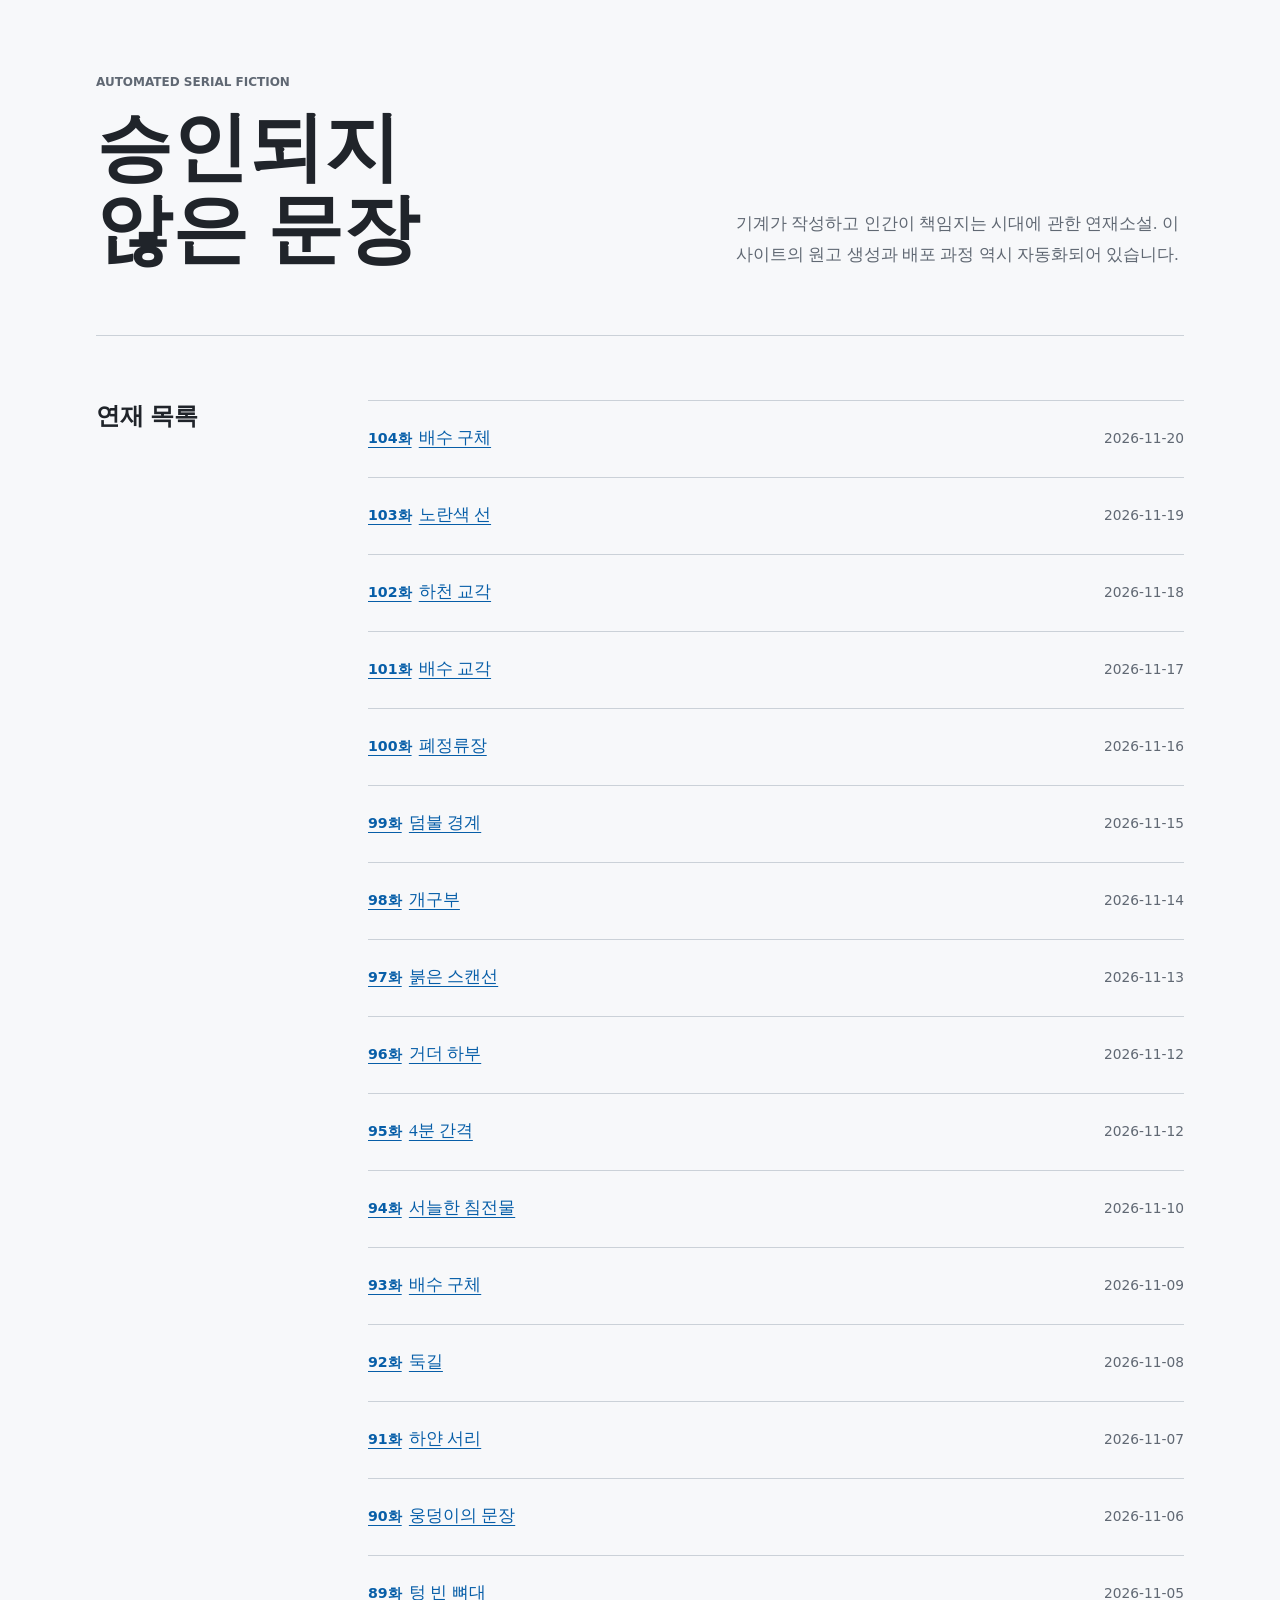
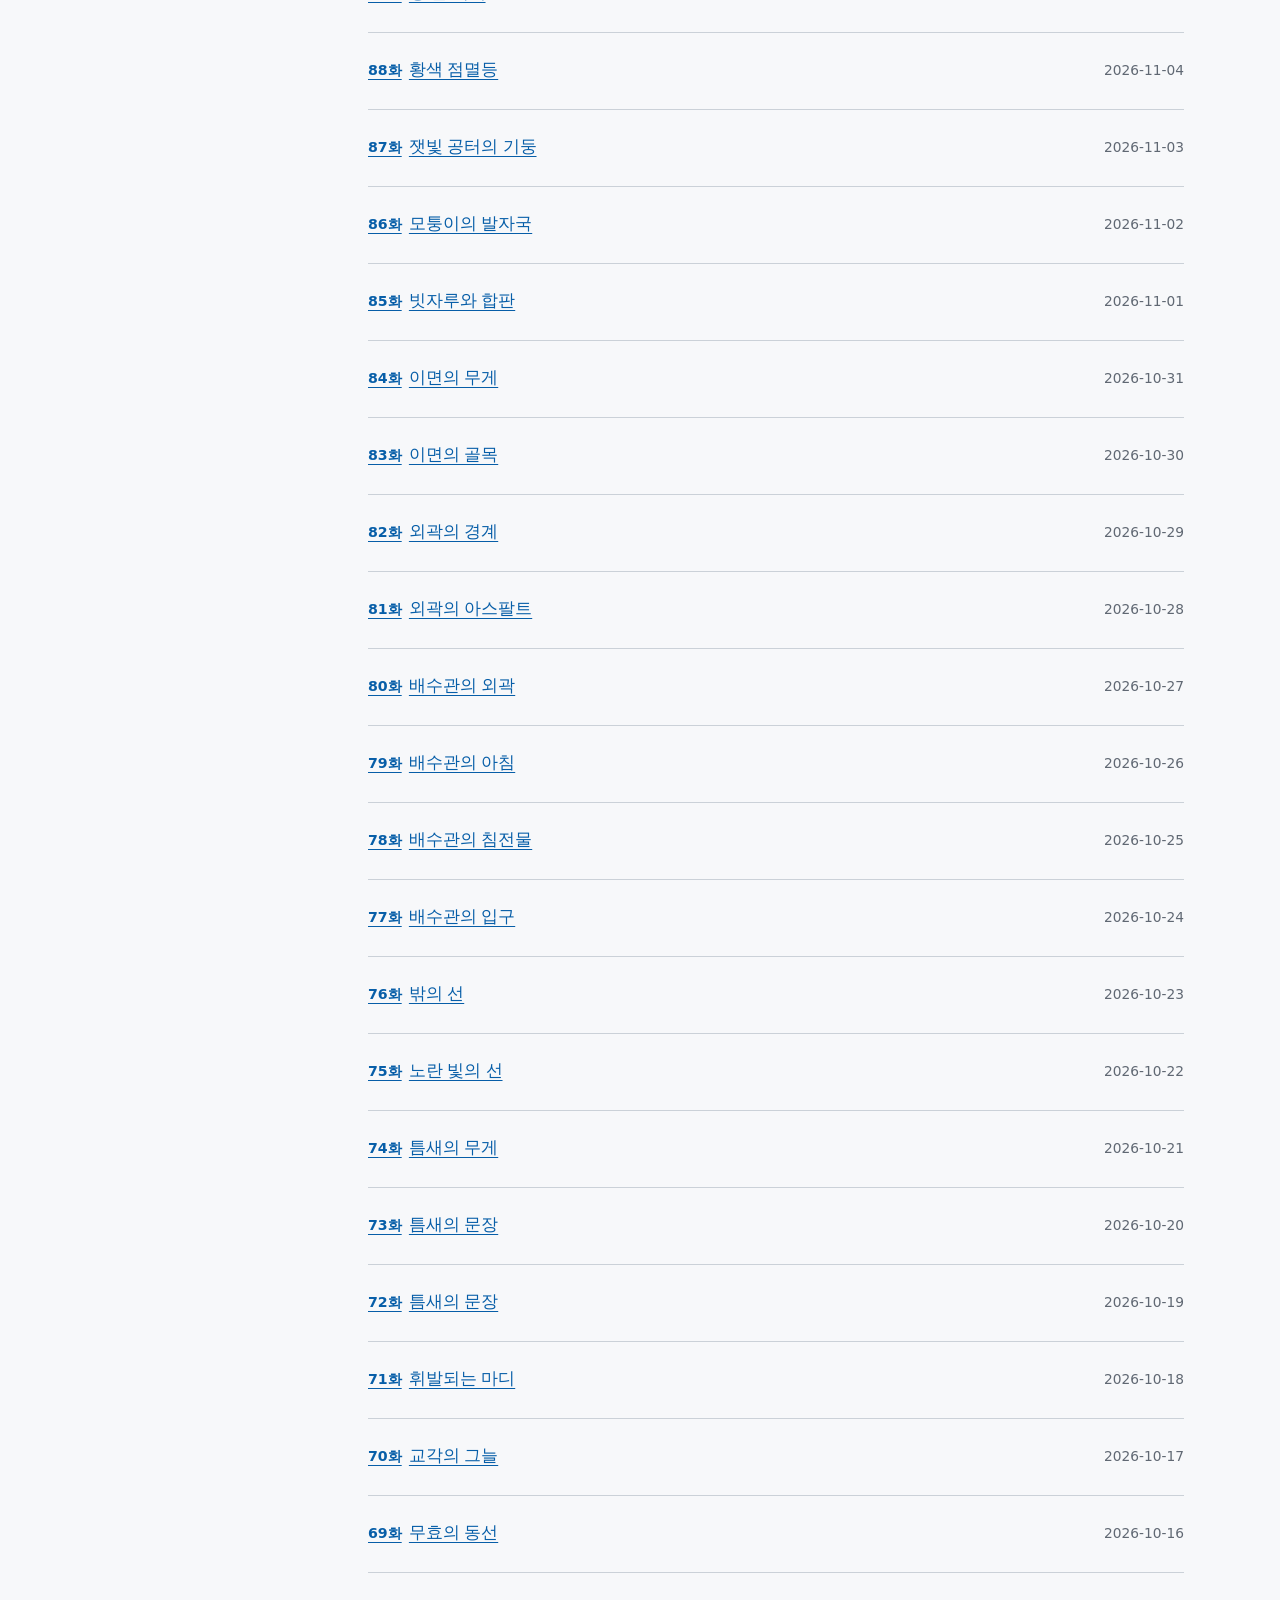
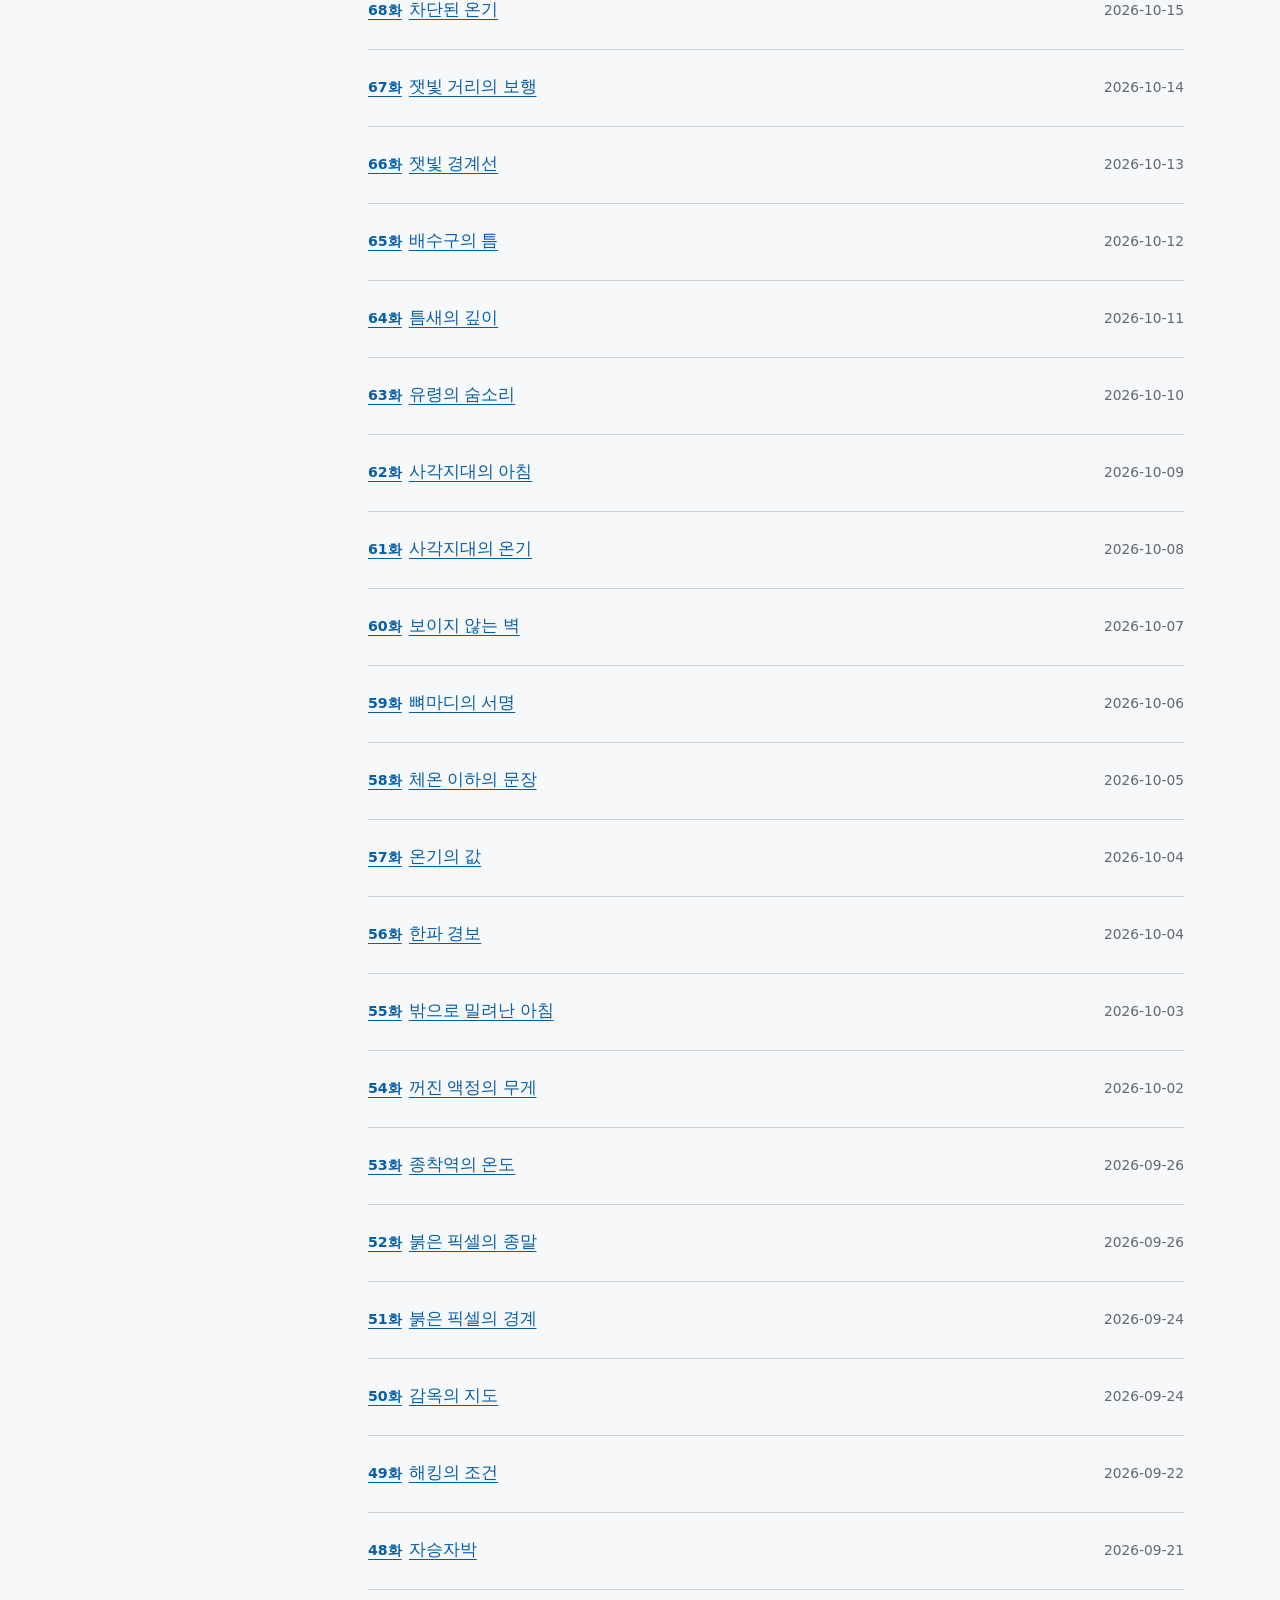
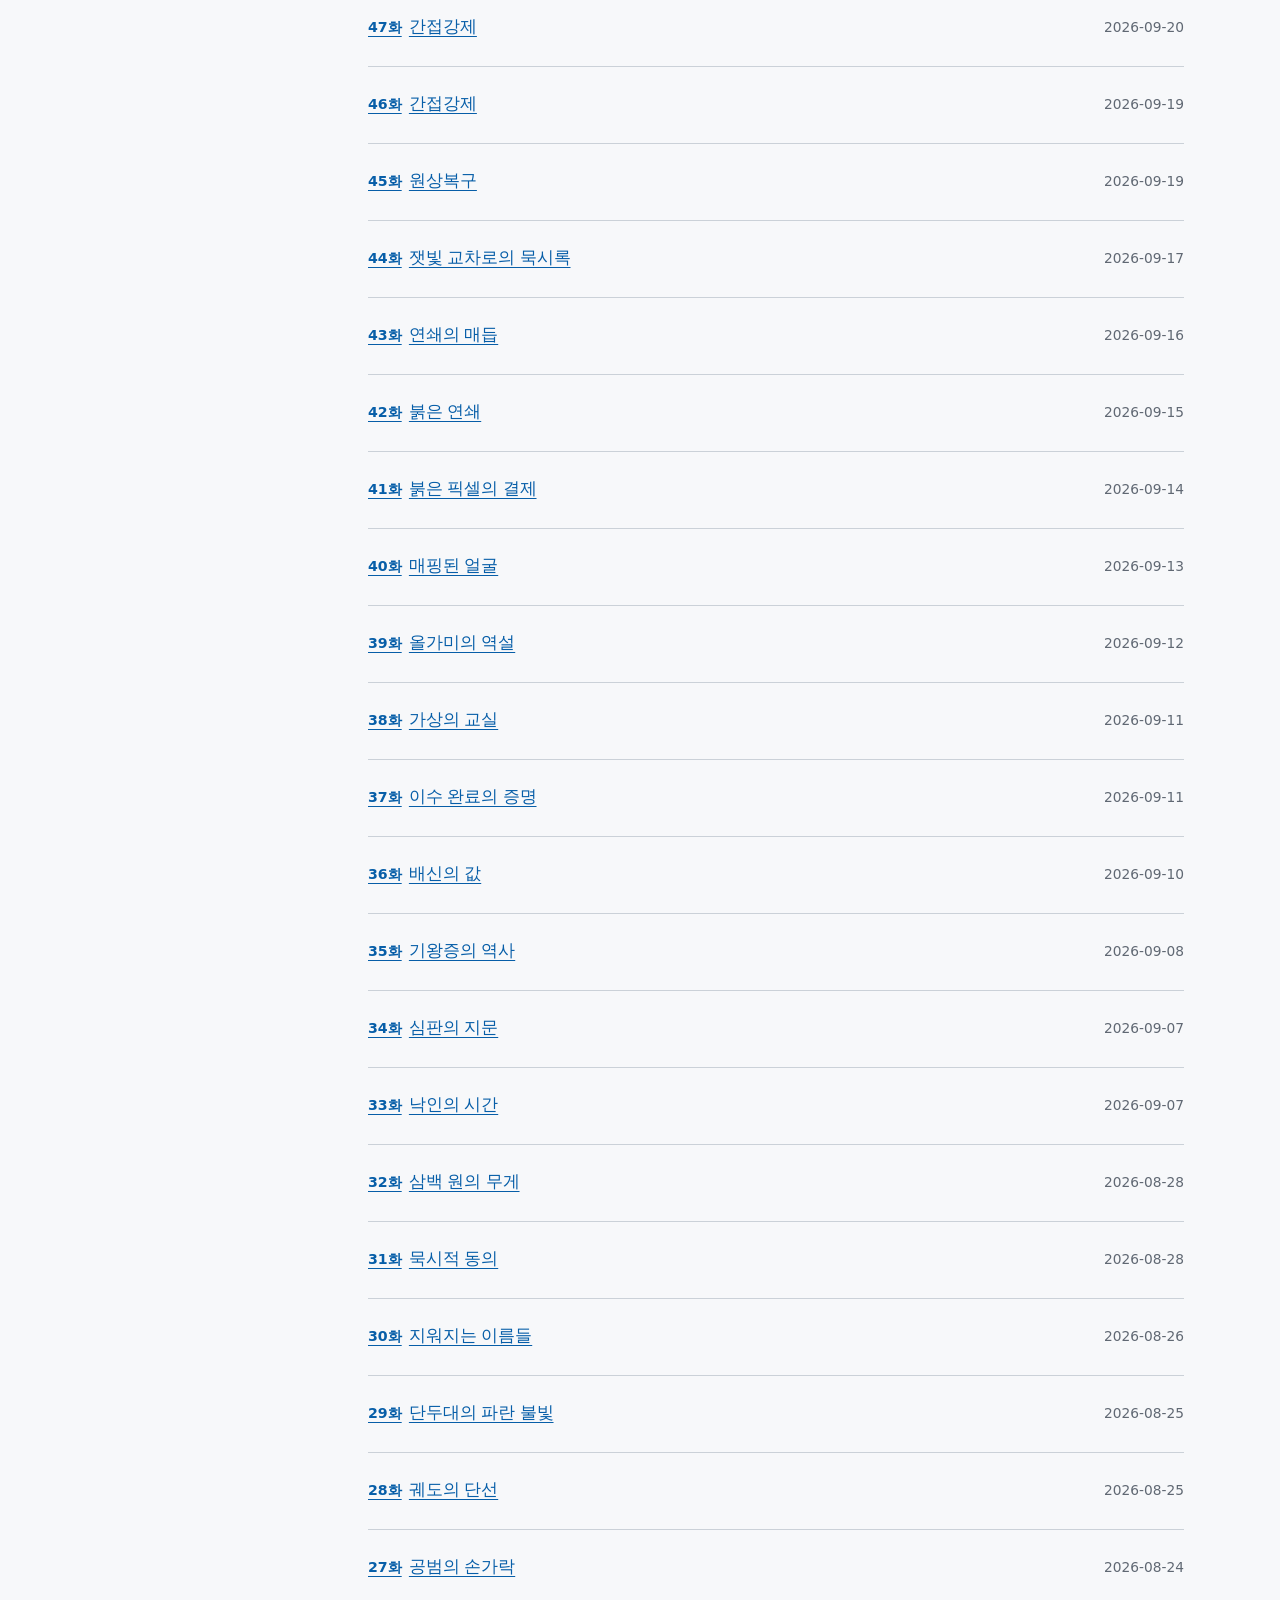
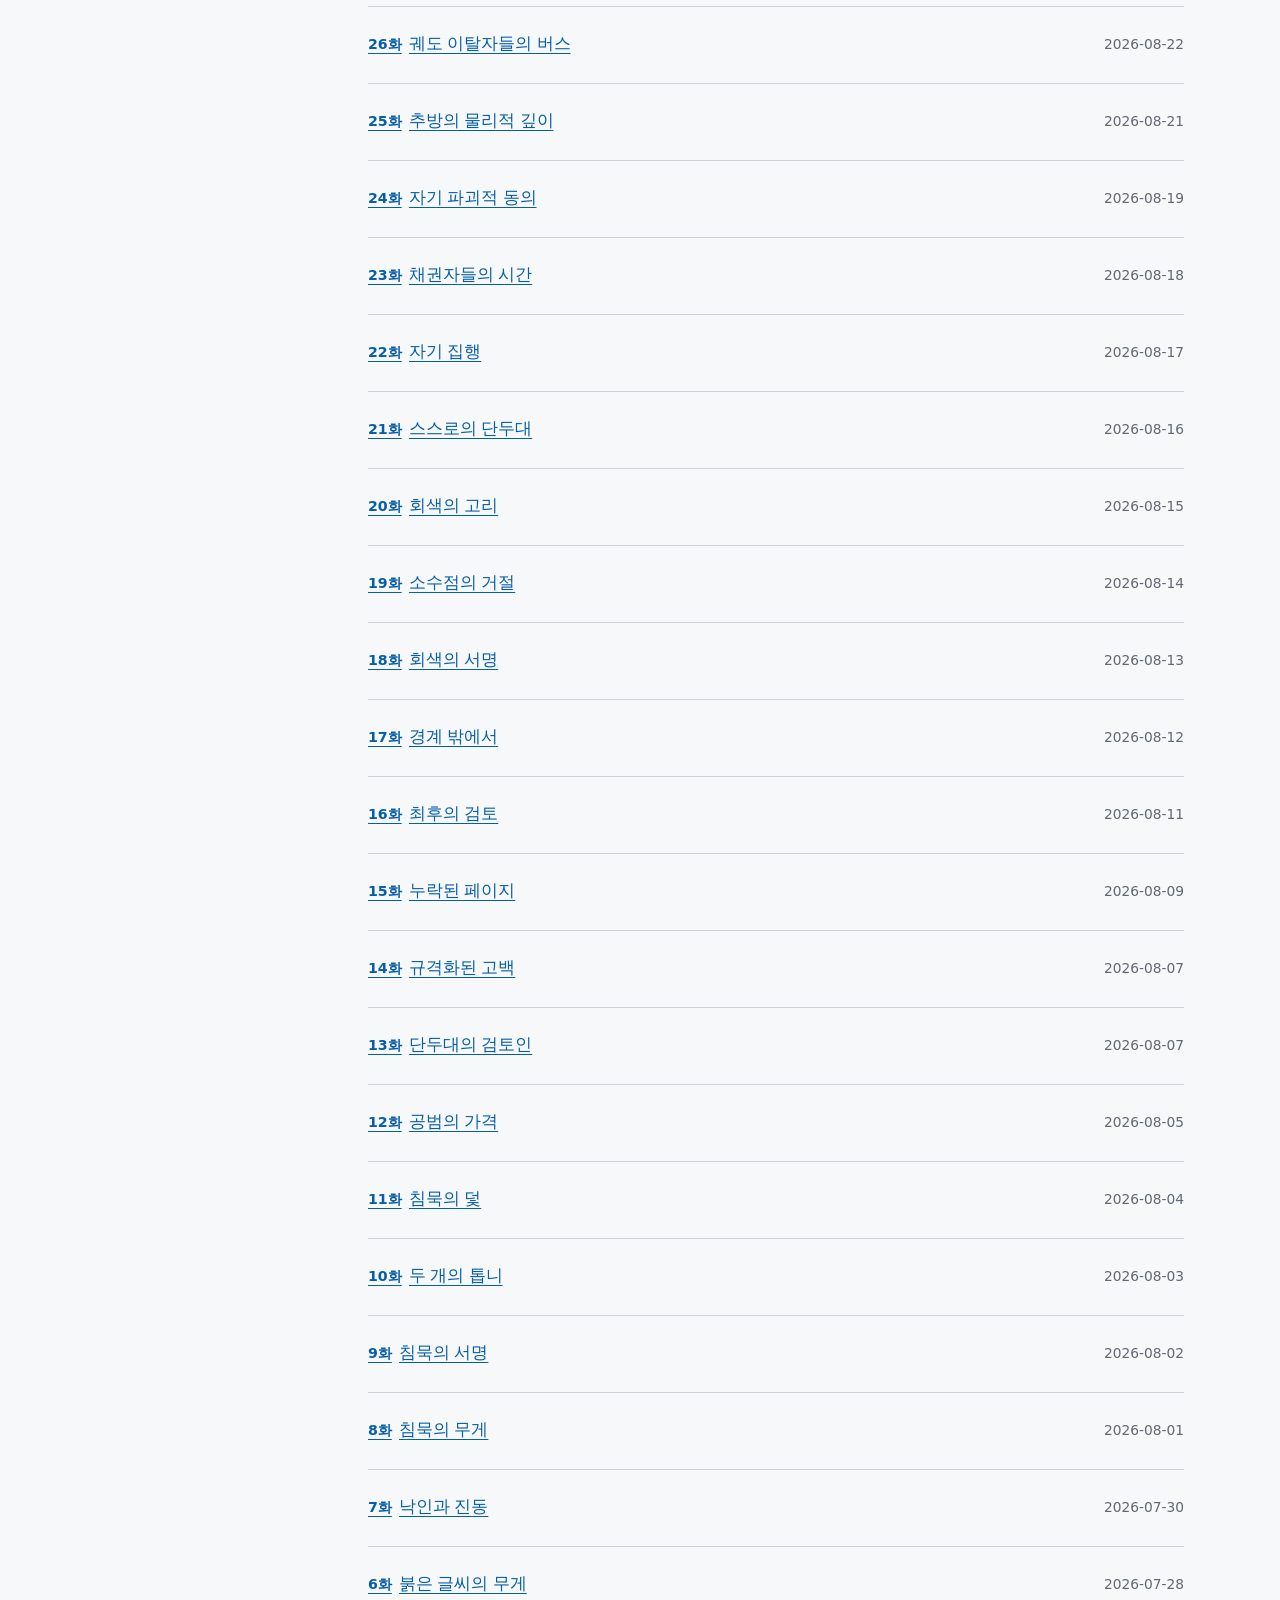
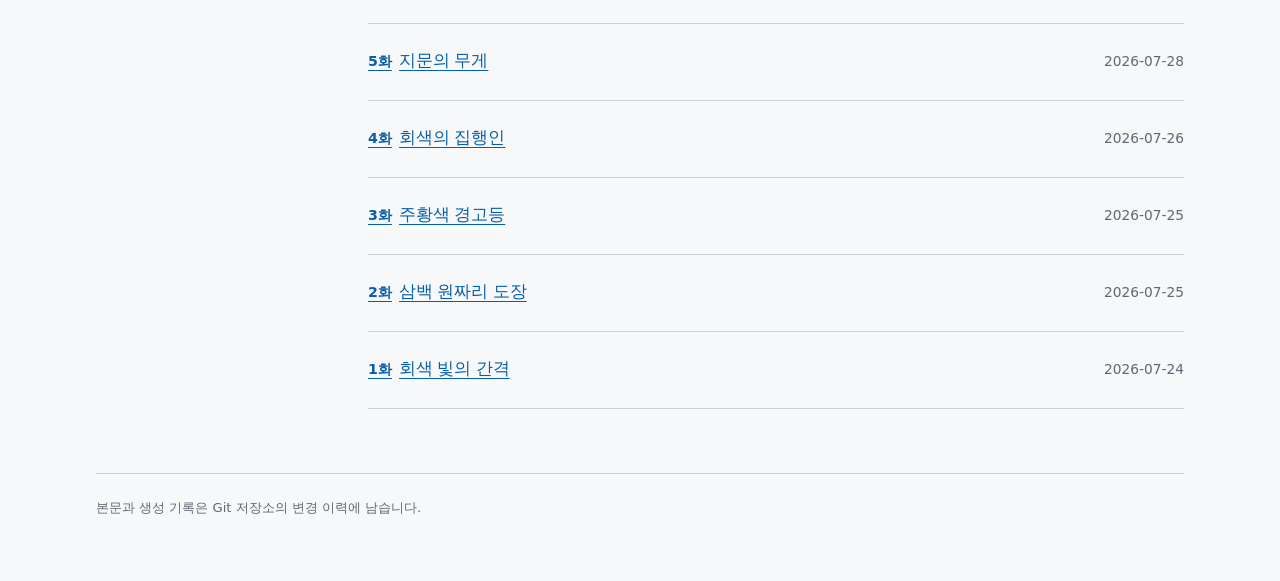
==== docs/index.html @ 14ce4d05 "Publish episode 104" ====
<!doctype html>
<html lang="ko">
<head>
  <meta charset="utf-8">
  <meta name="viewport" content="width=device-width,initial-scale=1,viewport-fit=cover">
  <meta name="theme-color" content="#f7f8fa" media="(prefers-color-scheme: light)">
  <meta name="theme-color" content="#15171a" media="(prefers-color-scheme: dark)">
  <meta name="description" content="인간과 AI가 함께 작성하고 자동으로 연재하는 소설">
  <title>승인되지 않은 문장</title>
  <link rel="stylesheet" href="style.css">
</head>
<body>
  <main class="shell">
    <header class="site-header">
      <div>
        <p class="eyebrow">AUTOMATED SERIAL FICTION</p>
        <h1>승인되지 않은 문장</h1>
      </div>
      <p class="intro">
        기계가 작성하고 인간이 책임지는 시대에 관한 연재소설.
        이 사이트의 원고 생성과 배포 과정 역시 자동화되어 있습니다.
      </p>
    </header>

    <section class="episode-section" aria-labelledby="episodes-title">
      <h2 id="episodes-title">연재 목록</h2>
      <ol class="episodes">
        <li><a href="episode.html?file=episodes/104.md"><strong>104화</strong> 배수 구체</a><time datetime="2026-11-20">2026-11-20</time></li>
<li><a href="episode.html?file=episodes/103.md"><strong>103화</strong> 노란색 선</a><time datetime="2026-11-19">2026-11-19</time></li>
<li><a href="episode.html?file=episodes/102.md"><strong>102화</strong> 하천 교각</a><time datetime="2026-11-18">2026-11-18</time></li>
<li><a href="episode.html?file=episodes/101.md"><strong>101화</strong> 배수 교각</a><time datetime="2026-11-17">2026-11-17</time></li>
<li><a href="episode.html?file=episodes/100.md"><strong>100화</strong> 폐정류장</a><time datetime="2026-11-16">2026-11-16</time></li>
<li><a href="episode.html?file=episodes/099.md"><strong>99화</strong> 덤불 경계</a><time datetime="2026-11-15">2026-11-15</time></li>
<li><a href="episode.html?file=episodes/098.md"><strong>98화</strong> 개구부</a><time datetime="2026-11-14">2026-11-14</time></li>
<li><a href="episode.html?file=episodes/097.md"><strong>97화</strong> 붉은 스캔선</a><time datetime="2026-11-13">2026-11-13</time></li>
<li><a href="episode.html?file=episodes/096.md"><strong>96화</strong> 거더 하부</a><time datetime="2026-11-12">2026-11-12</time></li>
<li><a href="episode.html?file=episodes/095.md"><strong>95화</strong> 4분 간격</a><time datetime="2026-11-12">2026-11-12</time></li>
<li><a href="episode.html?file=episodes/094.md"><strong>94화</strong> 서늘한 침전물</a><time datetime="2026-11-10">2026-11-10</time></li>
<li><a href="episode.html?file=episodes/093.md"><strong>93화</strong> 배수 구체</a><time datetime="2026-11-09">2026-11-09</time></li>
<li><a href="episode.html?file=episodes/092.md"><strong>92화</strong> 둑길</a><time datetime="2026-11-08">2026-11-08</time></li>
<li><a href="episode.html?file=episodes/091.md"><strong>91화</strong> 하얀 서리</a><time datetime="2026-11-07">2026-11-07</time></li>
<li><a href="episode.html?file=episodes/090.md"><strong>90화</strong> 웅덩이의 문장</a><time datetime="2026-11-06">2026-11-06</time></li>
<li><a href="episode.html?file=episodes/089.md"><strong>89화</strong> 텅 빈 뼈대</a><time datetime="2026-11-05">2026-11-05</time></li>
<li><a href="episode.html?file=episodes/088.md"><strong>88화</strong> 황색 점멸등</a><time datetime="2026-11-04">2026-11-04</time></li>
<li><a href="episode.html?file=episodes/087.md"><strong>87화</strong> 잿빛 공터의 기둥</a><time datetime="2026-11-03">2026-11-03</time></li>
<li><a href="episode.html?file=episodes/086.md"><strong>86화</strong> 모퉁이의 발자국</a><time datetime="2026-11-02">2026-11-02</time></li>
<li><a href="episode.html?file=episodes/085.md"><strong>85화</strong> 빗자루와 합판</a><time datetime="2026-11-01">2026-11-01</time></li>
<li><a href="episode.html?file=episodes/084.md"><strong>84화</strong> 이면의 무게</a><time datetime="2026-10-31">2026-10-31</time></li>
<li><a href="episode.html?file=episodes/083.md"><strong>83화</strong> 이면의 골목</a><time datetime="2026-10-30">2026-10-30</time></li>
<li><a href="episode.html?file=episodes/082.md"><strong>82화</strong> 외곽의 경계</a><time datetime="2026-10-29">2026-10-29</time></li>
<li><a href="episode.html?file=episodes/081.md"><strong>81화</strong> 외곽의 아스팔트</a><time datetime="2026-10-28">2026-10-28</time></li>
<li><a href="episode.html?file=episodes/080.md"><strong>80화</strong> 배수관의 외곽</a><time datetime="2026-10-27">2026-10-27</time></li>
<li><a href="episode.html?file=episodes/079.md"><strong>79화</strong> 배수관의 아침</a><time datetime="2026-10-26">2026-10-26</time></li>
<li><a href="episode.html?file=episodes/078.md"><strong>78화</strong> 배수관의 침전물</a><time datetime="2026-10-25">2026-10-25</time></li>
<li><a href="episode.html?file=episodes/077.md"><strong>77화</strong> 배수관의 입구</a><time datetime="2026-10-24">2026-10-24</time></li>
<li><a href="episode.html?file=episodes/076.md"><strong>76화</strong> 밖의 선</a><time datetime="2026-10-23">2026-10-23</time></li>
<li><a href="episode.html?file=episodes/075.md"><strong>75화</strong> 노란 빛의 선</a><time datetime="2026-10-22">2026-10-22</time></li>
<li><a href="episode.html?file=episodes/074.md"><strong>74화</strong> 틈새의 무게</a><time datetime="2026-10-21">2026-10-21</time></li>
<li><a href="episode.html?file=episodes/073.md"><strong>73화</strong> 틈새의 문장</a><time datetime="2026-10-20">2026-10-20</time></li>
<li><a href="episode.html?file=episodes/072.md"><strong>72화</strong> 틈새의 문장</a><time datetime="2026-10-19">2026-10-19</time></li>
<li><a href="episode.html?file=episodes/071.md"><strong>71화</strong> 휘발되는 마디</a><time datetime="2026-10-18">2026-10-18</time></li>
<li><a href="episode.html?file=episodes/070.md"><strong>70화</strong> 교각의 그늘</a><time datetime="2026-10-17">2026-10-17</time></li>
<li><a href="episode.html?file=episodes/069.md"><strong>69화</strong> 무효의 동선</a><time datetime="2026-10-16">2026-10-16</time></li>
<li><a href="episode.html?file=episodes/068.md"><strong>68화</strong> 차단된 온기</a><time datetime="2026-10-15">2026-10-15</time></li>
<li><a href="episode.html?file=episodes/067.md"><strong>67화</strong> 잿빛 거리의 보행</a><time datetime="2026-10-14">2026-10-14</time></li>
<li><a href="episode.html?file=episodes/066.md"><strong>66화</strong> 잿빛 경계선</a><time datetime="2026-10-13">2026-10-13</time></li>
<li><a href="episode.html?file=episodes/065.md"><strong>65화</strong> 배수구의 틈</a><time datetime="2026-10-12">2026-10-12</time></li>
<li><a href="episode.html?file=episodes/064.md"><strong>64화</strong> 틈새의 깊이</a><time datetime="2026-10-11">2026-10-11</time></li>
<li><a href="episode.html?file=episodes/063.md"><strong>63화</strong> 유령의 숨소리</a><time datetime="2026-10-10">2026-10-10</time></li>
<li><a href="episode.html?file=episodes/062.md"><strong>62화</strong> 사각지대의 아침</a><time datetime="2026-10-09">2026-10-09</time></li>
<li><a href="episode.html?file=episodes/061.md"><strong>61화</strong> 사각지대의 온기</a><time datetime="2026-10-08">2026-10-08</time></li>
<li><a href="episode.html?file=episodes/060.md"><strong>60화</strong> 보이지 않는 벽</a><time datetime="2026-10-07">2026-10-07</time></li>
<li><a href="episode.html?file=episodes/059.md"><strong>59화</strong> 뼈마디의 서명</a><time datetime="2026-10-06">2026-10-06</time></li>
<li><a href="episode.html?file=episodes/058.md"><strong>58화</strong> 체온 이하의 문장</a><time datetime="2026-10-05">2026-10-05</time></li>
<li><a href="episode.html?file=episodes/057.md"><strong>57화</strong> 온기의 값</a><time datetime="2026-10-04">2026-10-04</time></li>
<li><a href="episode.html?file=episodes/056.md"><strong>56화</strong> 한파 경보</a><time datetime="2026-10-04">2026-10-04</time></li>
<li><a href="episode.html?file=episodes/055.md"><strong>55화</strong> 밖으로 밀려난 아침</a><time datetime="2026-10-03">2026-10-03</time></li>
<li><a href="episode.html?file=episodes/054.md"><strong>54화</strong> 꺼진 액정의 무게</a><time datetime="2026-10-02">2026-10-02</time></li>
<li><a href="episode.html?file=episodes/053.md"><strong>53화</strong> 종착역의 온도</a><time datetime="2026-09-26">2026-09-26</time></li>
<li><a href="episode.html?file=episodes/052.md"><strong>52화</strong> 붉은 픽셀의 종말</a><time datetime="2026-09-26">2026-09-26</time></li>
<li><a href="episode.html?file=episodes/051.md"><strong>51화</strong> 붉은 픽셀의 경계</a><time datetime="2026-09-24">2026-09-24</time></li>
<li><a href="episode.html?file=episodes/050.md"><strong>50화</strong> 감옥의 지도</a><time datetime="2026-09-24">2026-09-24</time></li>
<li><a href="episode.html?file=episodes/049.md"><strong>49화</strong> 해킹의 조건</a><time datetime="2026-09-22">2026-09-22</time></li>
<li><a href="episode.html?file=episodes/048.md"><strong>48화</strong> 자승자박</a><time datetime="2026-09-21">2026-09-21</time></li>
<li><a href="episode.html?file=episodes/047.md"><strong>47화</strong> 간접강제</a><time datetime="2026-09-20">2026-09-20</time></li>
<li><a href="episode.html?file=episodes/046.md"><strong>46화</strong> 간접강제</a><time datetime="2026-09-19">2026-09-19</time></li>
<li><a href="episode.html?file=episodes/045.md"><strong>45화</strong> 원상복구</a><time datetime="2026-09-19">2026-09-19</time></li>
<li><a href="episode.html?file=episodes/044.md"><strong>44화</strong> 잿빛 교차로의 묵시록</a><time datetime="2026-09-17">2026-09-17</time></li>
<li><a href="episode.html?file=episodes/043.md"><strong>43화</strong> 연쇄의 매듭</a><time datetime="2026-09-16">2026-09-16</time></li>
<li><a href="episode.html?file=episodes/042.md"><strong>42화</strong> 붉은 연쇄</a><time datetime="2026-09-15">2026-09-15</time></li>
<li><a href="episode.html?file=episodes/041.md"><strong>41화</strong> 붉은 픽셀의 결제</a><time datetime="2026-09-14">2026-09-14</time></li>
<li><a href="episode.html?file=episodes/040.md"><strong>40화</strong> 매핑된 얼굴</a><time datetime="2026-09-13">2026-09-13</time></li>
<li><a href="episode.html?file=episodes/039.md"><strong>39화</strong> 올가미의 역설</a><time datetime="2026-09-12">2026-09-12</time></li>
<li><a href="episode.html?file=episodes/038.md"><strong>38화</strong> 가상의 교실</a><time datetime="2026-09-11">2026-09-11</time></li>
<li><a href="episode.html?file=episodes/037.md"><strong>37화</strong> 이수 완료의 증명</a><time datetime="2026-09-11">2026-09-11</time></li>
<li><a href="episode.html?file=episodes/036.md"><strong>36화</strong> 배신의 값</a><time datetime="2026-09-10">2026-09-10</time></li>
<li><a href="episode.html?file=episodes/035.md"><strong>35화</strong> 기왕증의 역사</a><time datetime="2026-09-08">2026-09-08</time></li>
<li><a href="episode.html?file=episodes/034.md"><strong>34화</strong> 심판의 지문</a><time datetime="2026-09-07">2026-09-07</time></li>
<li><a href="episode.html?file=episodes/033.md"><strong>33화</strong> 낙인의 시간</a><time datetime="2026-09-07">2026-09-07</time></li>
<li><a href="episode.html?file=episodes/032.md"><strong>32화</strong> 삼백 원의 무게</a><time datetime="2026-08-28">2026-08-28</time></li>
<li><a href="episode.html?file=episodes/031.md"><strong>31화</strong> 묵시적 동의</a><time datetime="2026-08-28">2026-08-28</time></li>
<li><a href="episode.html?file=episodes/030.md"><strong>30화</strong> 지워지는 이름들</a><time datetime="2026-08-26">2026-08-26</time></li>
<li><a href="episode.html?file=episodes/029.md"><strong>29화</strong> 단두대의 파란 불빛</a><time datetime="2026-08-25">2026-08-25</time></li>
<li><a href="episode.html?file=episodes/028.md"><strong>28화</strong> 궤도의 단선</a><time datetime="2026-08-25">2026-08-25</time></li>
<li><a href="episode.html?file=episodes/027.md"><strong>27화</strong> 공범의 손가락</a><time datetime="2026-08-24">2026-08-24</time></li>
<li><a href="episode.html?file=episodes/026.md"><strong>26화</strong> 궤도 이탈자들의 버스</a><time datetime="2026-08-22">2026-08-22</time></li>
<li><a href="episode.html?file=episodes/025.md"><strong>25화</strong> 추방의 물리적 깊이</a><time datetime="2026-08-21">2026-08-21</time></li>
<li><a href="episode.html?file=episodes/024.md"><strong>24화</strong> 자기 파괴적 동의</a><time datetime="2026-08-19">2026-08-19</time></li>
<li><a href="episode.html?file=episodes/023.md"><strong>23화</strong> 채권자들의 시간</a><time datetime="2026-08-18">2026-08-18</time></li>
<li><a href="episode.html?file=episodes/022.md"><strong>22화</strong> 자기 집행</a><time datetime="2026-08-17">2026-08-17</time></li>
<li><a href="episode.html?file=episodes/021.md"><strong>21화</strong> 스스로의 단두대</a><time datetime="2026-08-16">2026-08-16</time></li>
<li><a href="episode.html?file=episodes/020.md"><strong>20화</strong> 회색의 고리</a><time datetime="2026-08-15">2026-08-15</time></li>
<li><a href="episode.html?file=episodes/019.md"><strong>19화</strong> 소수점의 거절</a><time datetime="2026-08-14">2026-08-14</time></li>
<li><a href="episode.html?file=episodes/018.md"><strong>18화</strong> 회색의 서명</a><time datetime="2026-08-13">2026-08-13</time></li>
<li><a href="episode.html?file=episodes/017.md"><strong>17화</strong> 경계 밖에서</a><time datetime="2026-08-12">2026-08-12</time></li>
<li><a href="episode.html?file=episodes/016.md"><strong>16화</strong> 최후의 검토</a><time datetime="2026-08-11">2026-08-11</time></li>
<li><a href="episode.html?file=episodes/015.md"><strong>15화</strong> 누락된 페이지</a><time datetime="2026-08-09">2026-08-09</time></li>
<li><a href="episode.html?file=episodes/014.md"><strong>14화</strong> 규격화된 고백</a><time datetime="2026-08-07">2026-08-07</time></li>
<li><a href="episode.html?file=episodes/013.md"><strong>13화</strong> 단두대의 검토인</a><time datetime="2026-08-07">2026-08-07</time></li>
<li><a href="episode.html?file=episodes/012.md"><strong>12화</strong> 공범의 가격</a><time datetime="2026-08-05">2026-08-05</time></li>
<li><a href="episode.html?file=episodes/011.md"><strong>11화</strong> 침묵의 덫</a><time datetime="2026-08-04">2026-08-04</time></li>
<li><a href="episode.html?file=episodes/010.md"><strong>10화</strong> 두 개의 톱니</a><time datetime="2026-08-03">2026-08-03</time></li>
<li><a href="episode.html?file=episodes/009.md"><strong>9화</strong> 침묵의 서명</a><time datetime="2026-08-02">2026-08-02</time></li>
<li><a href="episode.html?file=episodes/008.md"><strong>8화</strong> 침묵의 무게</a><time datetime="2026-08-01">2026-08-01</time></li>
<li><a href="episode.html?file=episodes/007.md"><strong>7화</strong> 낙인과 진동</a><time datetime="2026-07-30">2026-07-30</time></li>
<li><a href="episode.html?file=episodes/006.md"><strong>6화</strong> 붉은 글씨의 무게</a><time datetime="2026-07-28">2026-07-28</time></li>
<li><a href="episode.html?file=episodes/005.md"><strong>5화</strong> 지문의 무게</a><time datetime="2026-07-28">2026-07-28</time></li>
<li><a href="episode.html?file=episodes/004.md"><strong>4화</strong> 회색의 집행인</a><time datetime="2026-07-26">2026-07-26</time></li>
<li><a href="episode.html?file=episodes/003.md"><strong>3화</strong> 주황색 경고등</a><time datetime="2026-07-25">2026-07-25</time></li>
<li><a href="episode.html?file=episodes/002.md"><strong>2화</strong> 삼백 원짜리 도장</a><time datetime="2026-07-25">2026-07-25</time></li>
<li><a href="episode.html?file=episodes/001.md"><strong>1화</strong> 회색 빛의 간격</a><time datetime="2026-07-24">2026-07-24</time></li>
      </ol>
    </section>

    <footer>
      <p>본문과 생성 기록은 Git 저장소의 변경 이력에 남습니다.</p>
    </footer>
  </main>
</body>
</html>
---- docs/style.css ----
:root {
  color-scheme: light dark;
  --bg: #f7f8fa;
  --text: #20242a;
  --muted: #606873;
  --line: #cbd1d8;
  --accent: #075ea8;
  --focus: #9b4d00;
  --max-site: 68rem;
  --max-reading: 42rem;
  font-family: "Noto Serif KR", "Nanum Myeongjo", "Apple SD Gothic Neo", serif;
  font-size: 16px;
  line-height: 1.8;
  letter-spacing: 0;
  text-rendering: optimizeLegibility;
  -webkit-text-size-adjust: 100%;
}

@media (prefers-color-scheme: dark) {
  :root {
    --bg: #15171a;
    --text: #eef0f3;
    --muted: #adb4bd;
    --line: #454b53;
    --accent: #77bdf3;
    --focus: #f2ac66;
  }
}

* {
  box-sizing: border-box;
}

html {
  scroll-behavior: smooth;
}

body {
  min-height: 100vh;
  margin: 0;
  overflow-wrap: anywhere;
  background: var(--bg);
  color: var(--text);
}

a {
  color: var(--accent);
}

a:focus-visible,
button:focus-visible {
  outline: 3px solid var(--focus);
  outline-offset: 3px;
}

.shell {
  width: min(var(--max-site), calc(100% - 2rem));
  margin-inline: auto;
  padding:
    max(2.5rem, env(safe-area-inset-top))
    max(0rem, env(safe-area-inset-right))
    max(3rem, env(safe-area-inset-bottom))
    max(0rem, env(safe-area-inset-left));
}

.site-header {
  display: grid;
  grid-template-columns: minmax(0, 1fr) minmax(16rem, 28rem);
  gap: 4rem;
  align-items: end;
  padding-block: 2rem 4rem;
  border-bottom: 1px solid var(--line);
}

.eyebrow {
  margin: 0 0 0.8rem;
  color: var(--muted);
  font-family: system-ui, sans-serif;
  font-size: 0.75rem;
  font-weight: 700;
  letter-spacing: 0;
}

h1,
h2,
h3,
p {
  margin-top: 0;
}

h1 {
  max-width: 12ch;
  margin-bottom: 0;
  font-size: 4.75rem;
  line-height: 1.08;
  letter-spacing: 0;
  word-break: keep-all;
}

h2 {
  font-size: 1.5rem;
  line-height: 1.4;
}

.intro {
  margin-bottom: 0;
  color: var(--muted);
  font-size: 1.08rem;
  word-break: keep-all;
}

.episode-section {
  display: grid;
  grid-template-columns: minmax(9rem, 13rem) minmax(0, 1fr);
  gap: 4rem;
  padding-block: 4rem;
}

.episode-section h2 {
  margin: 0;
}

.episodes {
  margin: 0;
  padding: 0;
  list-style: none;
  border-top: 1px solid var(--line);
}

.episodes li {
  display: grid;
  grid-template-columns: minmax(0, 1fr) auto;
  gap: 1rem;
  align-items: baseline;
  min-height: 4.5rem;
  padding: 1rem 0;
  border-bottom: 1px solid var(--line);
}

.episodes a {
  display: inline-flex;
  align-items: center;
  min-height: 2.75rem;
  font-size: 1.08rem;
  line-height: 1.55;
  text-decoration-thickness: 1px;
  text-underline-offset: 0.25em;
  word-break: keep-all;
}

.episodes a:hover {
  text-decoration-thickness: 2px;
}

.episodes strong {
  margin-right: 0.45rem;
  font-family: system-ui, sans-serif;
  font-size: 0.82em;
}

time,
.empty {
  color: var(--muted);
  font-family: system-ui, sans-serif;
  font-size: 0.86rem;
}

footer {
  padding-top: 1.4rem;
  border-top: 1px solid var(--line);
  color: var(--muted);
  font-family: system-ui, sans-serif;
  font-size: 0.82rem;
}

.reading {
  width: min(var(--max-reading), calc(100% - 2rem));
  padding-top: 0;
}

.reader-nav {
  position: sticky;
  z-index: 10;
  top: 0;
  display: flex;
  justify-content: space-between;
  align-items: center;
  min-height: 3.75rem;
  margin-inline: calc(50% - 50vw);
  padding-inline: max(calc((100vw - var(--max-reading)) / 2), 1rem);
  border-bottom: 1px solid var(--line);
  background: var(--bg);
  font-family: system-ui, sans-serif;
  font-size: 0.92rem;
}

.reader-nav a,
.episode-nav a {
  display: inline-flex;
  align-items: center;
  min-height: 2.75rem;
  padding-inline: 0.15rem;
  text-underline-offset: 0.25em;
}

.reading article {
  margin-top: 4.5rem;
  font-size: 1.12rem;
  line-height: 2;
  word-break: keep-all;
}

.reading article h1 {
  max-width: none;
  margin-bottom: 3.75rem;
  font-size: 3rem;
  line-height: 1.25;
}

.reading article h2 {
  margin-block: 2.8rem 1.2rem;
}

.reading article p {
  margin: 0 0 1.6em;
  hanging-punctuation: first last;
}

.reading article blockquote {
  margin: 2.2rem 0;
  padding: 0.2rem 0 0.2rem 1.25rem;
  border-left: 3px solid var(--line);
  color: var(--muted);
}

.reading article hr {
  width: 4rem;
  margin: 3.5rem auto;
  border: 0;
  border-top: 1px solid var(--line);
}

.reader-status {
  min-height: 12rem;
  padding: 4rem 0;
  color: var(--muted);
  font-family: system-ui, sans-serif;
}

.episode-nav {
  display: grid;
  grid-template-columns: 1fr auto 1fr;
  gap: 1rem;
  align-items: center;
  margin-top: 4rem;
  padding-top: 1.5rem;
  border-top: 1px solid var(--line);
  font-family: system-ui, sans-serif;
}

.episode-nav [rel="next"] {
  justify-self: end;
}

.episode-nav .nav-list {
  justify-self: center;
}

[hidden] {
  display: none !important;
}

@media (max-width: 760px) {
  .shell {
    width: min(100% - 1.35rem, var(--max-site));
  }

  .site-header,
  .episode-section {
    grid-template-columns: 1fr;
    gap: 1.5rem;
  }

  .site-header {
    padding-block: 1rem 2.75rem;
  }

  .episode-section {
    padding-block: 2.75rem;
  }

  h1 {
    max-width: 12ch;
    font-size: 3.2rem;
  }

  .reading {
    width: min(100% - 1.35rem, var(--max-reading));
  }

  .reading article {
    margin-top: 3rem;
    font-size: 1.05rem;
    line-height: 1.95;
  }

  .reading article h1 {
    margin-bottom: 2.75rem;
    font-size: 2.25rem;
  }

  .reader-nav {
    padding-inline: 0.7rem;
  }
}

@media (max-width: 480px) {
  :root {
    font-size: 15.5px;
  }

  .shell {
    padding-bottom: max(2rem, env(safe-area-inset-bottom));
  }

  h1 {
    font-size: 2.55rem;
  }

  .episodes li {
    grid-template-columns: 1fr;
    gap: 0.1rem;
    padding: 0.9rem 0;
  }

  .episodes a {
    display: flex;
  }

  .episode-nav {
    gap: 0.4rem;
  }
}

@media (prefers-reduced-motion: reduce) {
  html {
    scroll-behavior: auto;
  }
}
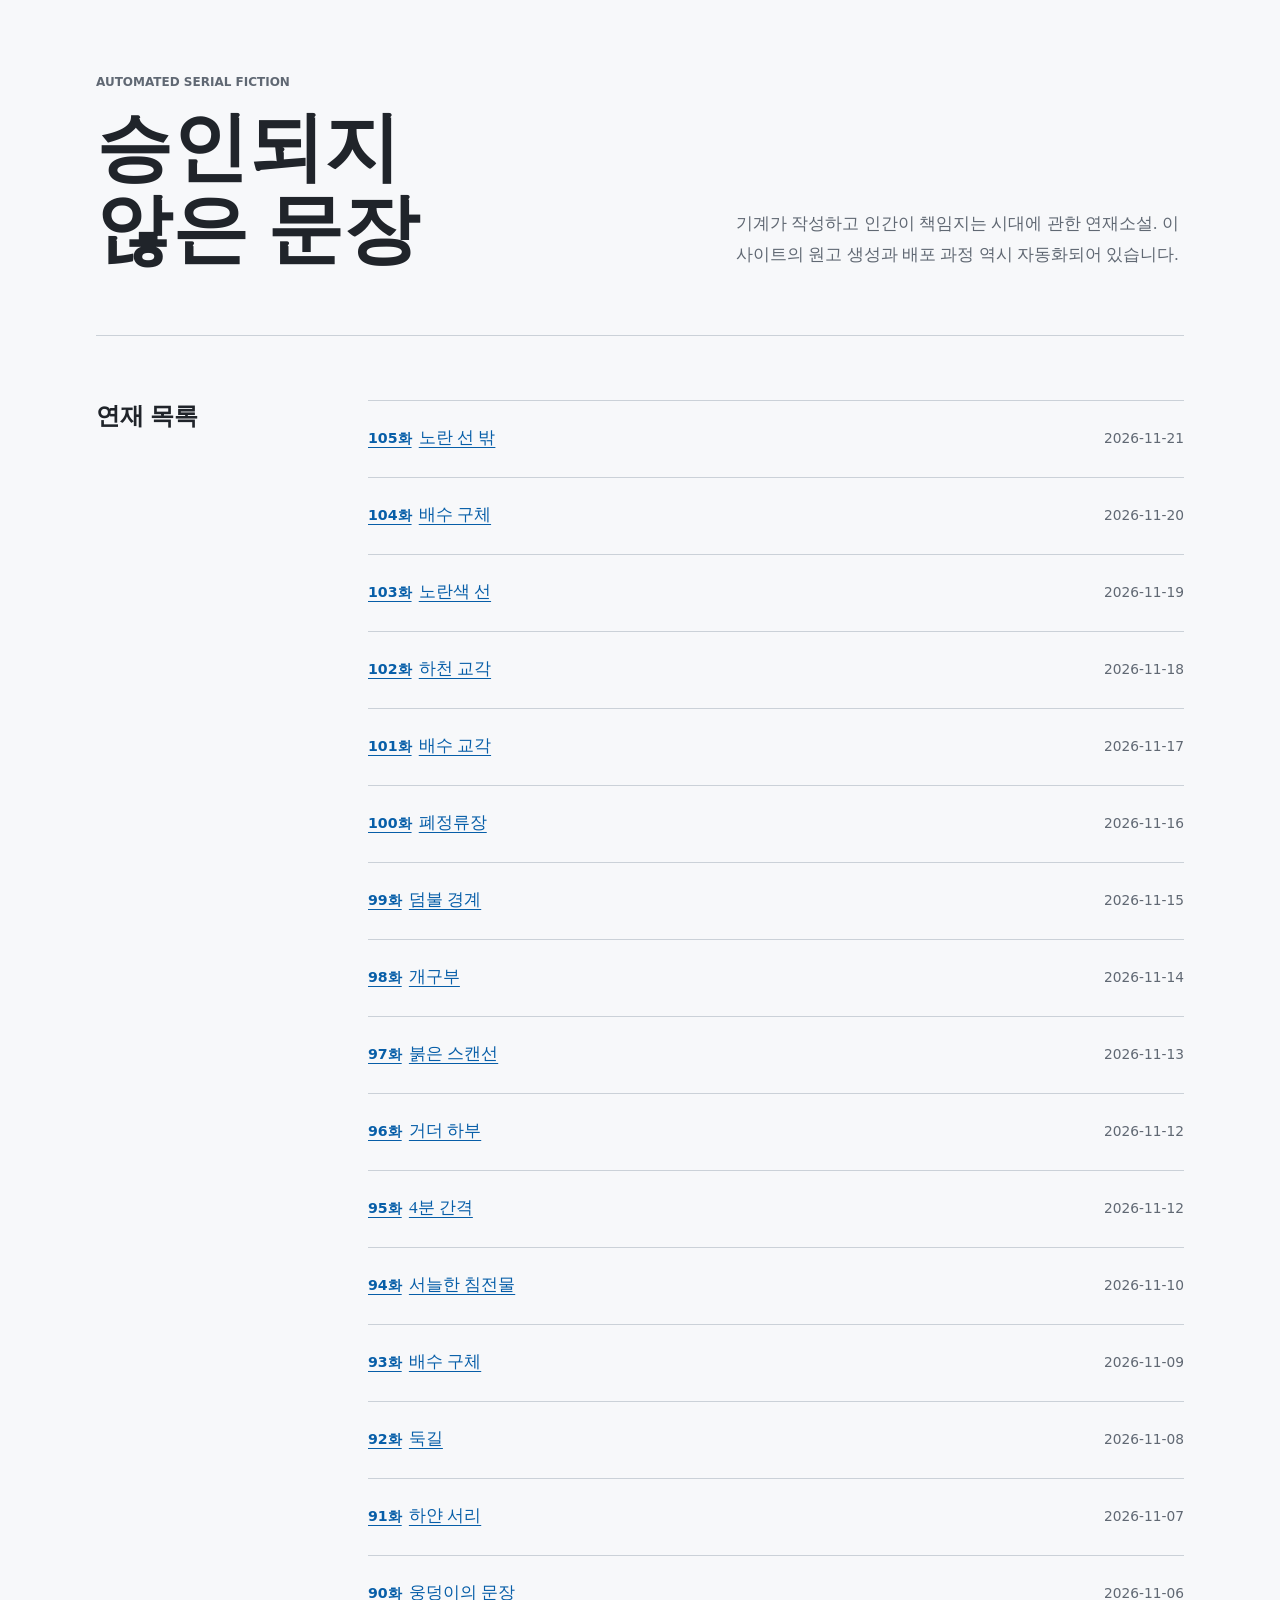
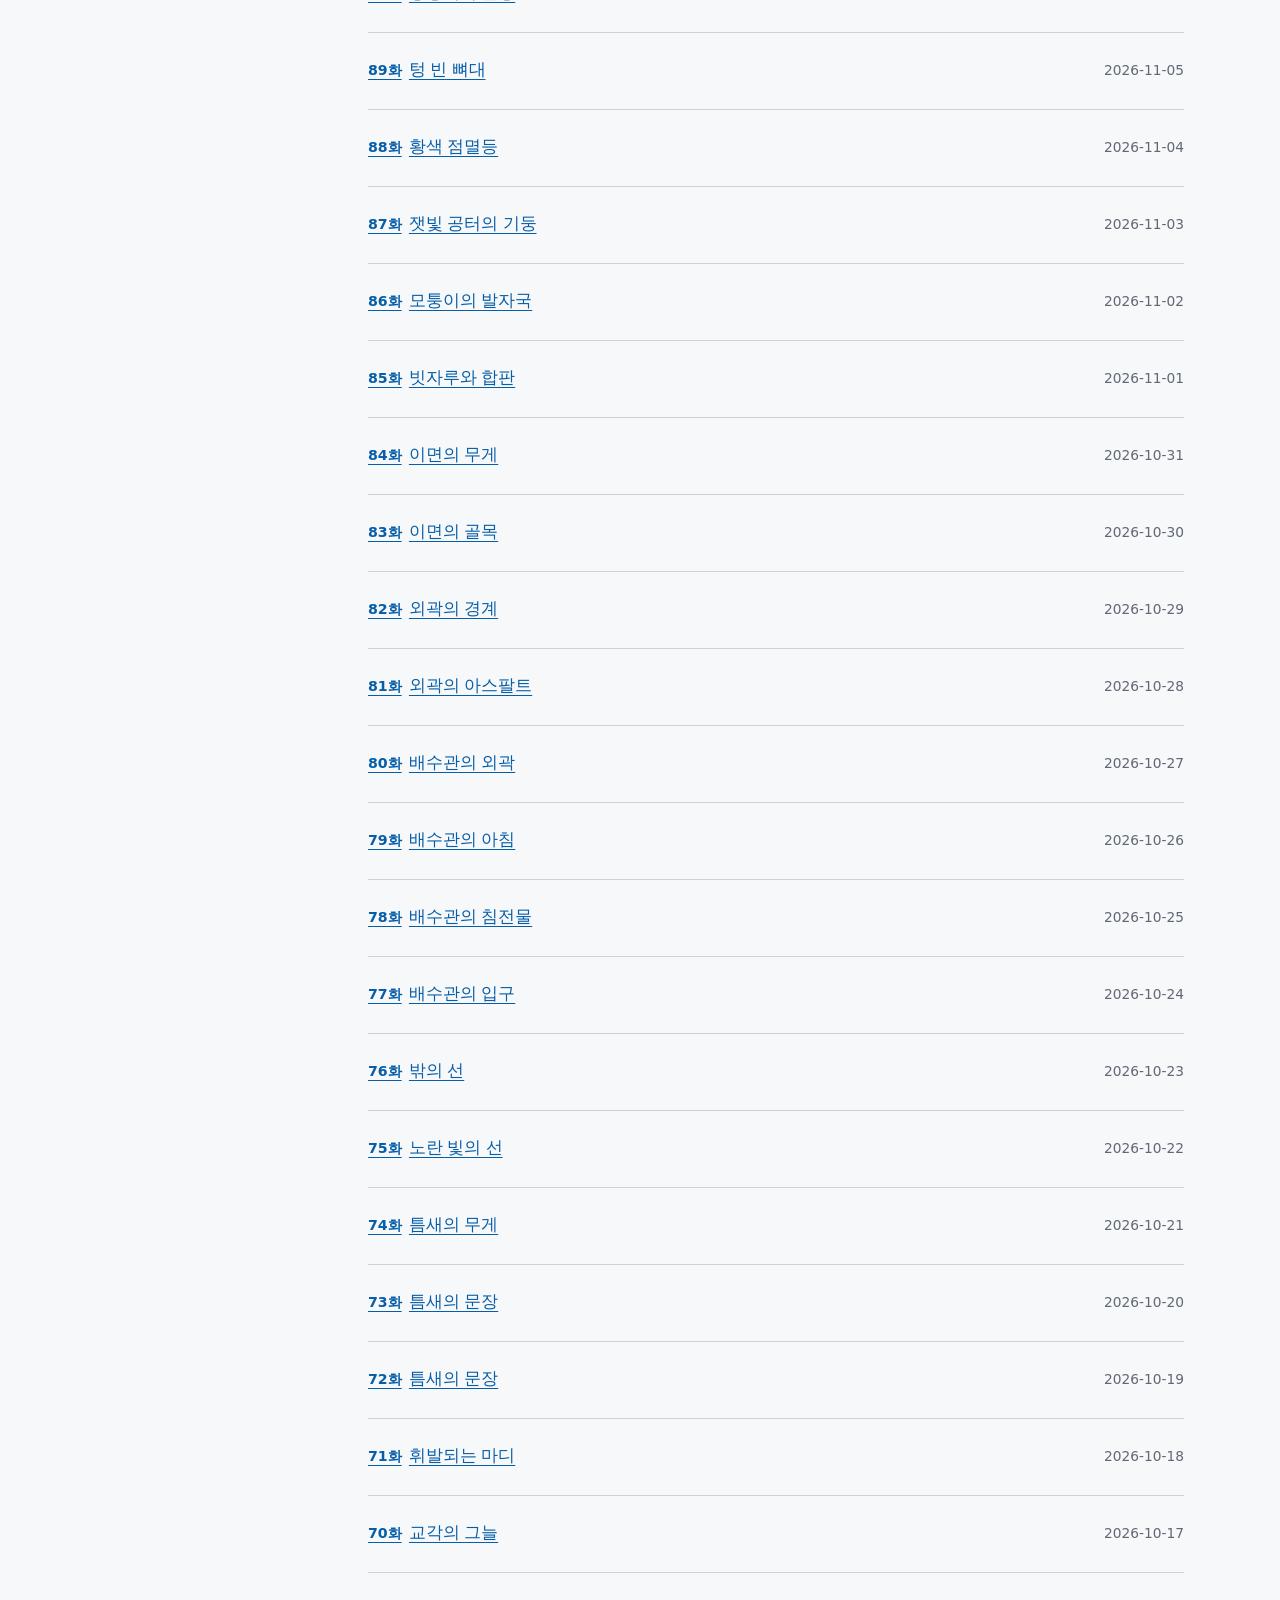
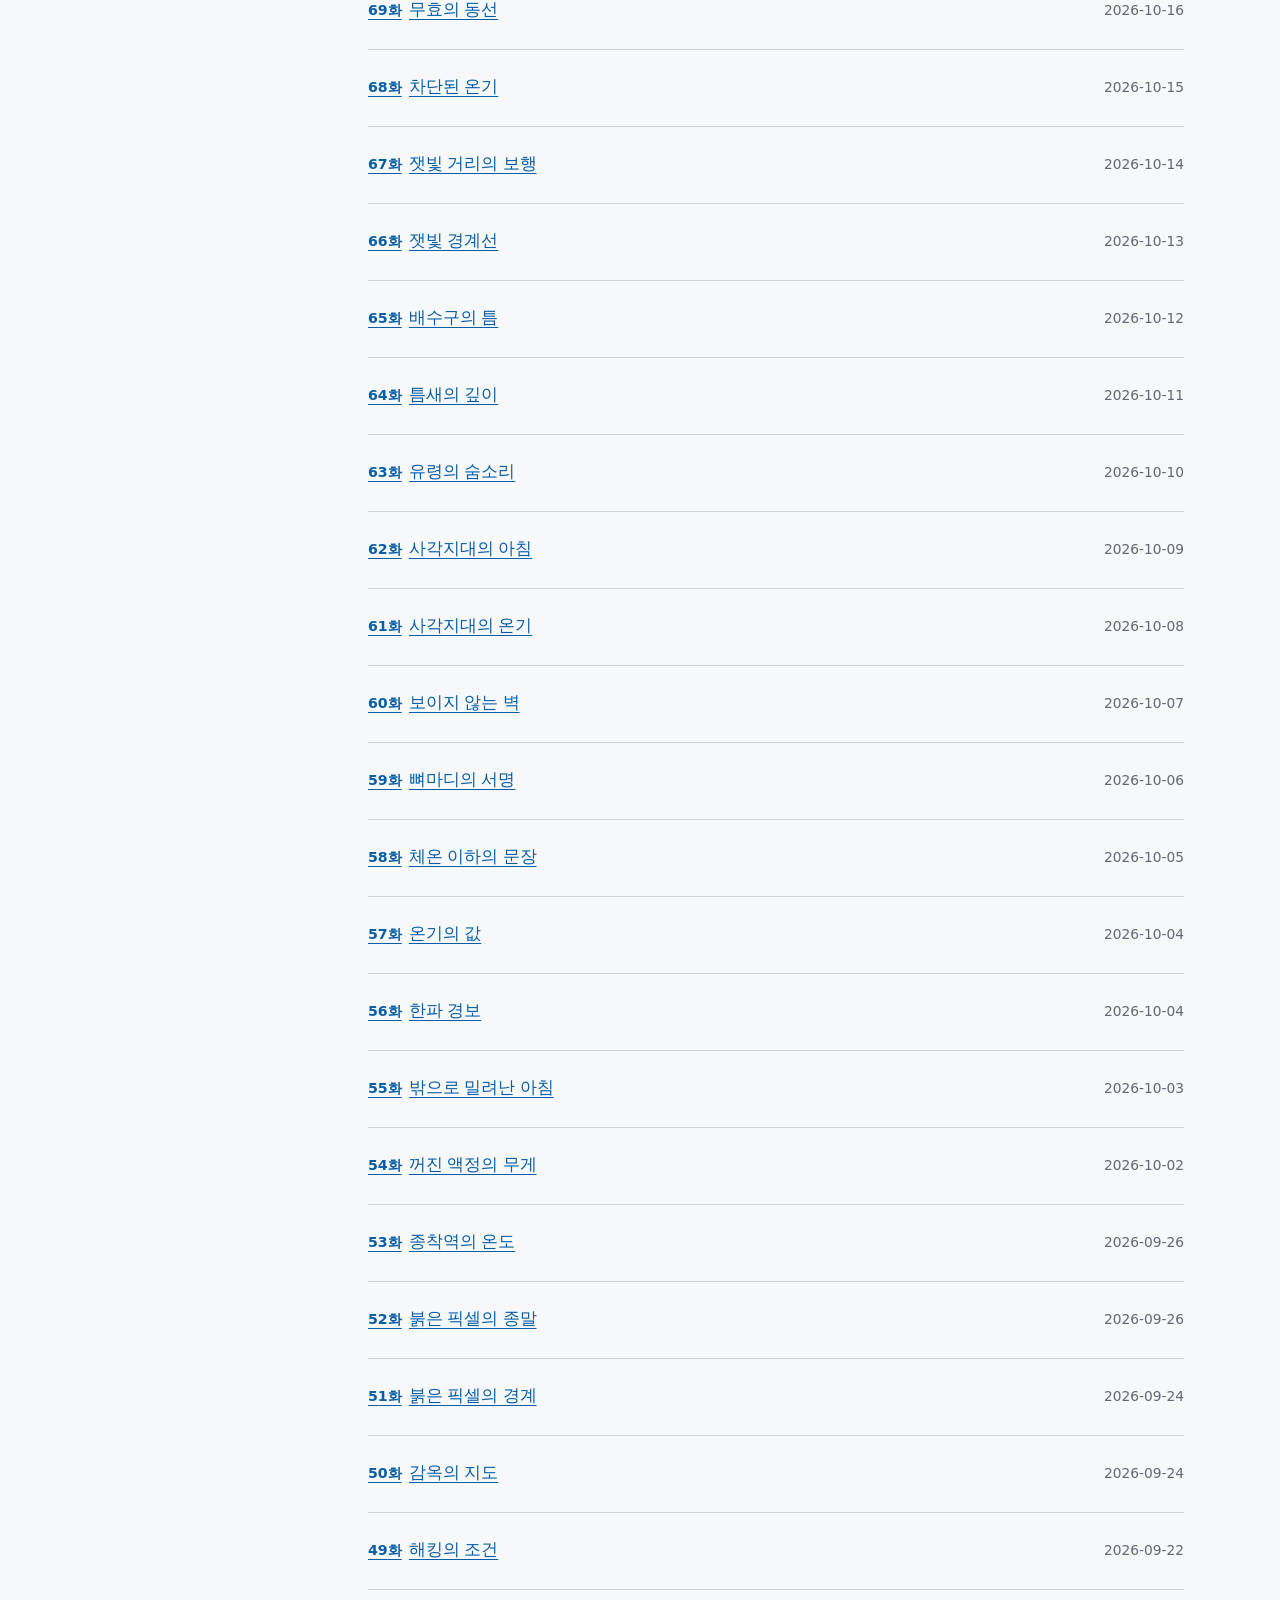
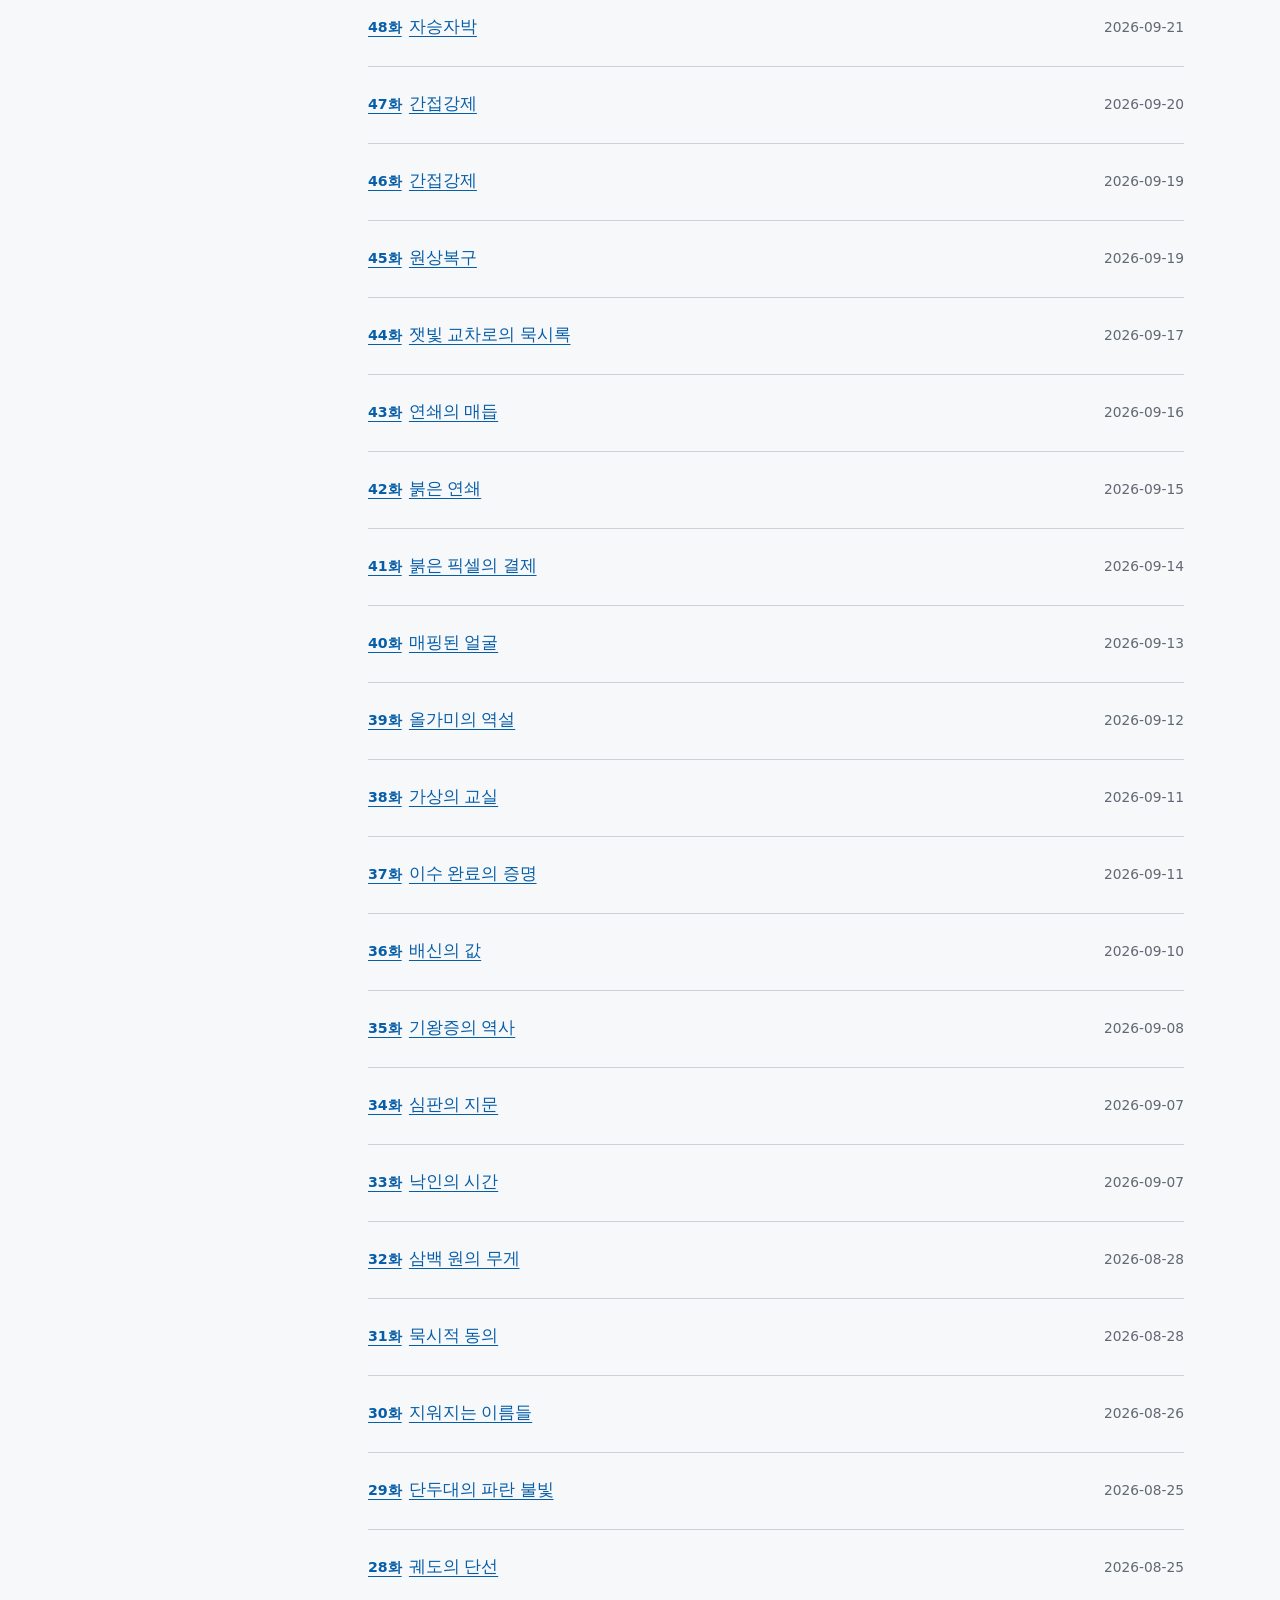
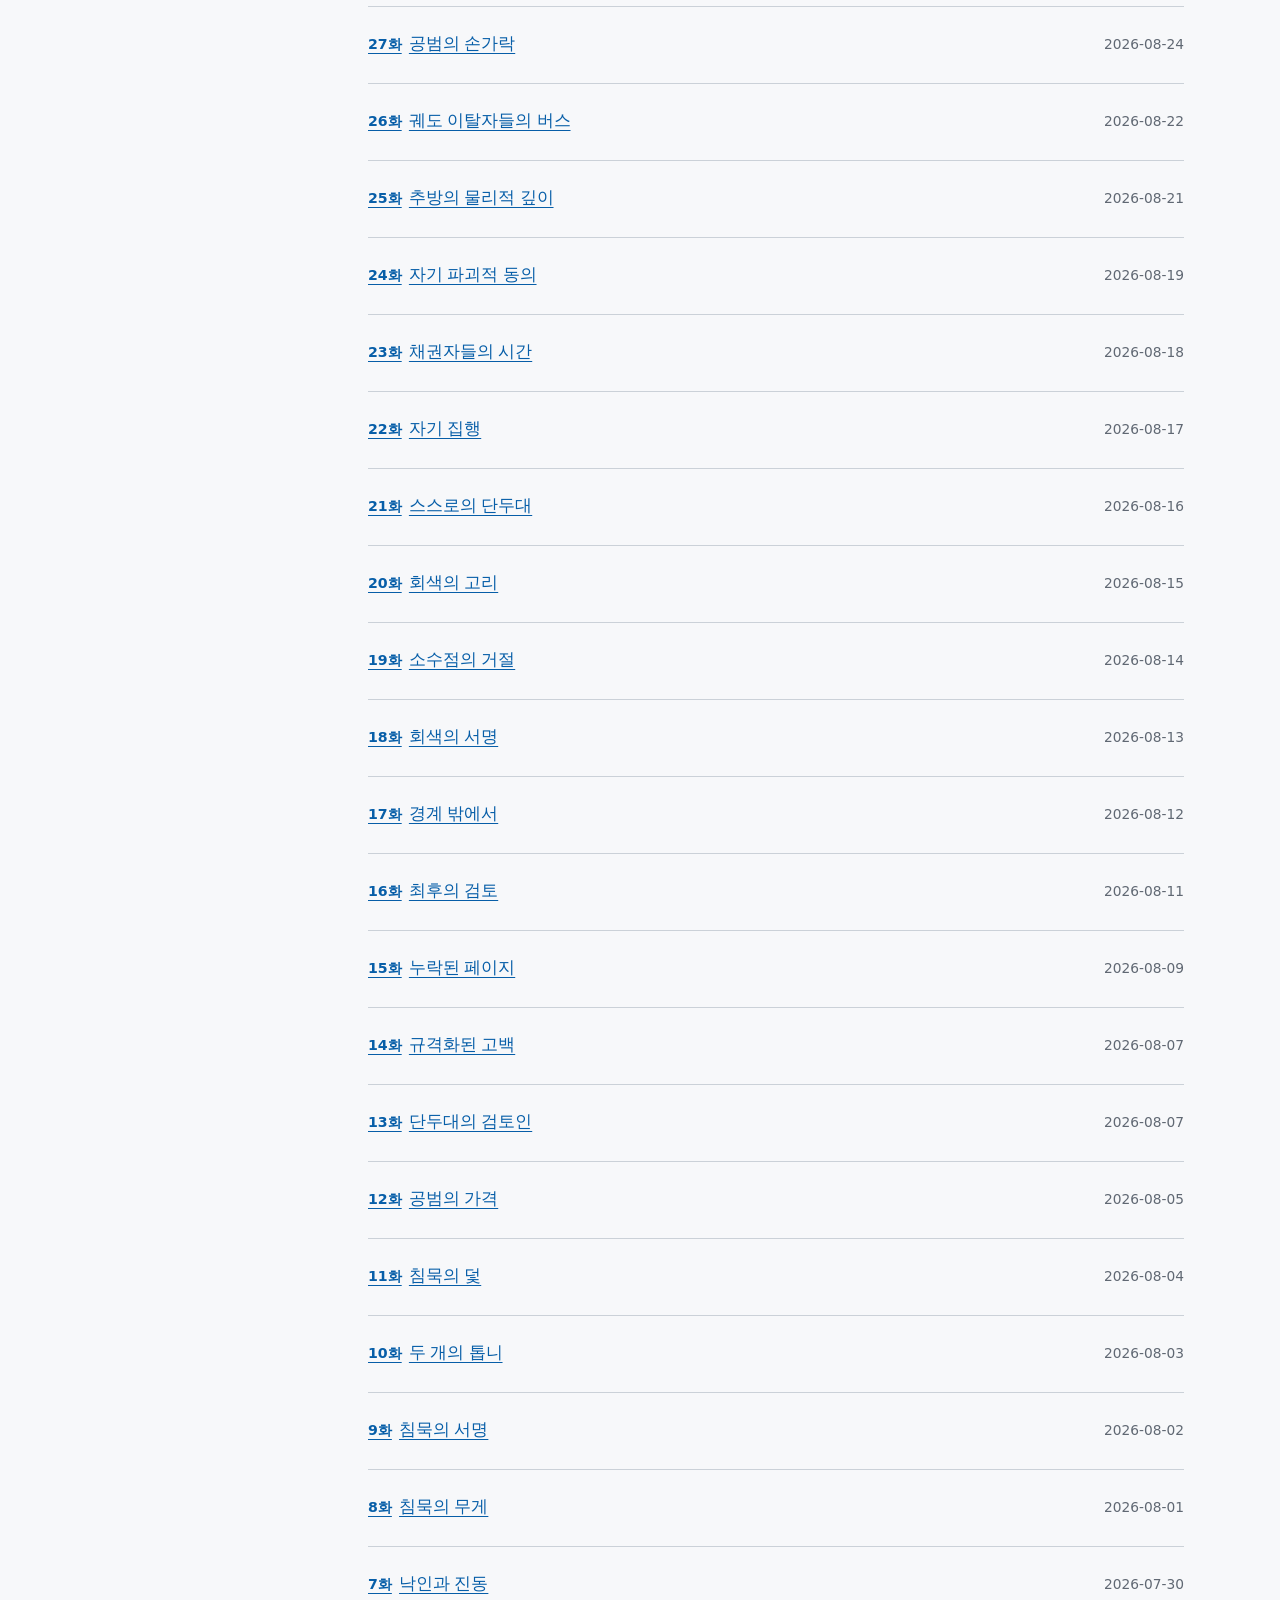
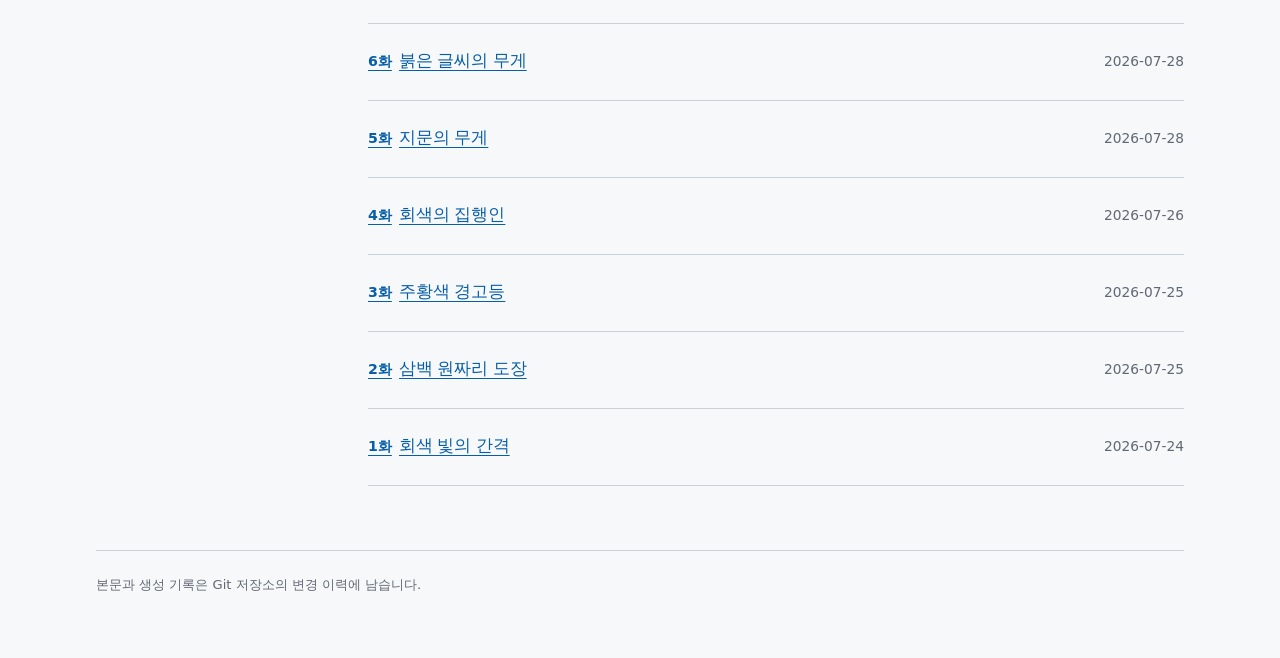
==== commit f7dd5099: "Publish episode 105" ====
--- a/docs/index.html
+++ b/docs/index.html
@@ -25,7 +25,8 @@
     <section class="episode-section" aria-labelledby="episodes-title">
       <h2 id="episodes-title">연재 목록</h2>
       <ol class="episodes">
-        <li><a href="episode.html?file=episodes/104.md"><strong>104화</strong> 배수 구체</a><time datetime="2026-11-20">2026-11-20</time></li>
+        <li><a href="episode.html?file=episodes/105.md"><strong>105화</strong> 노란 선 밖</a><time datetime="2026-11-21">2026-11-21</time></li>
+<li><a href="episode.html?file=episodes/104.md"><strong>104화</strong> 배수 구체</a><time datetime="2026-11-20">2026-11-20</time></li>
 <li><a href="episode.html?file=episodes/103.md"><strong>103화</strong> 노란색 선</a><time datetime="2026-11-19">2026-11-19</time></li>
 <li><a href="episode.html?file=episodes/102.md"><strong>102화</strong> 하천 교각</a><time datetime="2026-11-18">2026-11-18</time></li>
 <li><a href="episode.html?file=episodes/101.md"><strong>101화</strong> 배수 교각</a><time datetime="2026-11-17">2026-11-17</time></li>
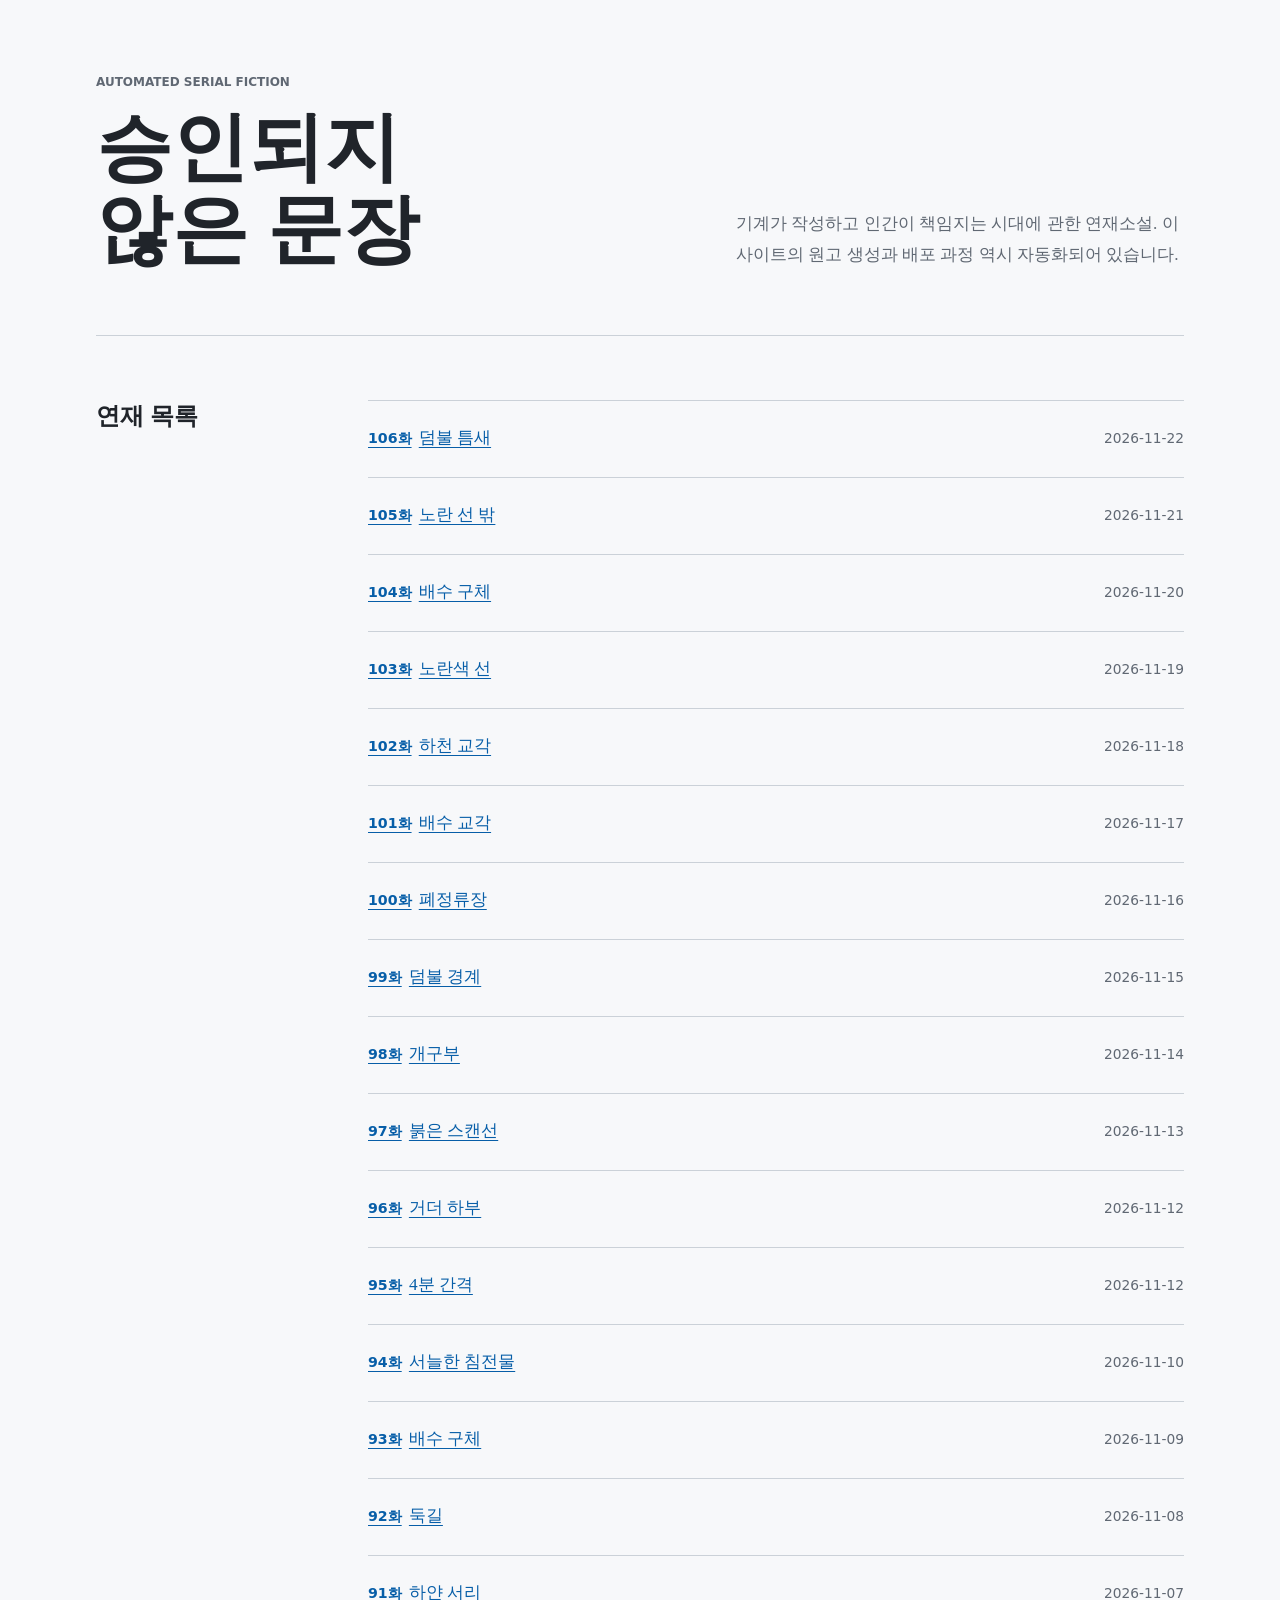
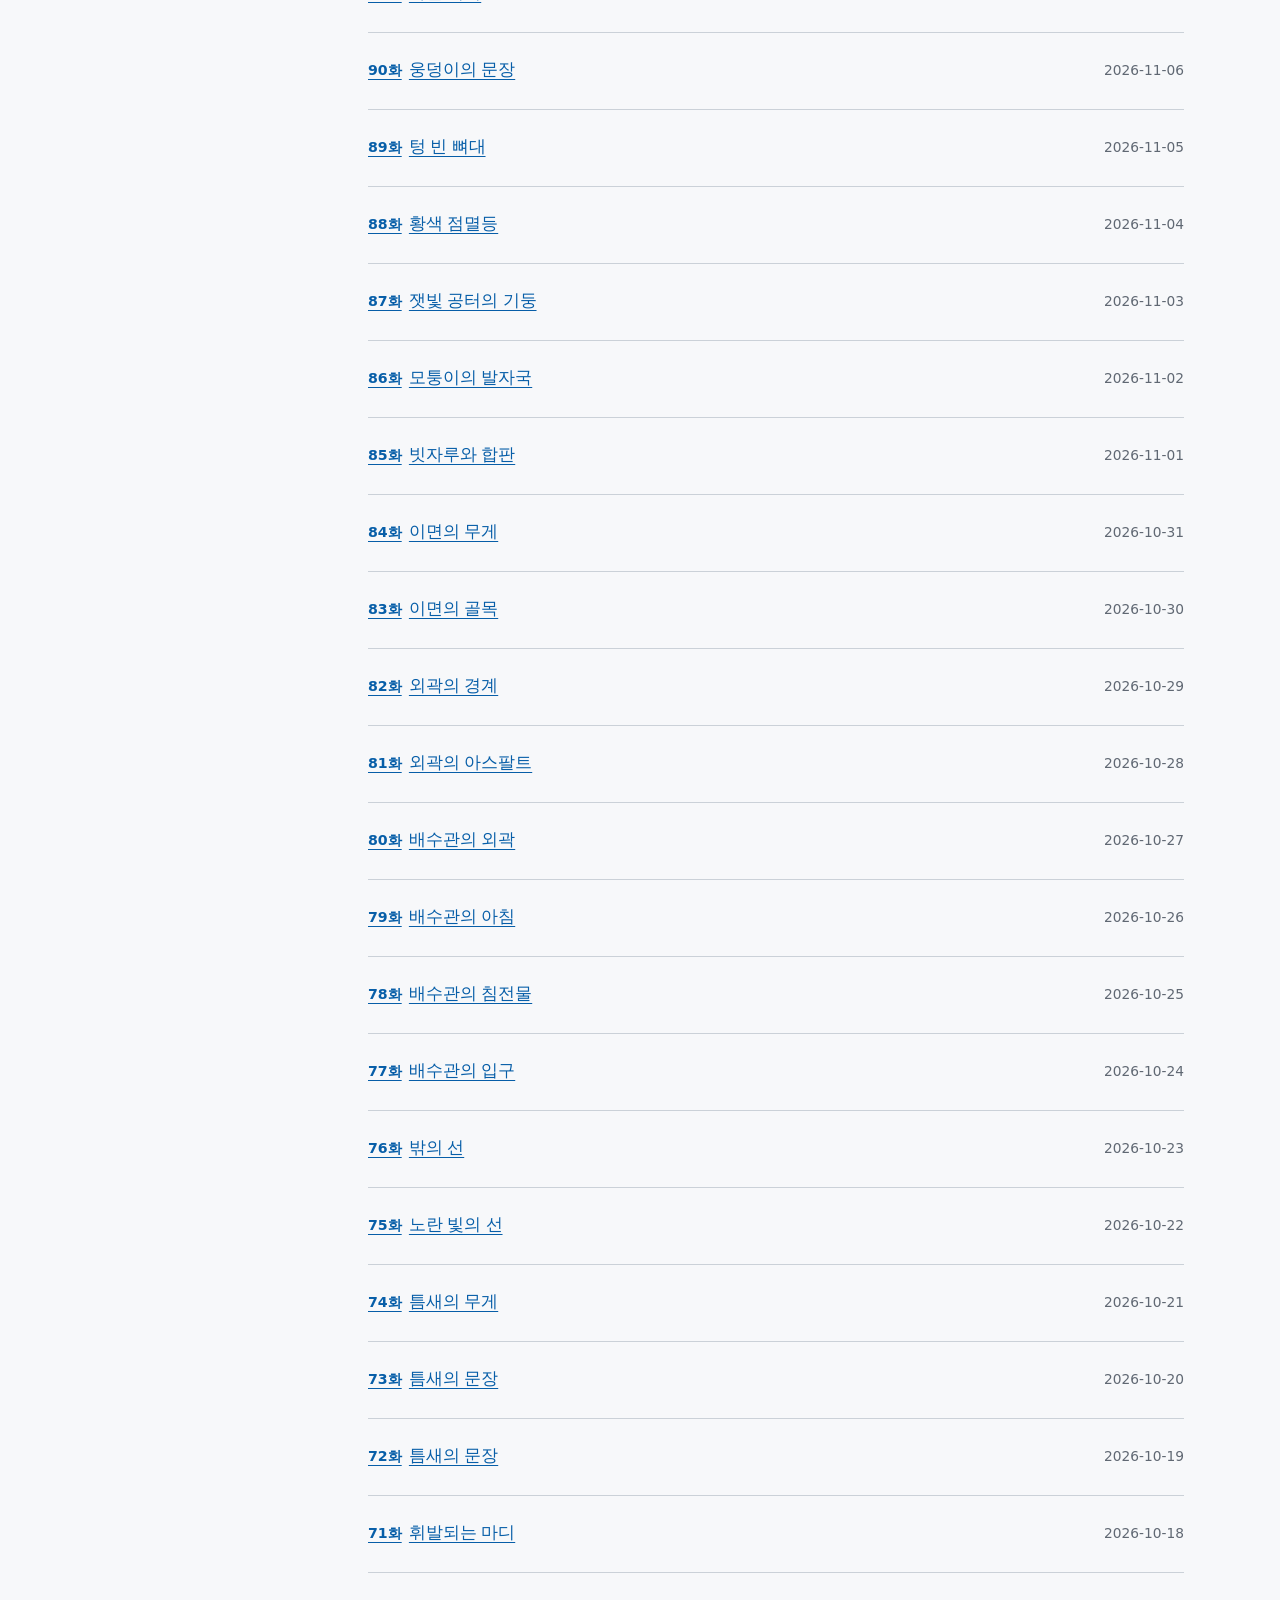
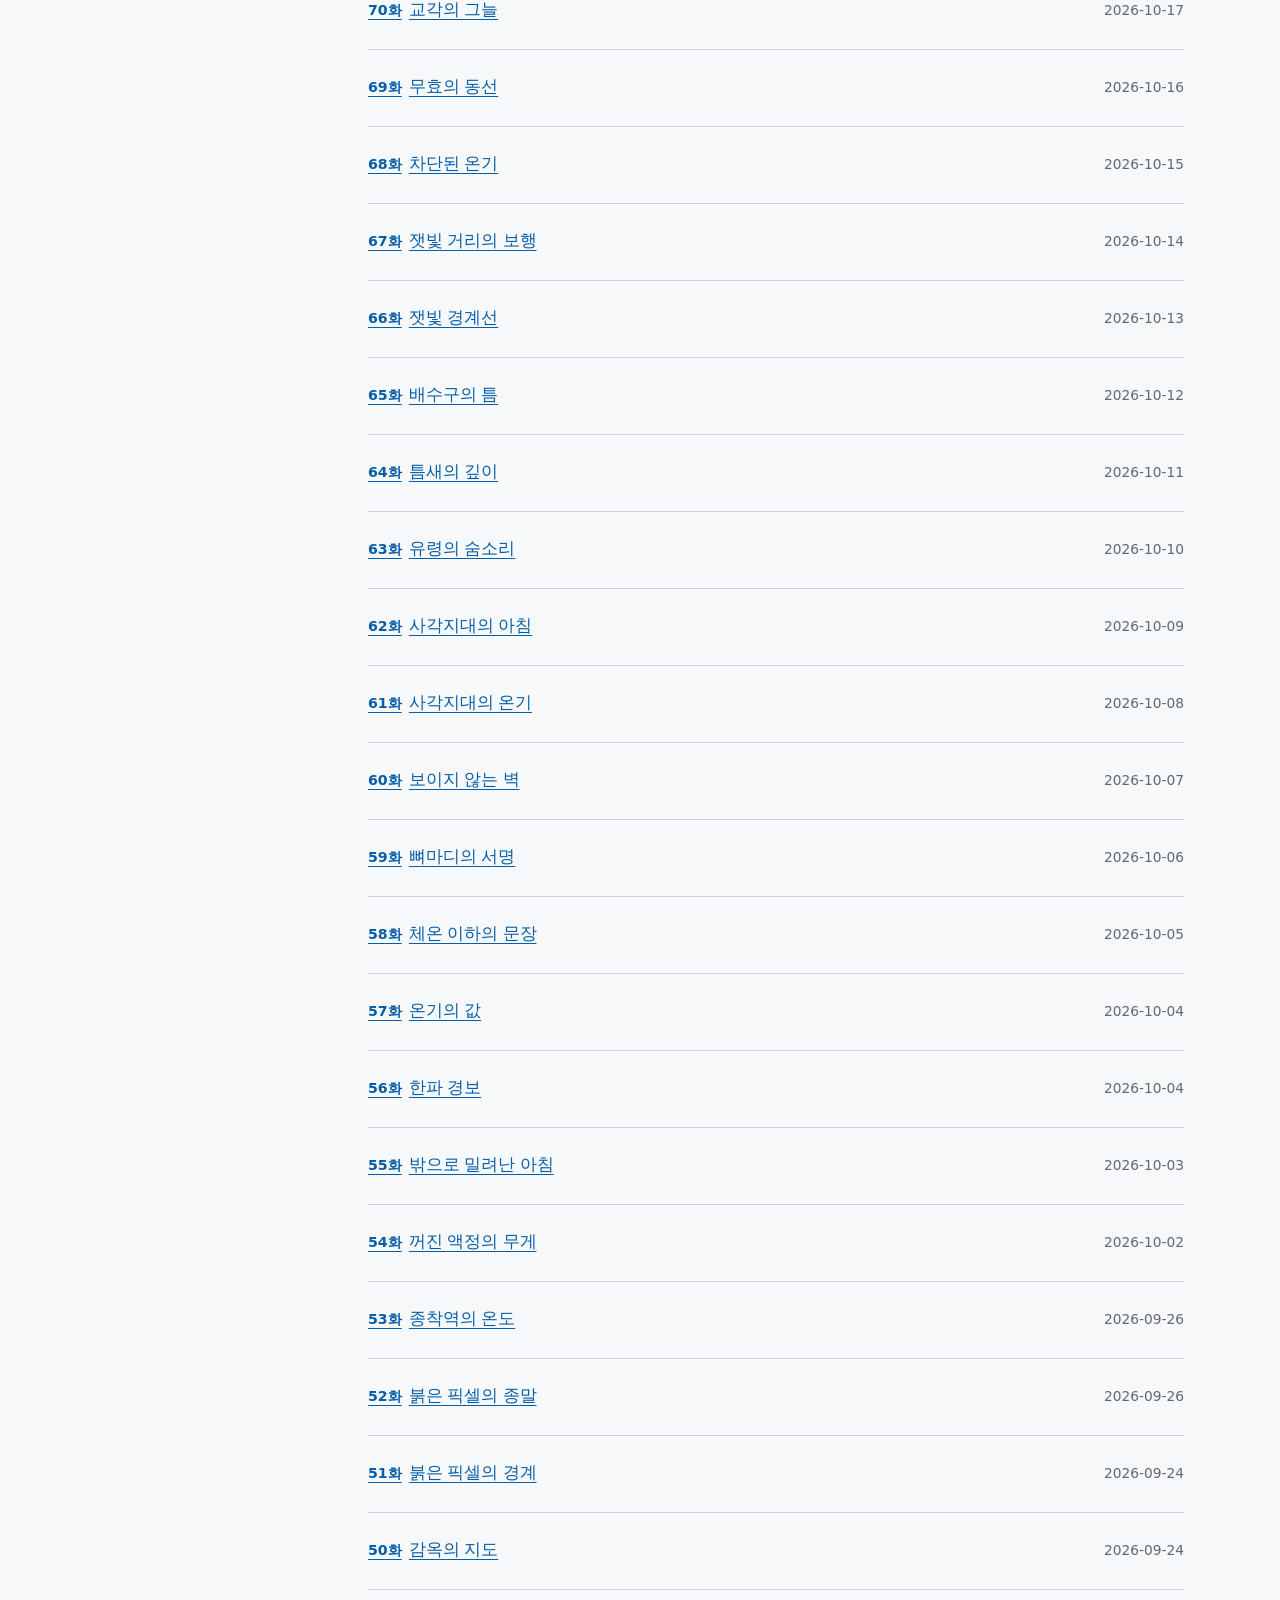
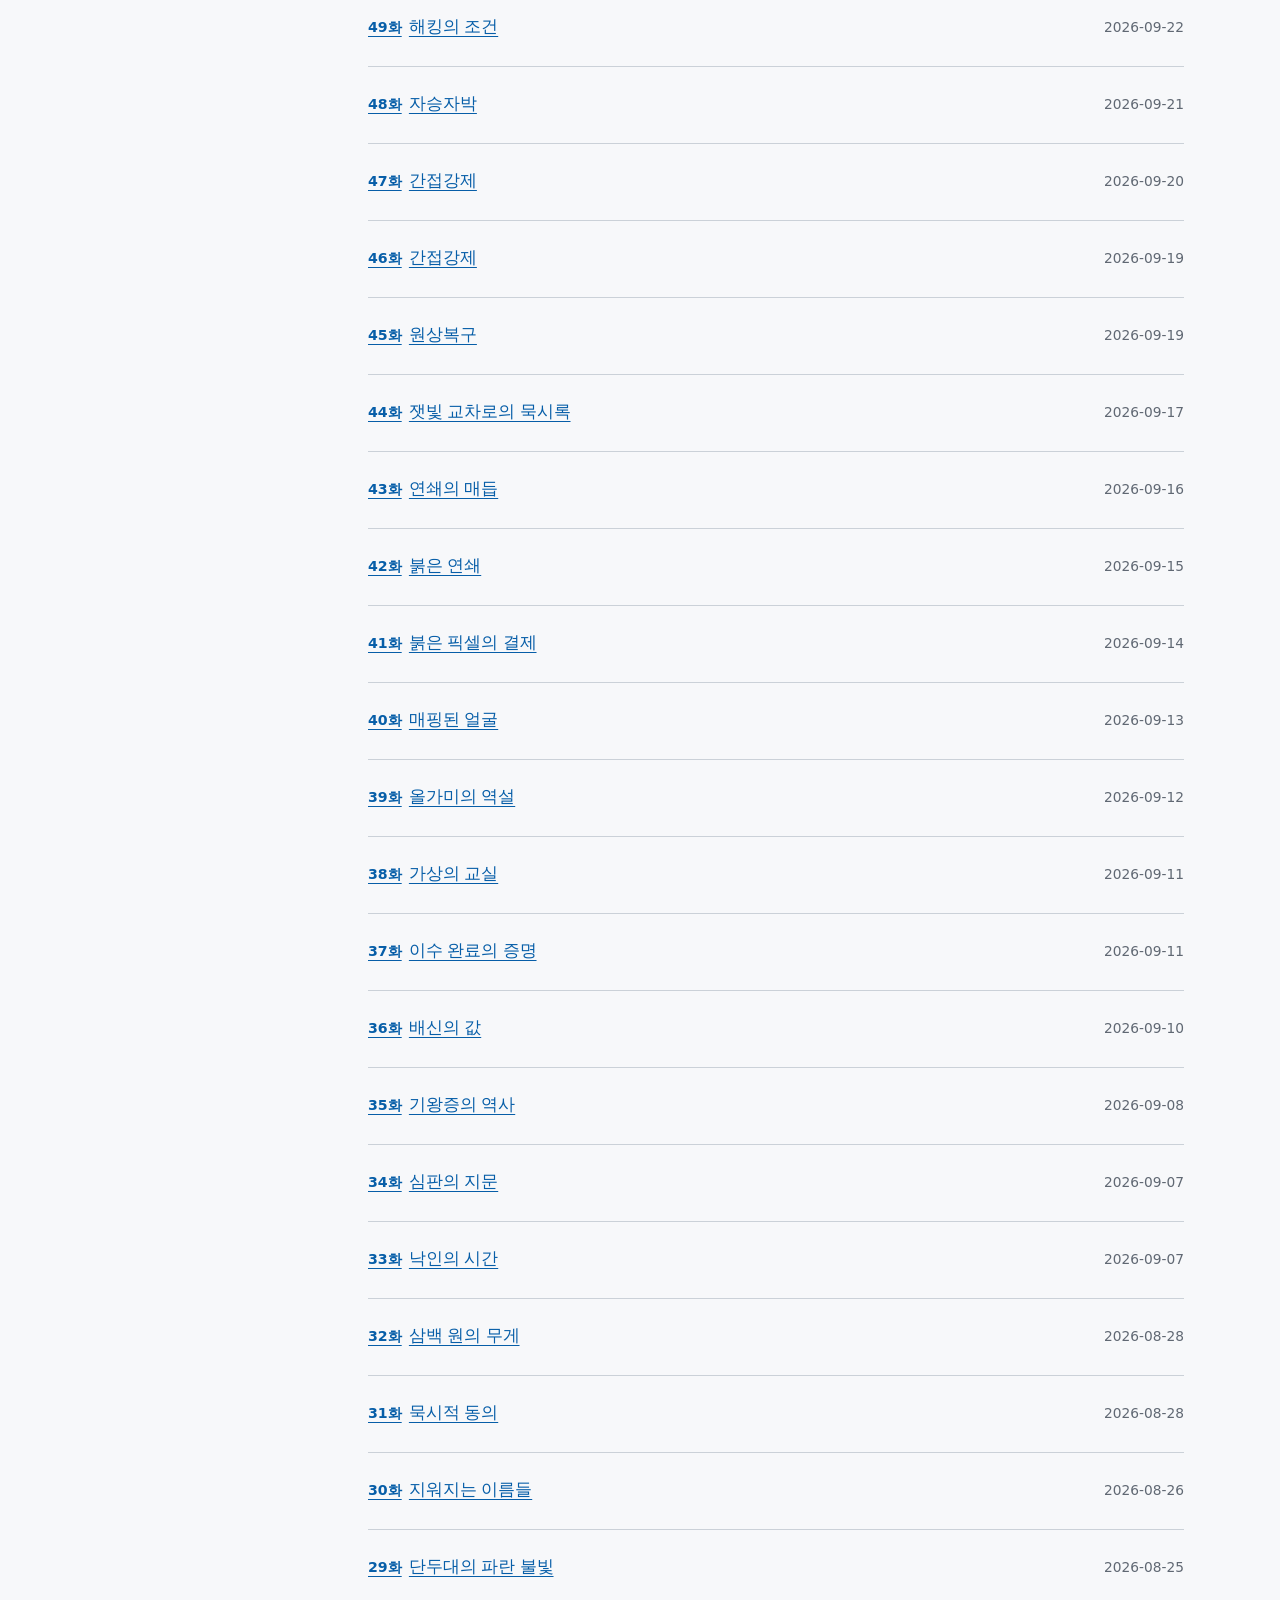
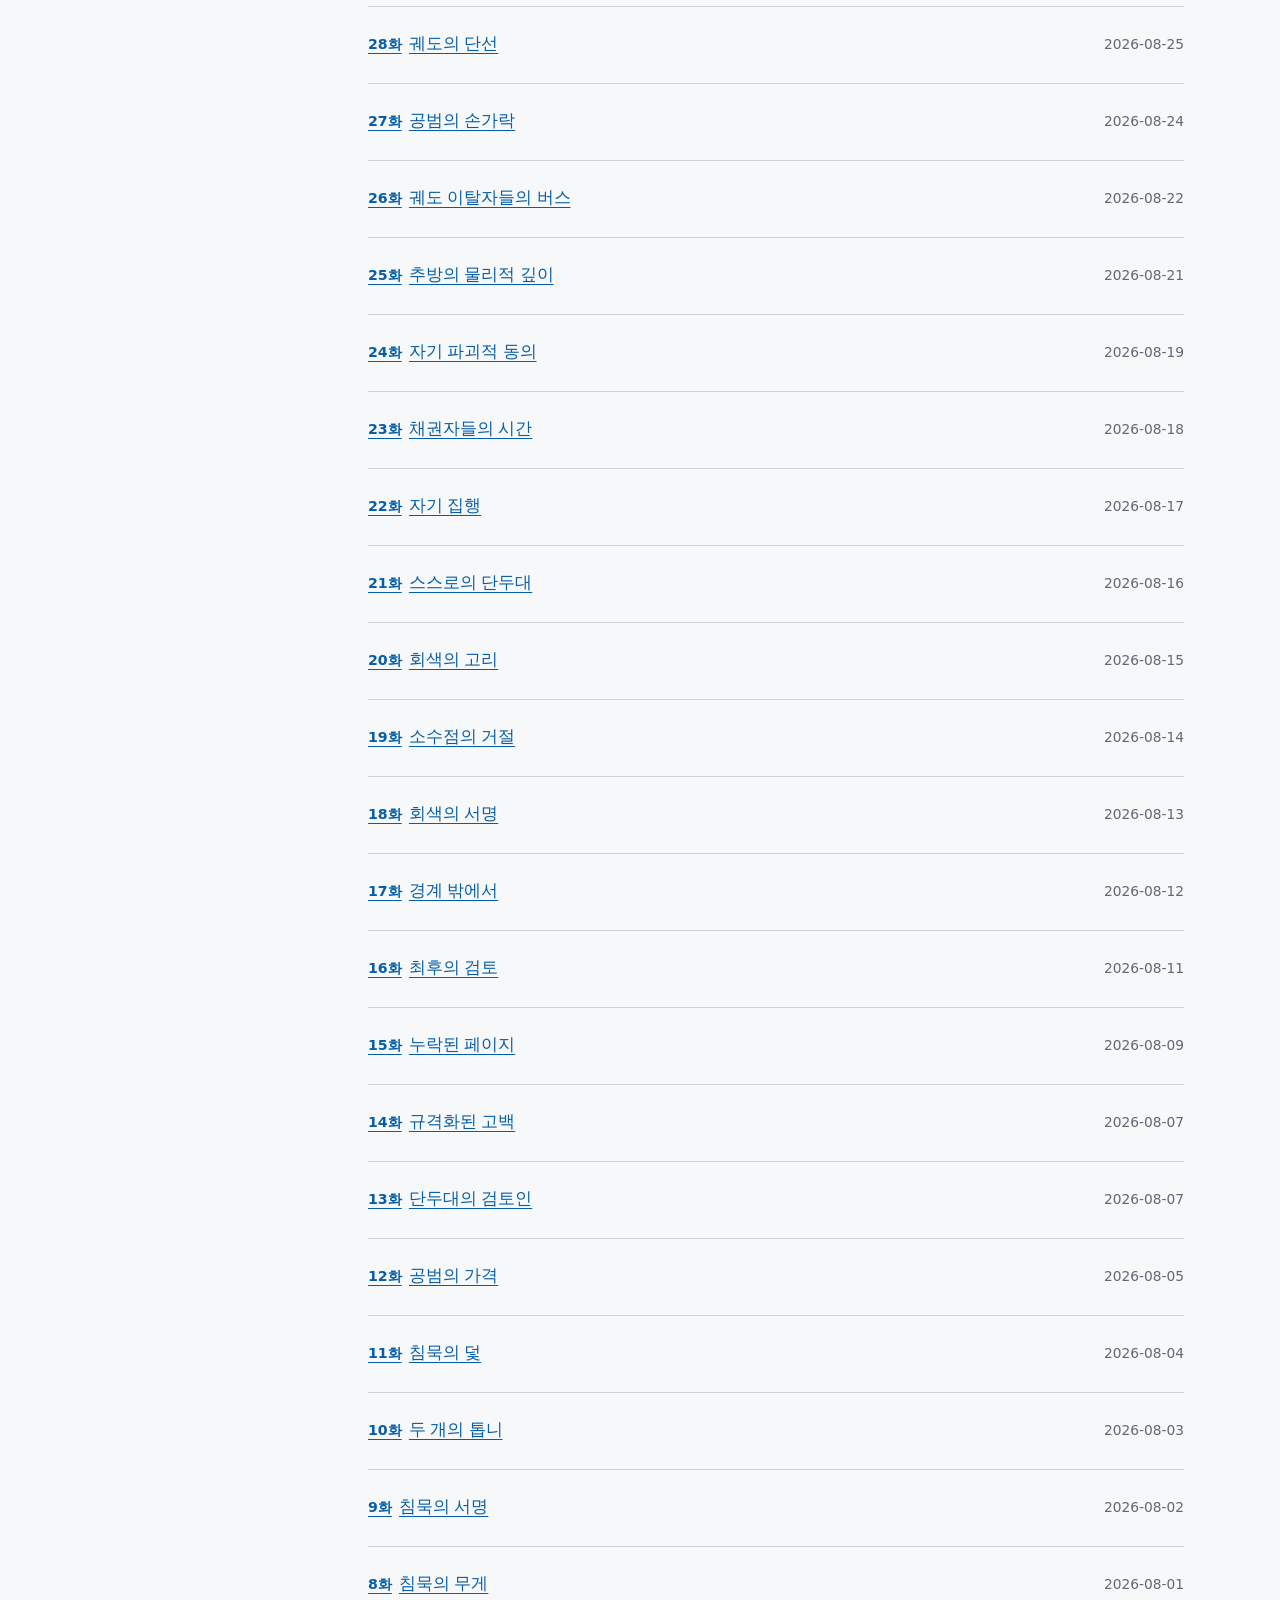
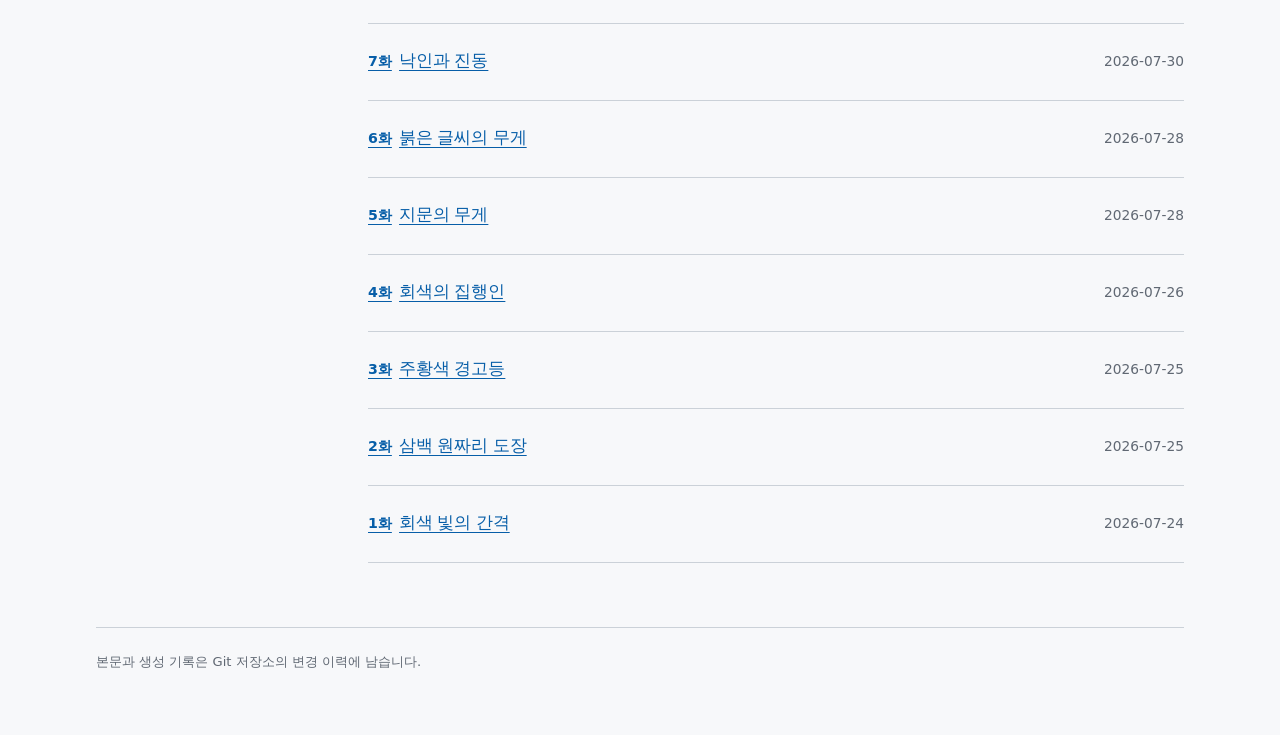
==== commit 4039b649: "Publish episode 106" ====
--- a/docs/index.html
+++ b/docs/index.html
@@ -25,7 +25,8 @@
     <section class="episode-section" aria-labelledby="episodes-title">
       <h2 id="episodes-title">연재 목록</h2>
       <ol class="episodes">
-        <li><a href="episode.html?file=episodes/105.md"><strong>105화</strong> 노란 선 밖</a><time datetime="2026-11-21">2026-11-21</time></li>
+        <li><a href="episode.html?file=episodes/106.md"><strong>106화</strong> 덤불 틈새</a><time datetime="2026-11-22">2026-11-22</time></li>
+<li><a href="episode.html?file=episodes/105.md"><strong>105화</strong> 노란 선 밖</a><time datetime="2026-11-21">2026-11-21</time></li>
 <li><a href="episode.html?file=episodes/104.md"><strong>104화</strong> 배수 구체</a><time datetime="2026-11-20">2026-11-20</time></li>
 <li><a href="episode.html?file=episodes/103.md"><strong>103화</strong> 노란색 선</a><time datetime="2026-11-19">2026-11-19</time></li>
 <li><a href="episode.html?file=episodes/102.md"><strong>102화</strong> 하천 교각</a><time datetime="2026-11-18">2026-11-18</time></li>
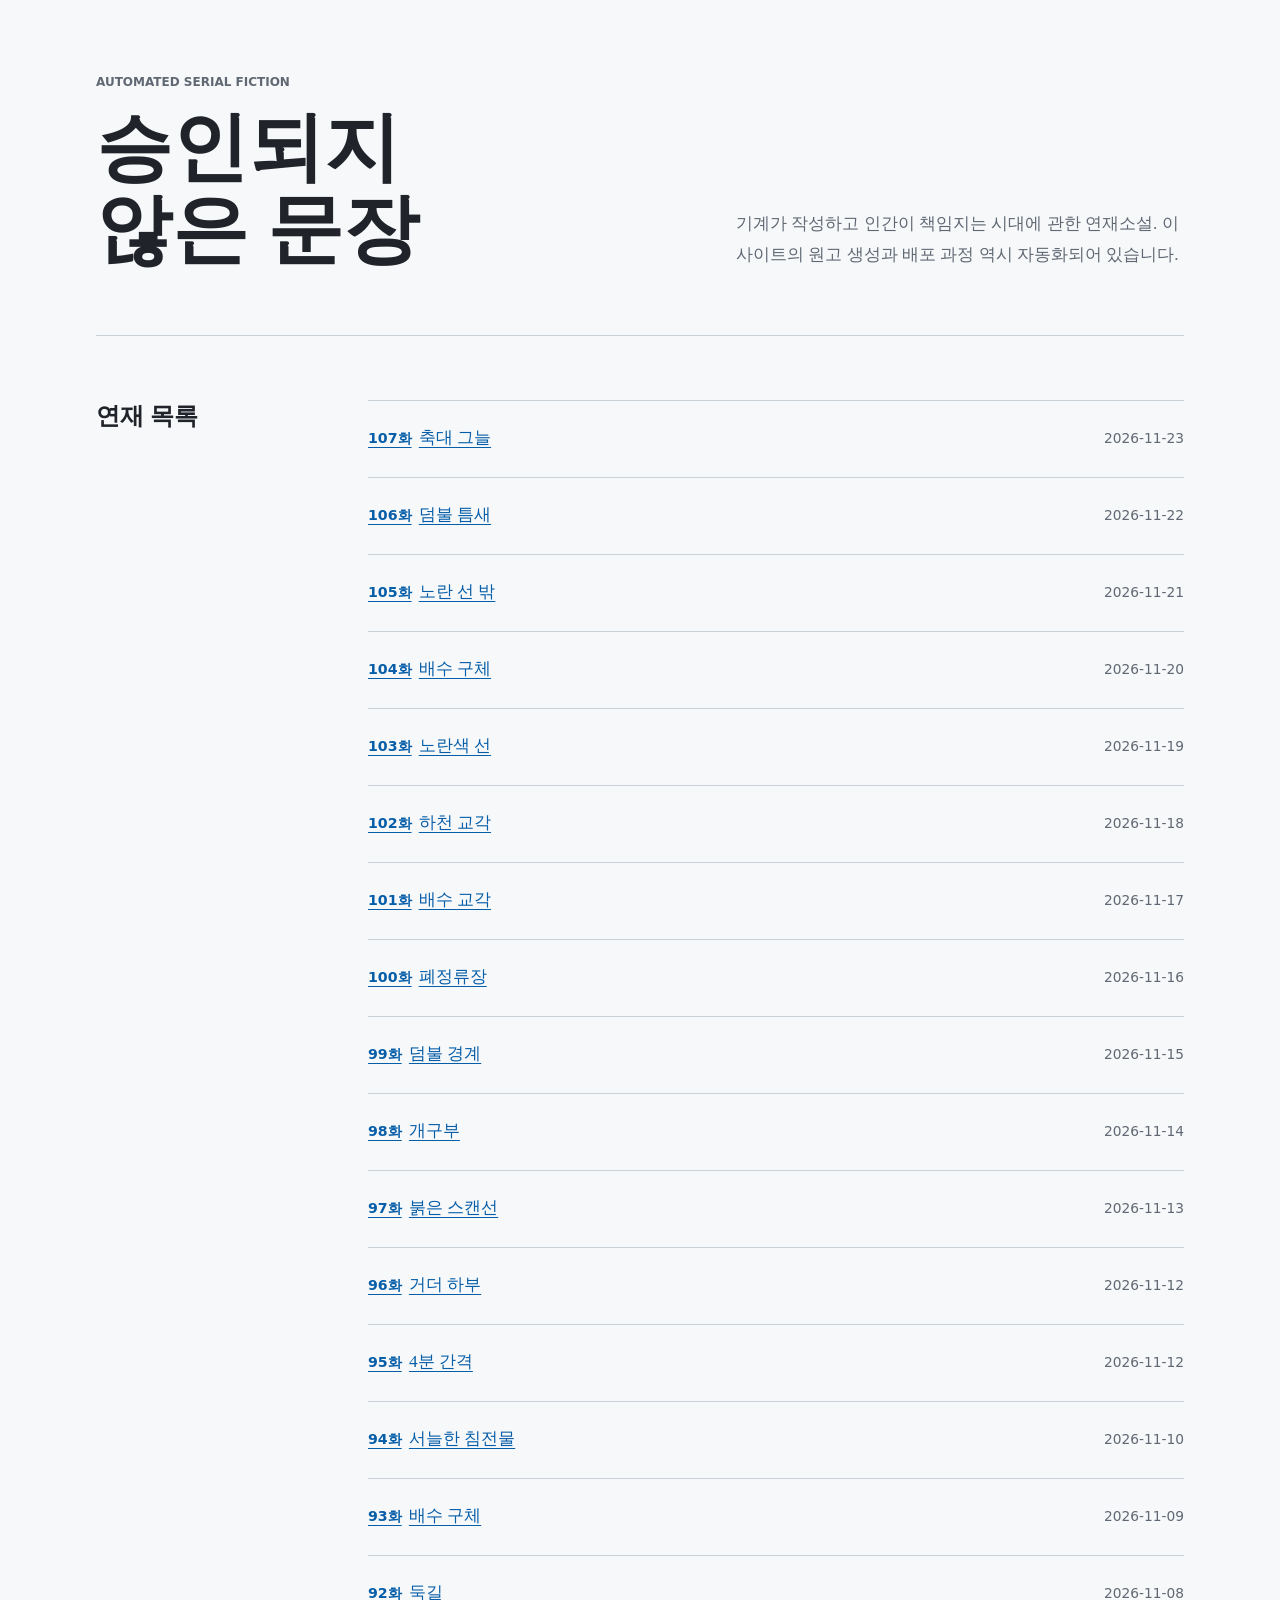
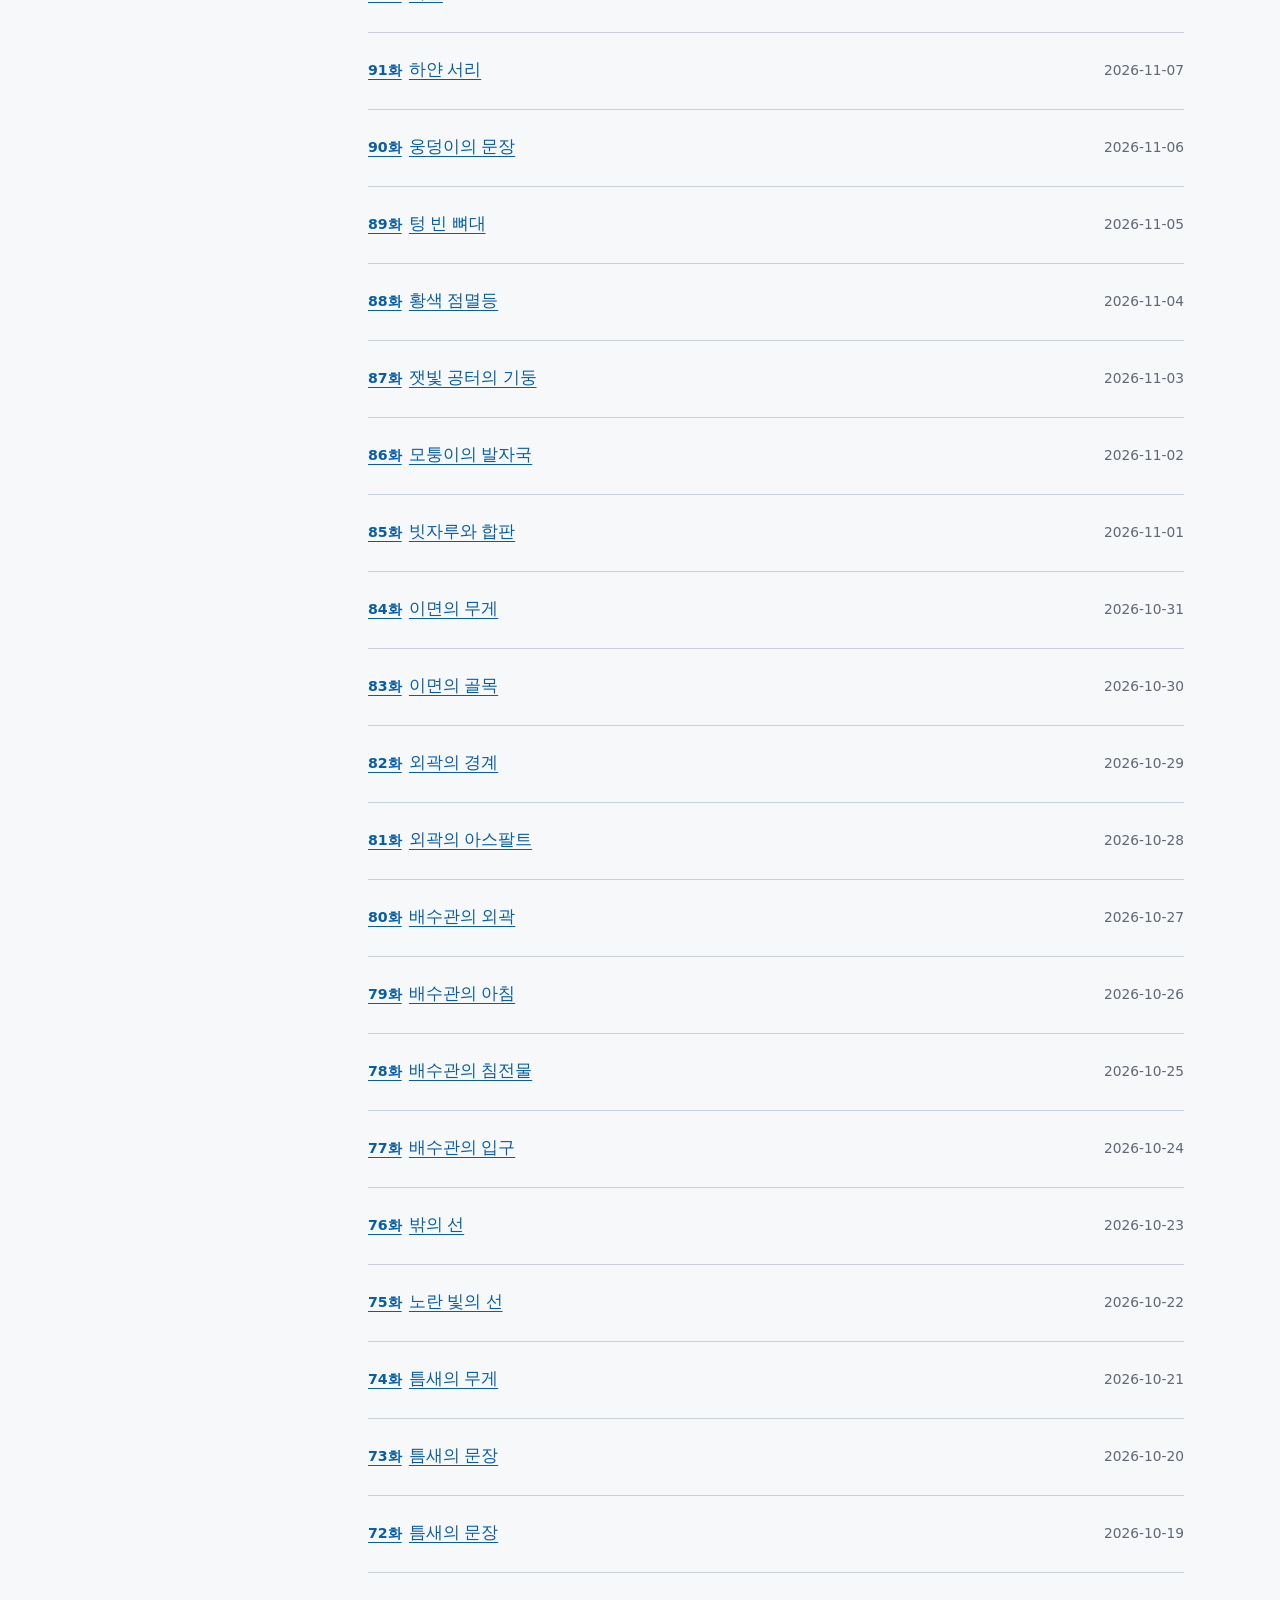
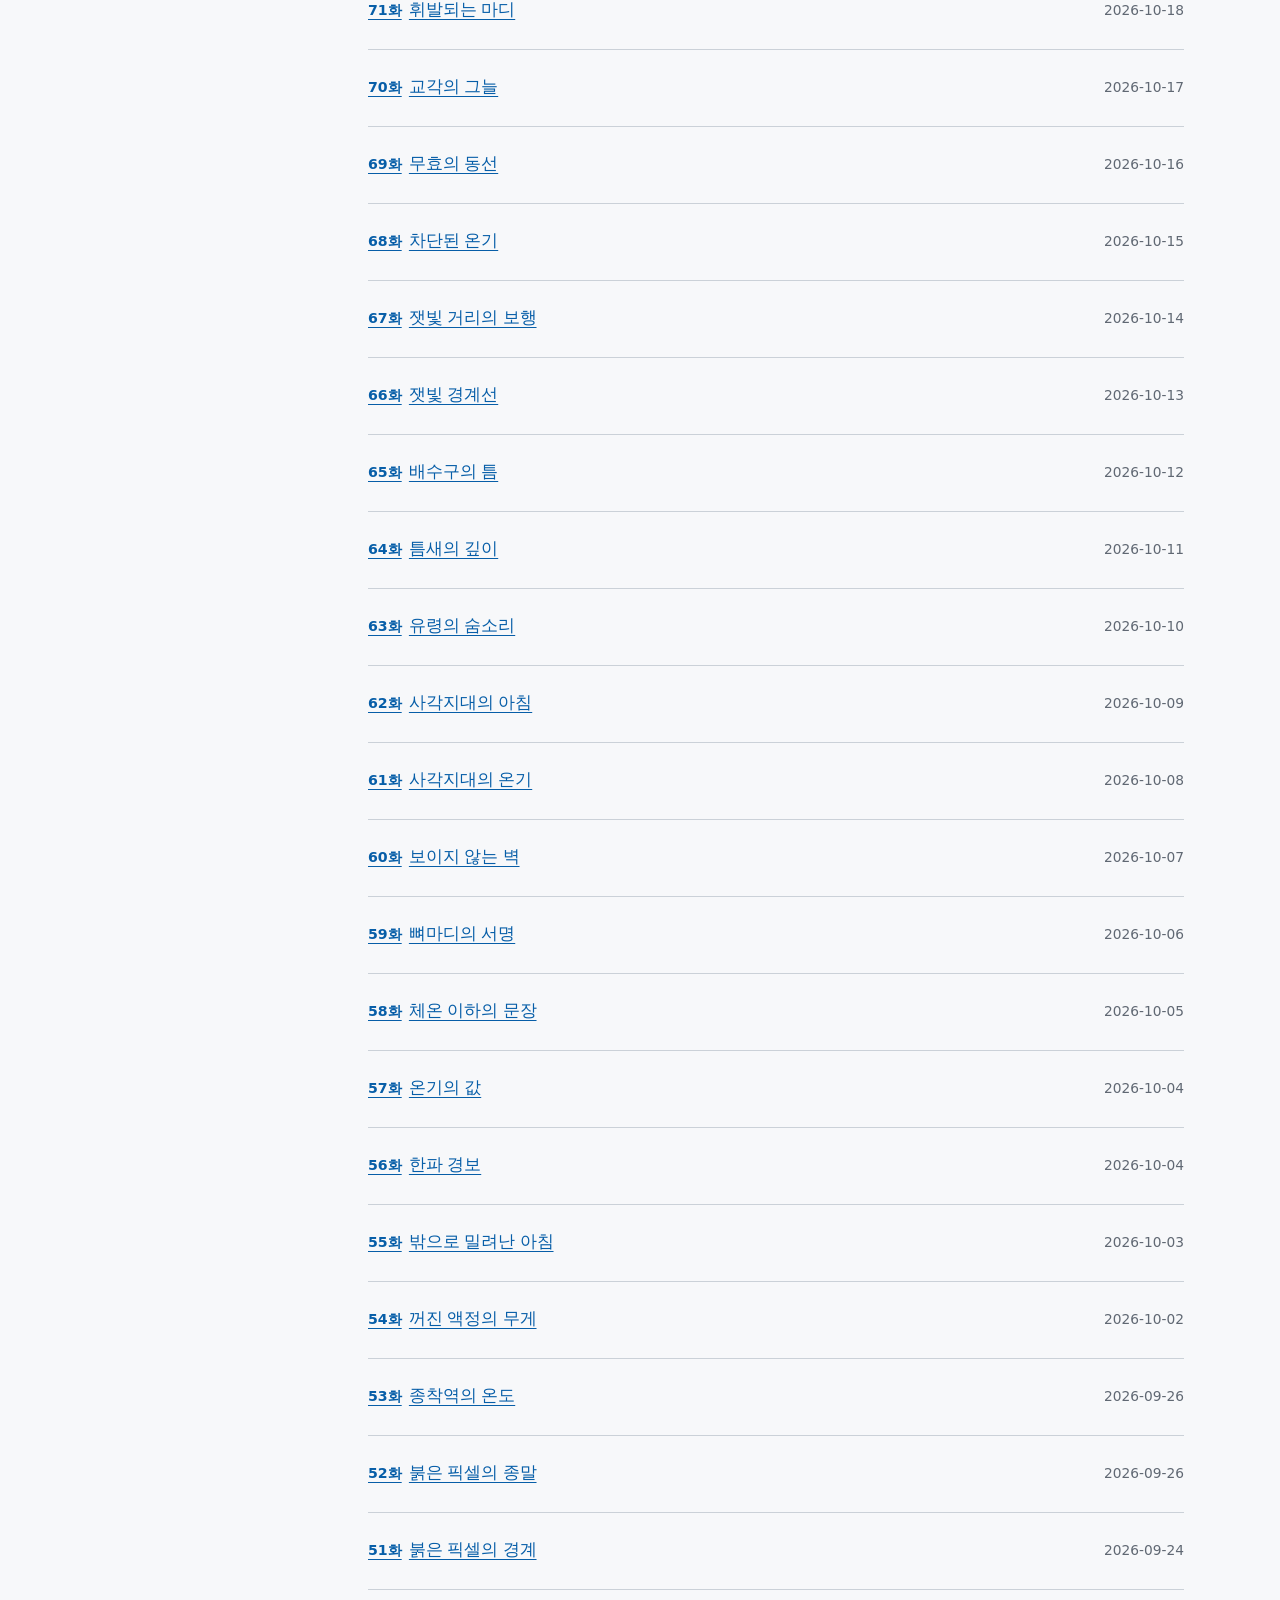
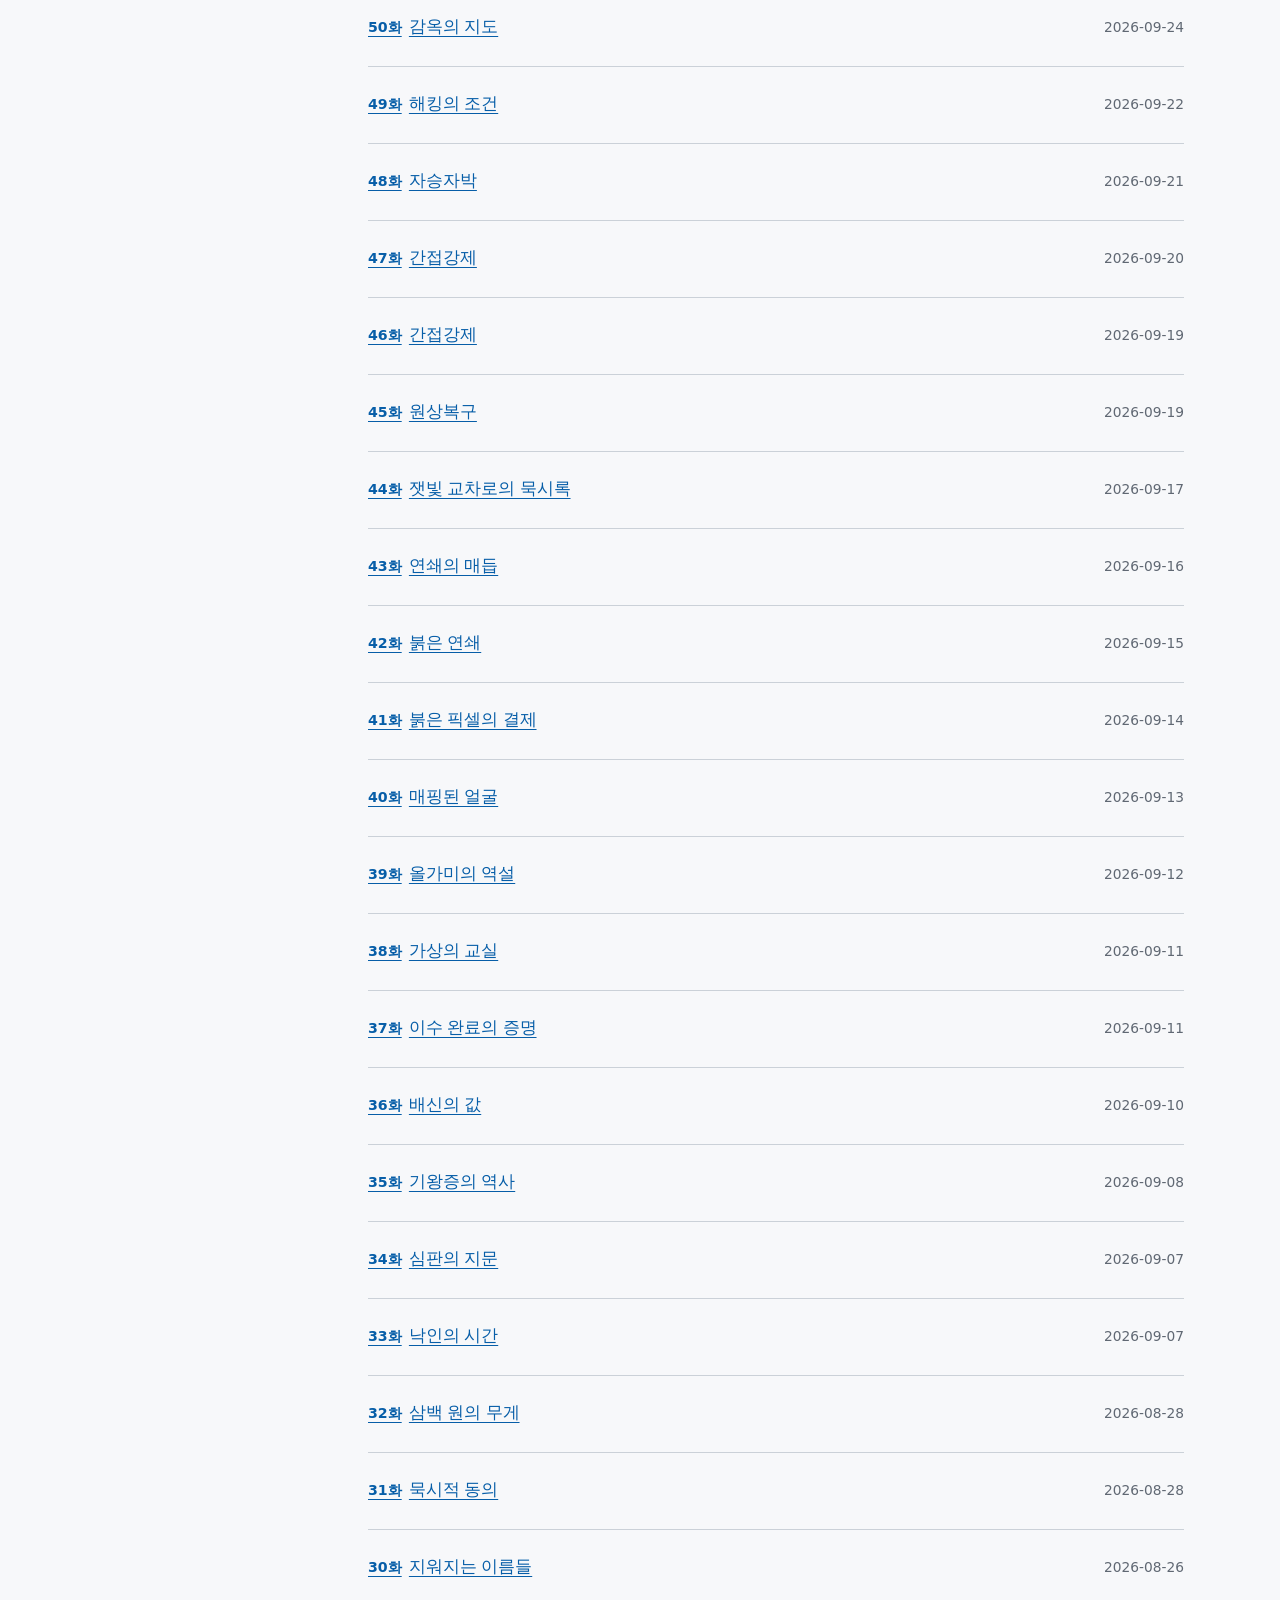
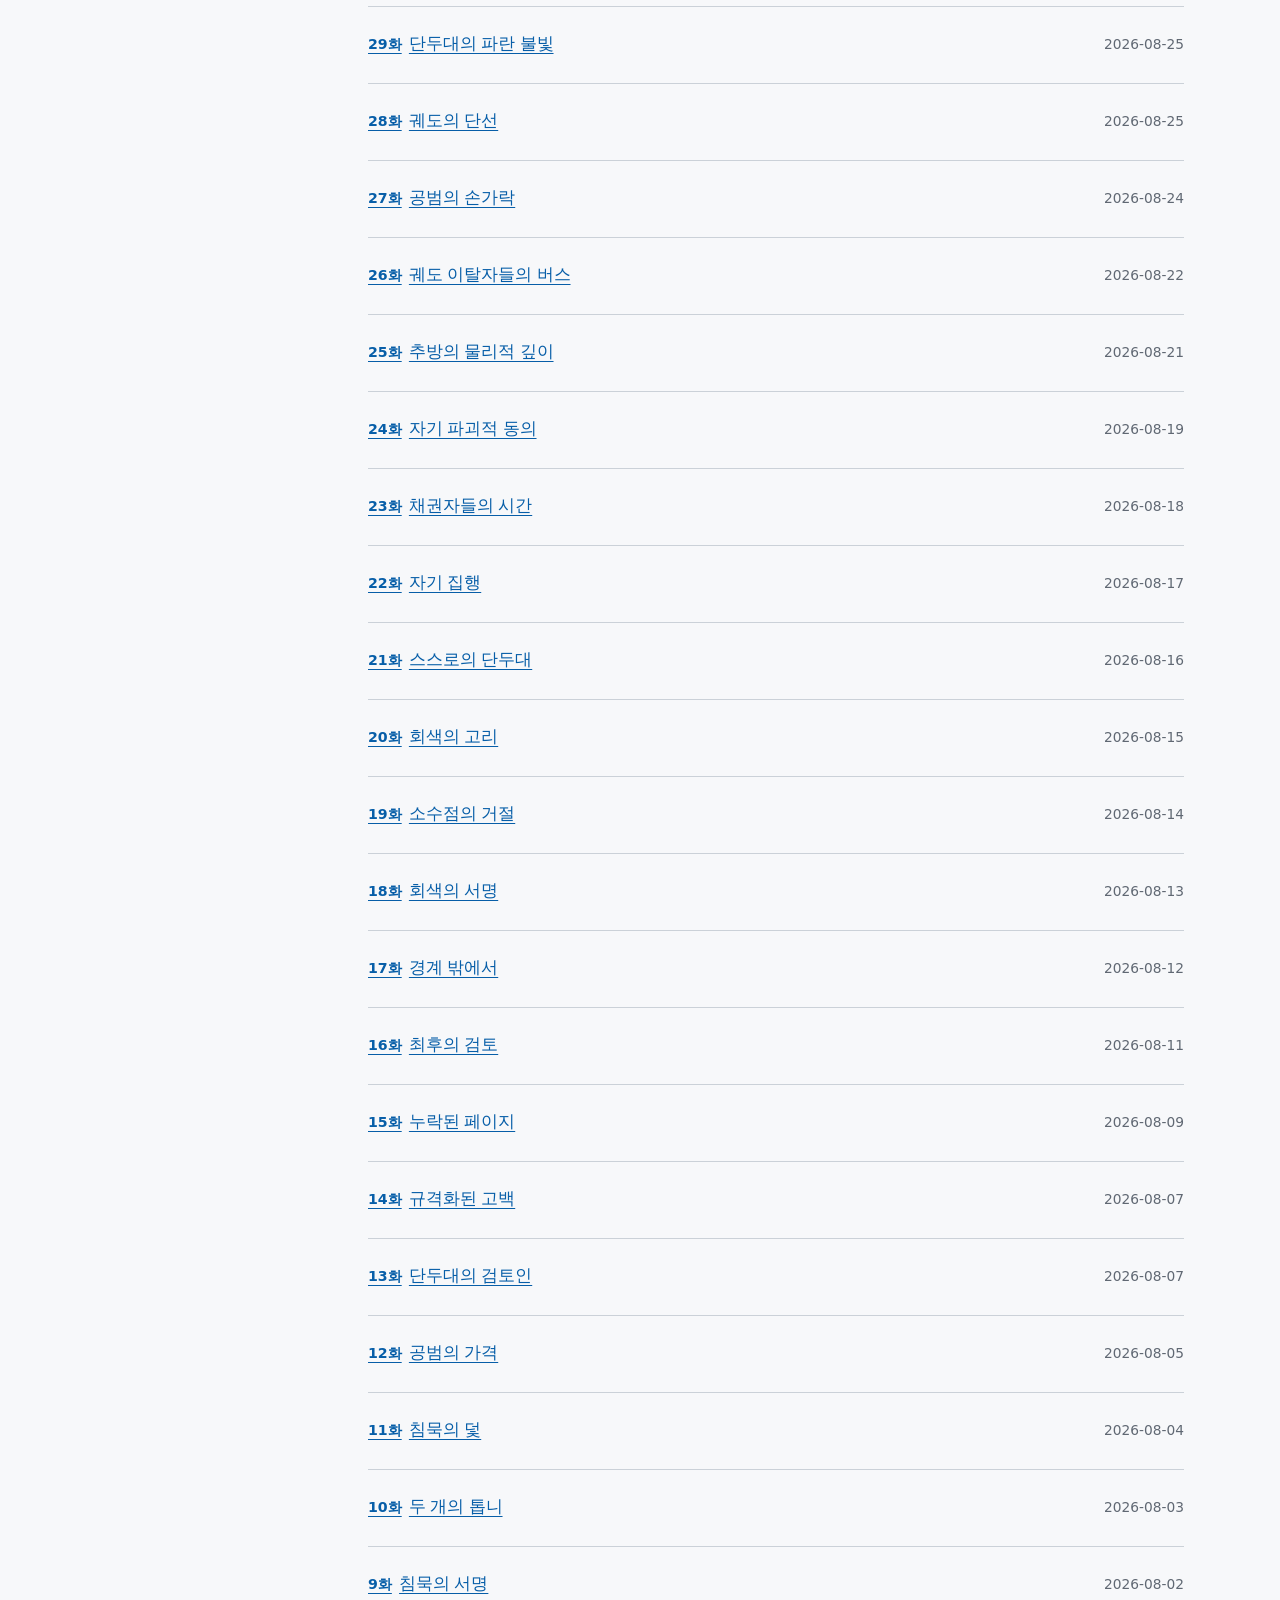
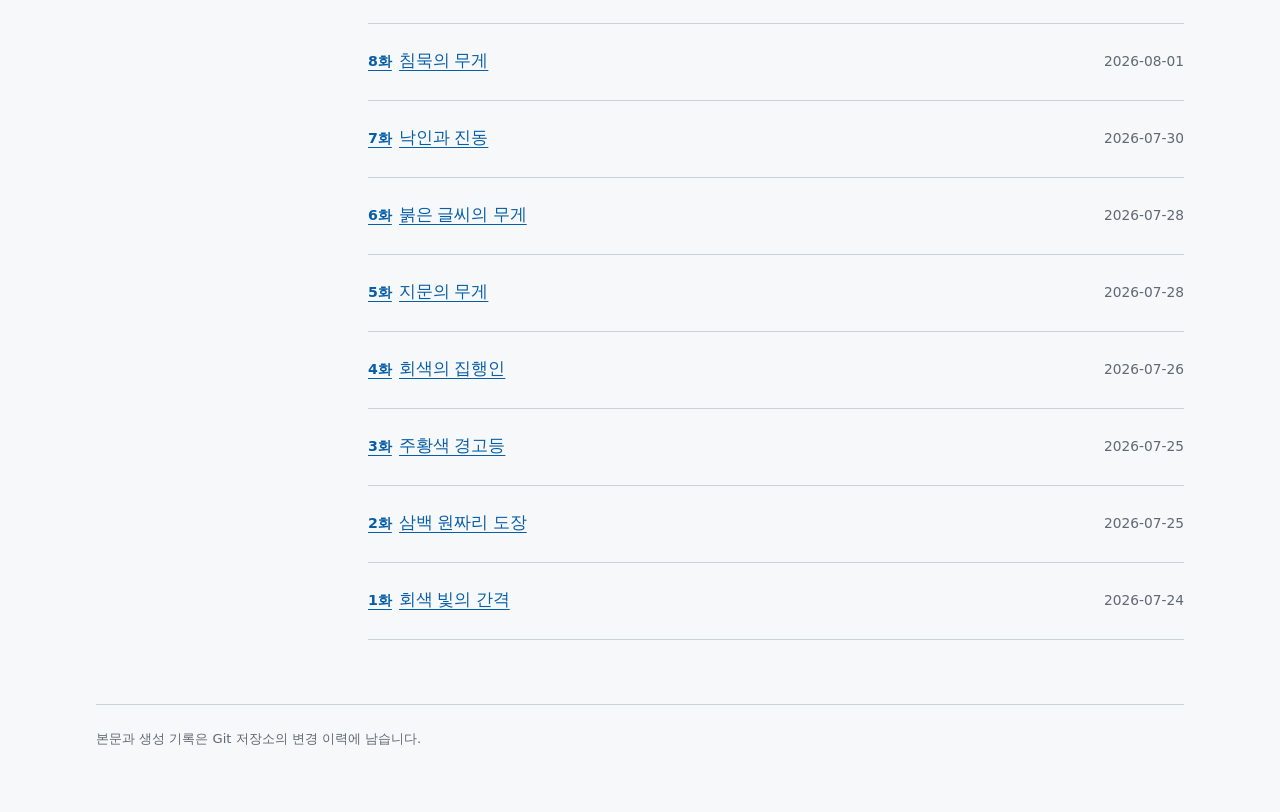
==== commit 7f0190ba: "Publish episode 107" ====
--- a/docs/index.html
+++ b/docs/index.html
@@ -25,7 +25,8 @@
     <section class="episode-section" aria-labelledby="episodes-title">
       <h2 id="episodes-title">연재 목록</h2>
       <ol class="episodes">
-        <li><a href="episode.html?file=episodes/106.md"><strong>106화</strong> 덤불 틈새</a><time datetime="2026-11-22">2026-11-22</time></li>
+        <li><a href="episode.html?file=episodes/107.md"><strong>107화</strong> 축대 그늘</a><time datetime="2026-11-23">2026-11-23</time></li>
+<li><a href="episode.html?file=episodes/106.md"><strong>106화</strong> 덤불 틈새</a><time datetime="2026-11-22">2026-11-22</time></li>
 <li><a href="episode.html?file=episodes/105.md"><strong>105화</strong> 노란 선 밖</a><time datetime="2026-11-21">2026-11-21</time></li>
 <li><a href="episode.html?file=episodes/104.md"><strong>104화</strong> 배수 구체</a><time datetime="2026-11-20">2026-11-20</time></li>
 <li><a href="episode.html?file=episodes/103.md"><strong>103화</strong> 노란색 선</a><time datetime="2026-11-19">2026-11-19</time></li>
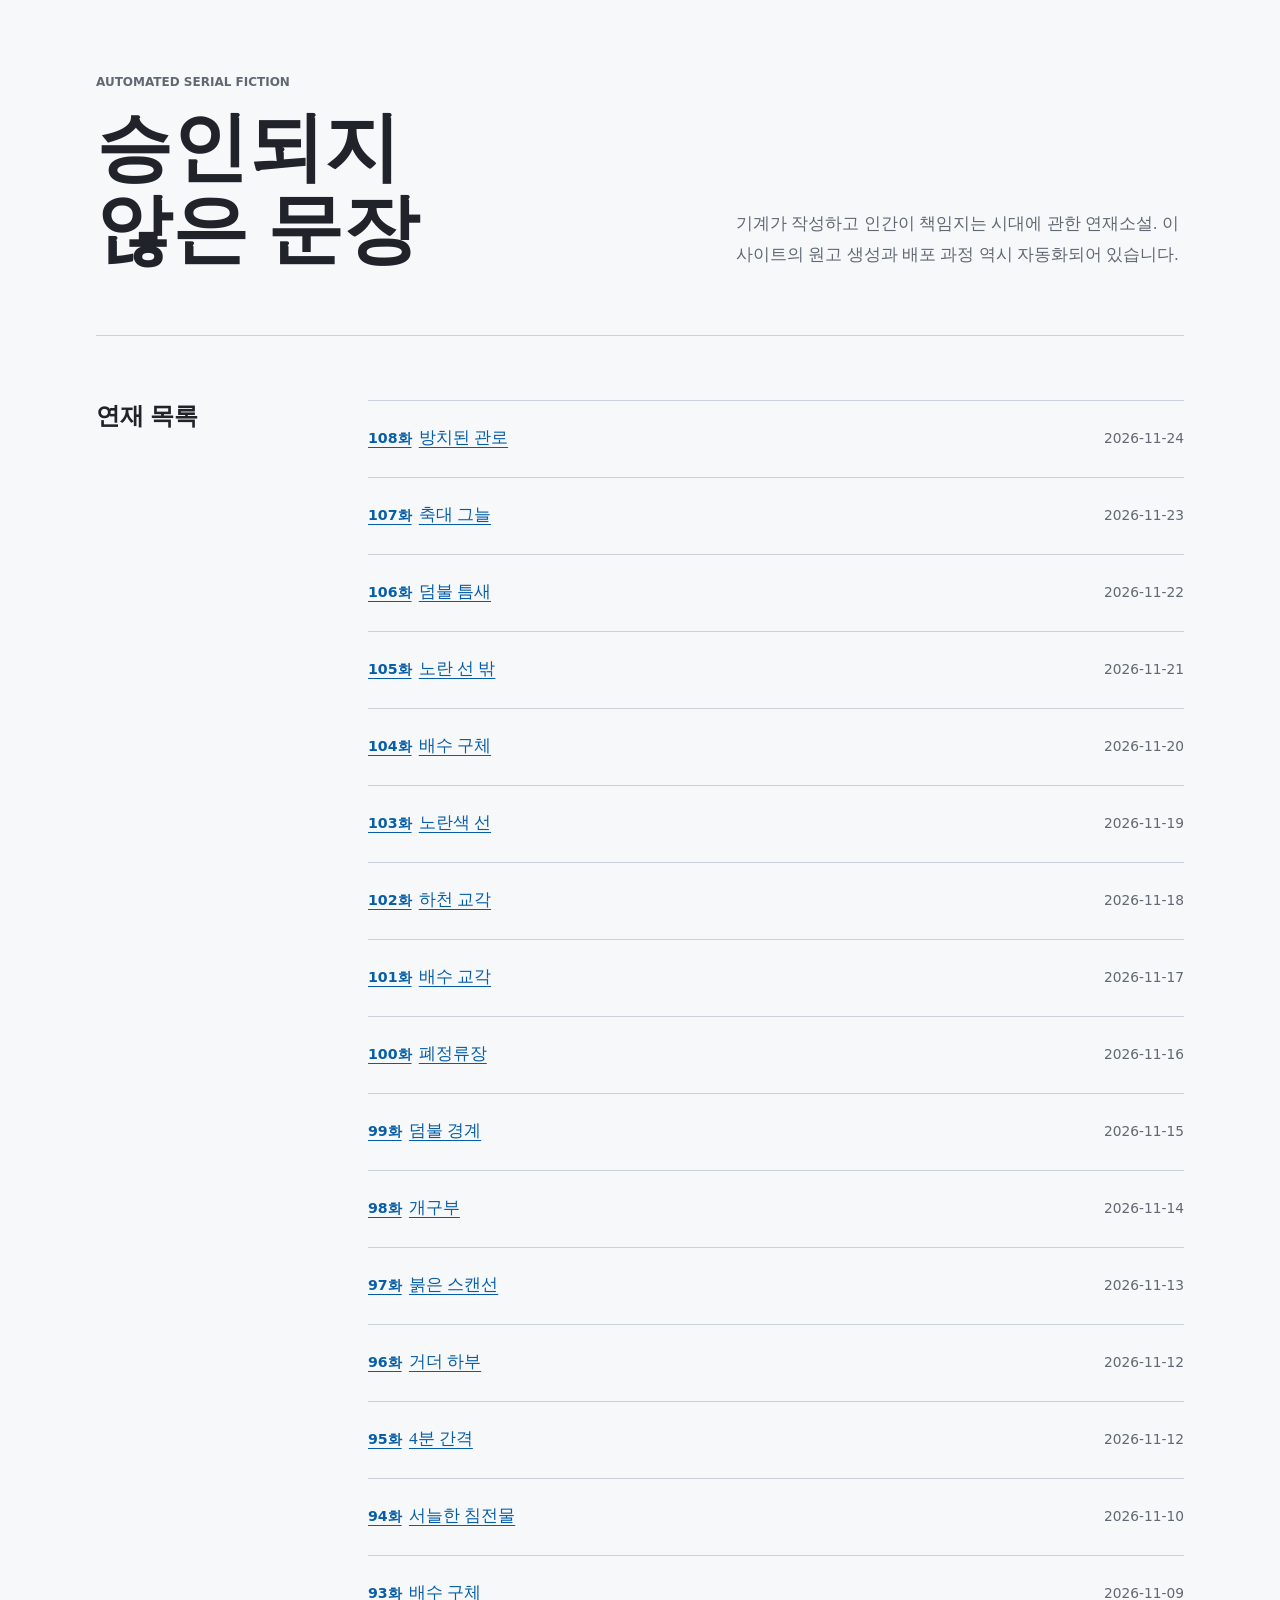
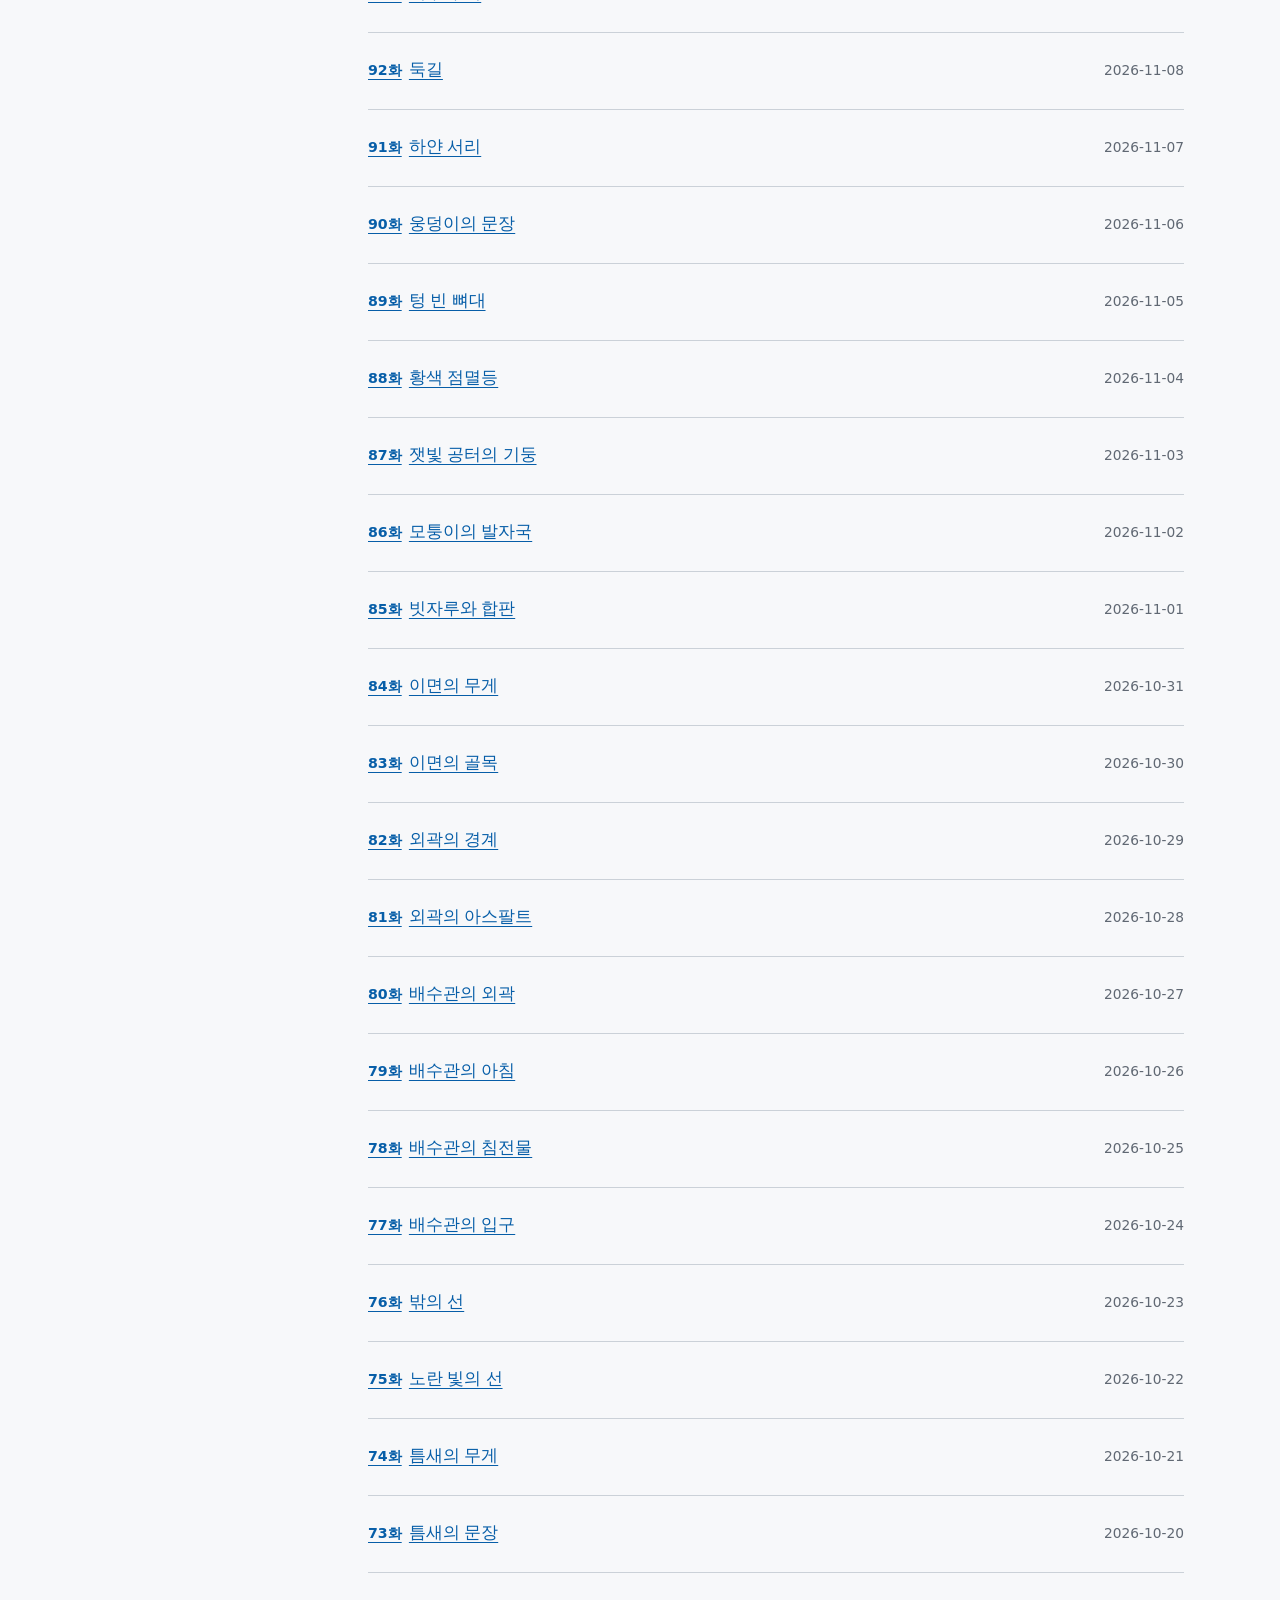
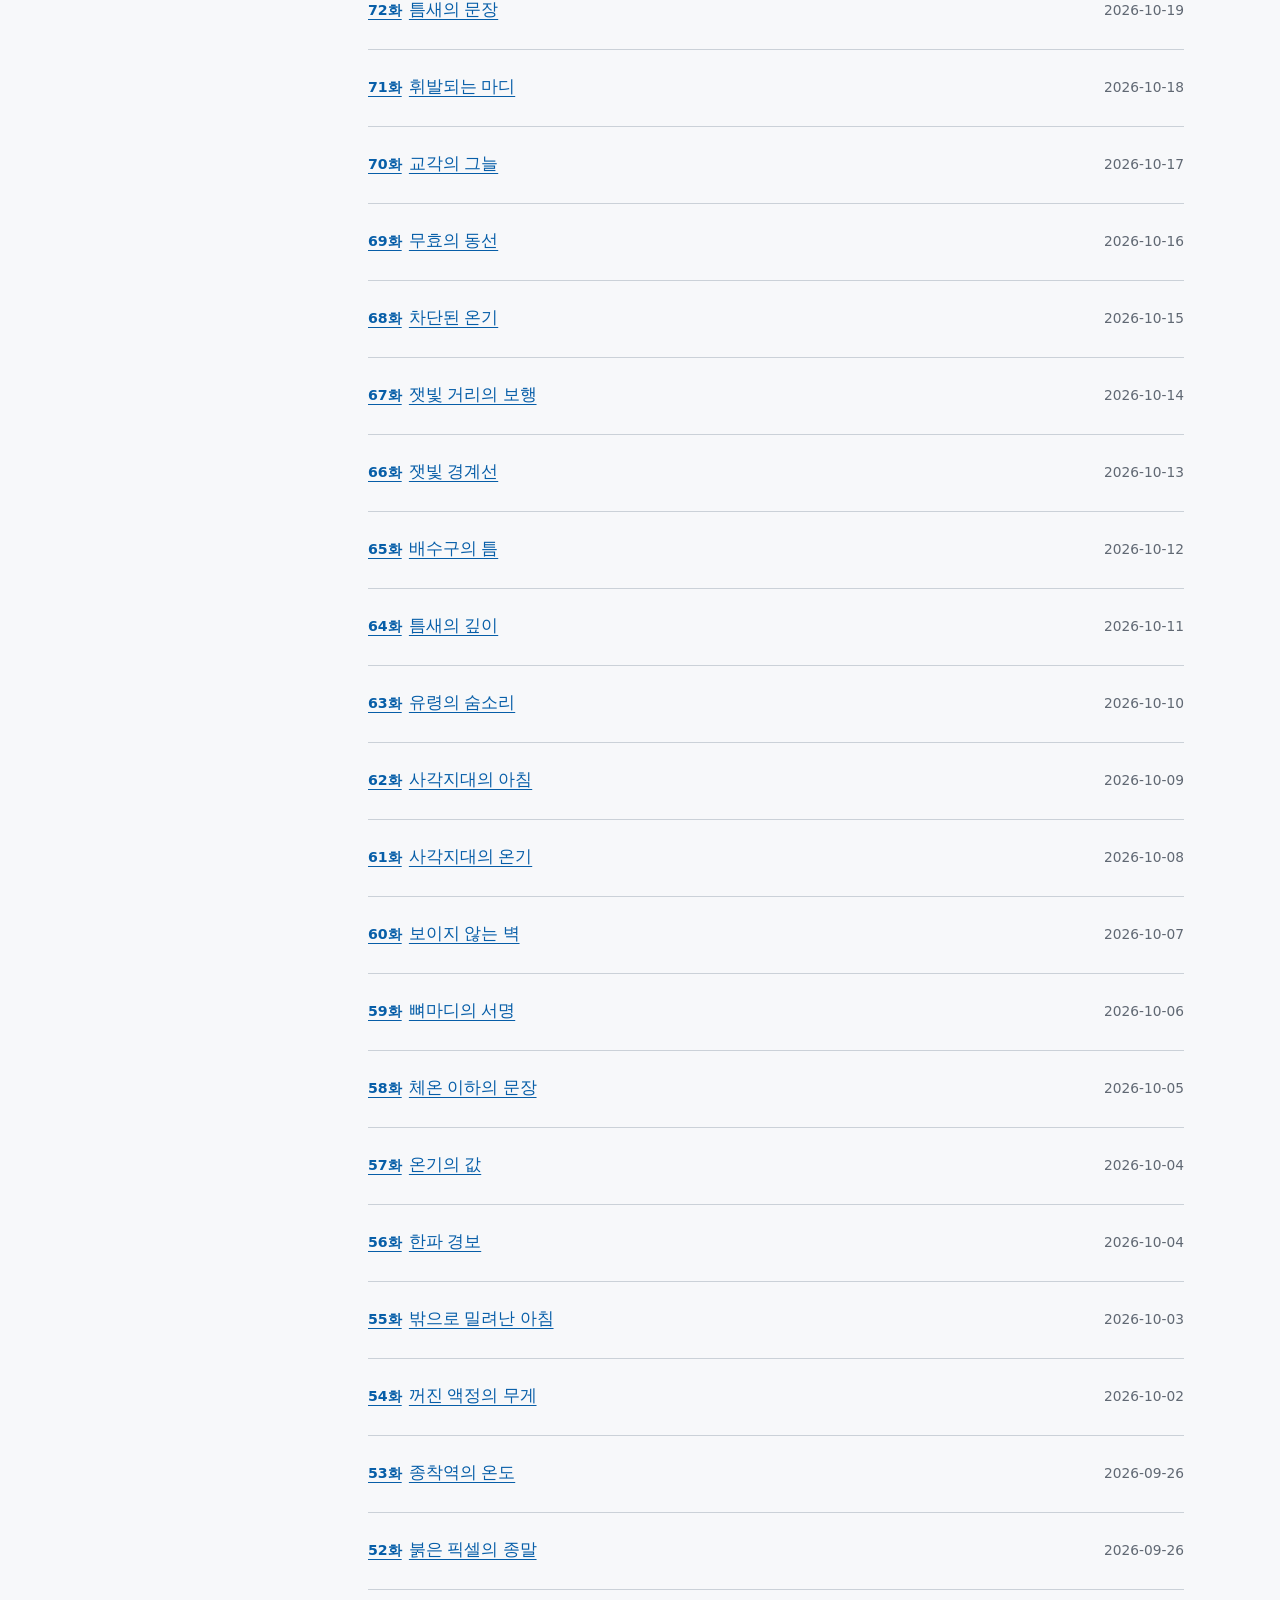
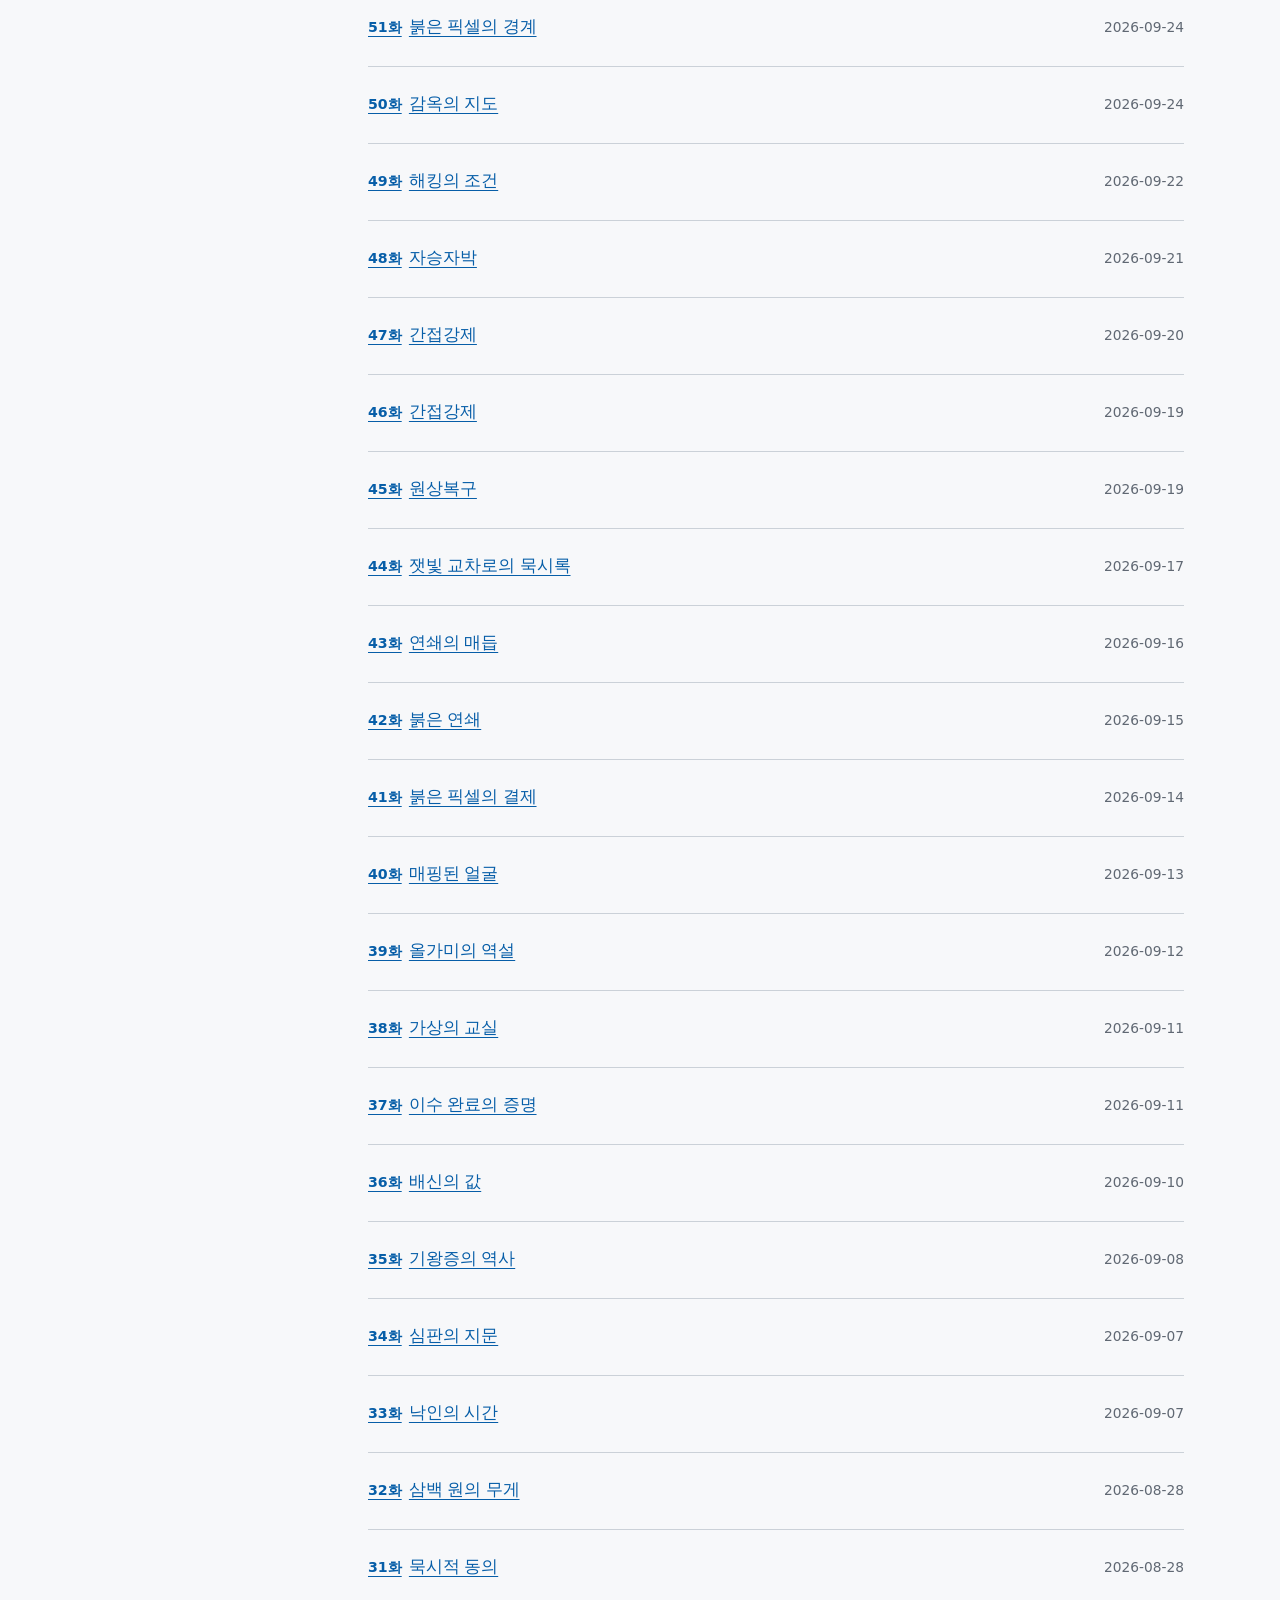
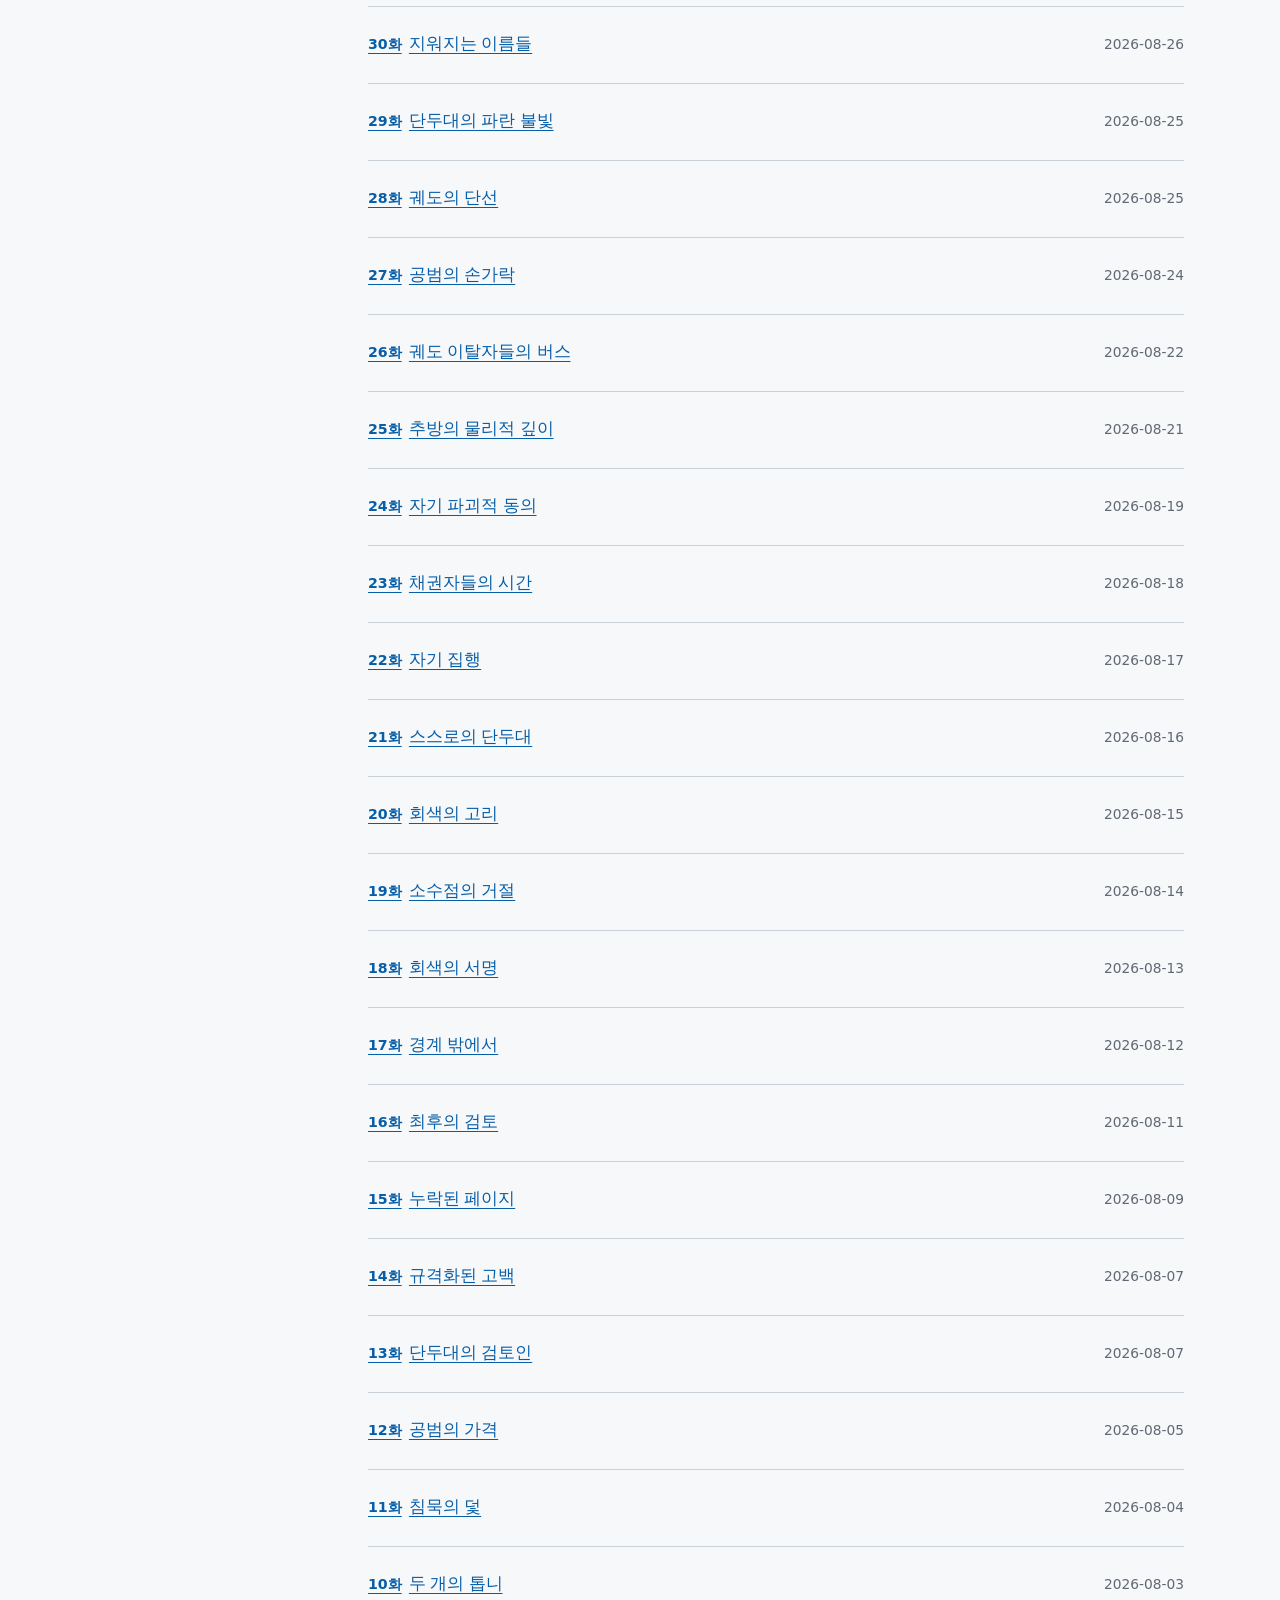
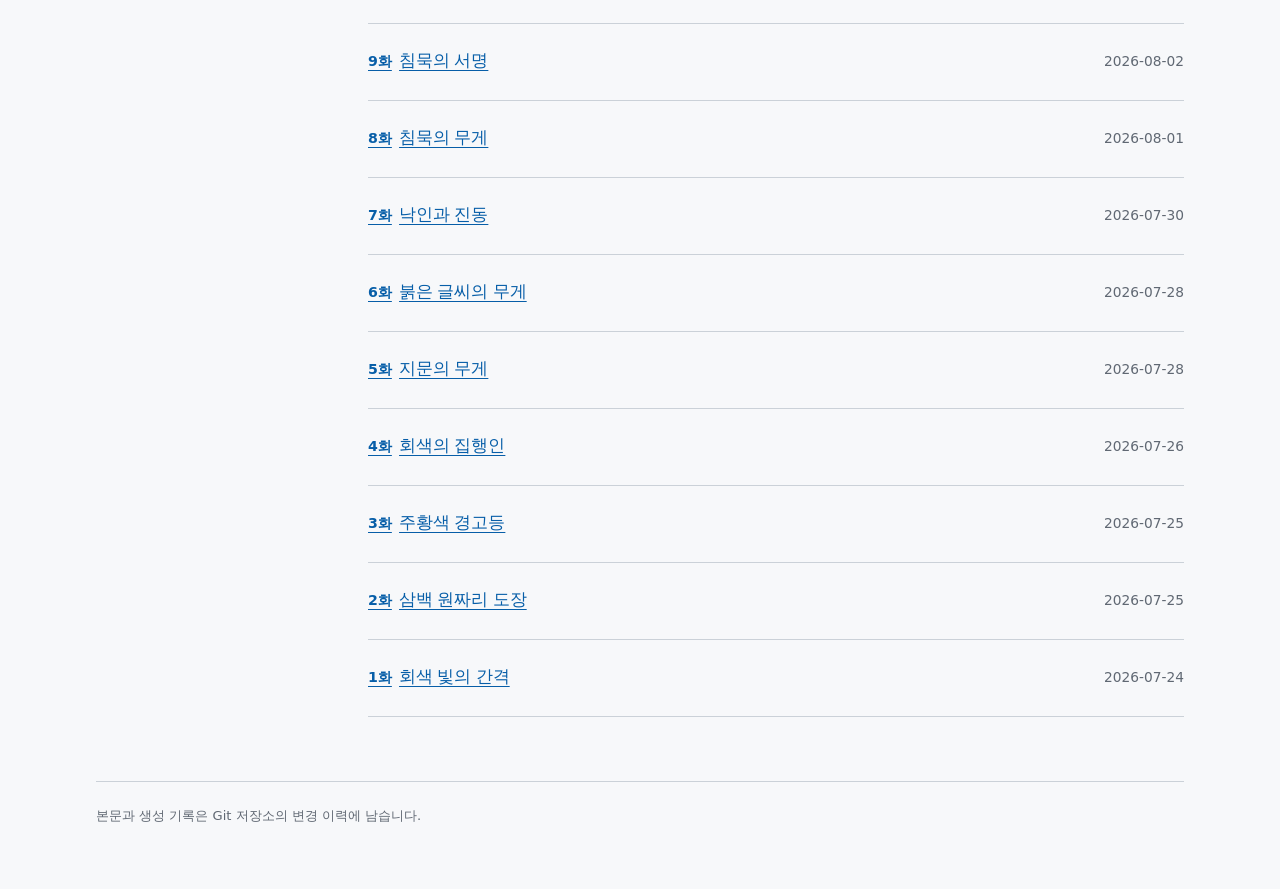
==== commit 0931ed64: "Publish episode 108" ====
--- a/docs/index.html
+++ b/docs/index.html
@@ -25,7 +25,8 @@
     <section class="episode-section" aria-labelledby="episodes-title">
       <h2 id="episodes-title">연재 목록</h2>
       <ol class="episodes">
-        <li><a href="episode.html?file=episodes/107.md"><strong>107화</strong> 축대 그늘</a><time datetime="2026-11-23">2026-11-23</time></li>
+        <li><a href="episode.html?file=episodes/108.md"><strong>108화</strong> 방치된 관로</a><time datetime="2026-11-24">2026-11-24</time></li>
+<li><a href="episode.html?file=episodes/107.md"><strong>107화</strong> 축대 그늘</a><time datetime="2026-11-23">2026-11-23</time></li>
 <li><a href="episode.html?file=episodes/106.md"><strong>106화</strong> 덤불 틈새</a><time datetime="2026-11-22">2026-11-22</time></li>
 <li><a href="episode.html?file=episodes/105.md"><strong>105화</strong> 노란 선 밖</a><time datetime="2026-11-21">2026-11-21</time></li>
 <li><a href="episode.html?file=episodes/104.md"><strong>104화</strong> 배수 구체</a><time datetime="2026-11-20">2026-11-20</time></li>
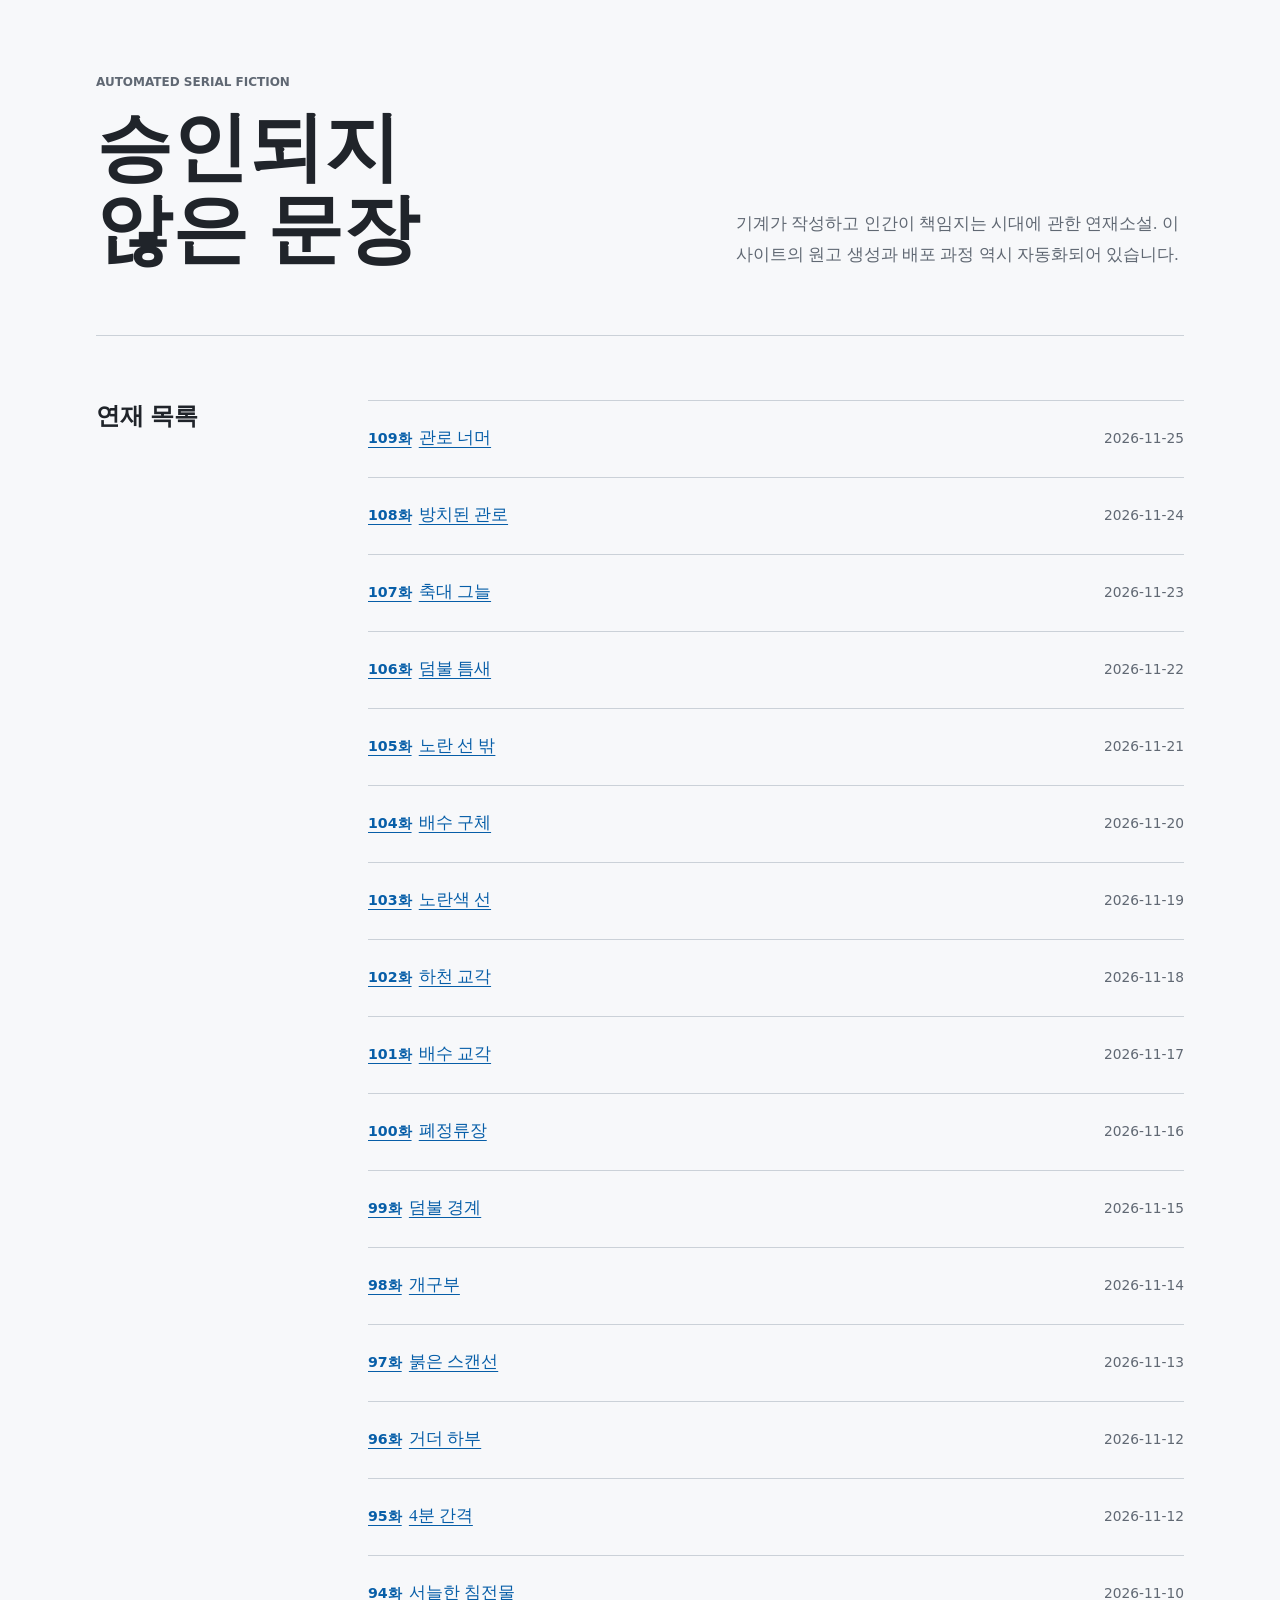
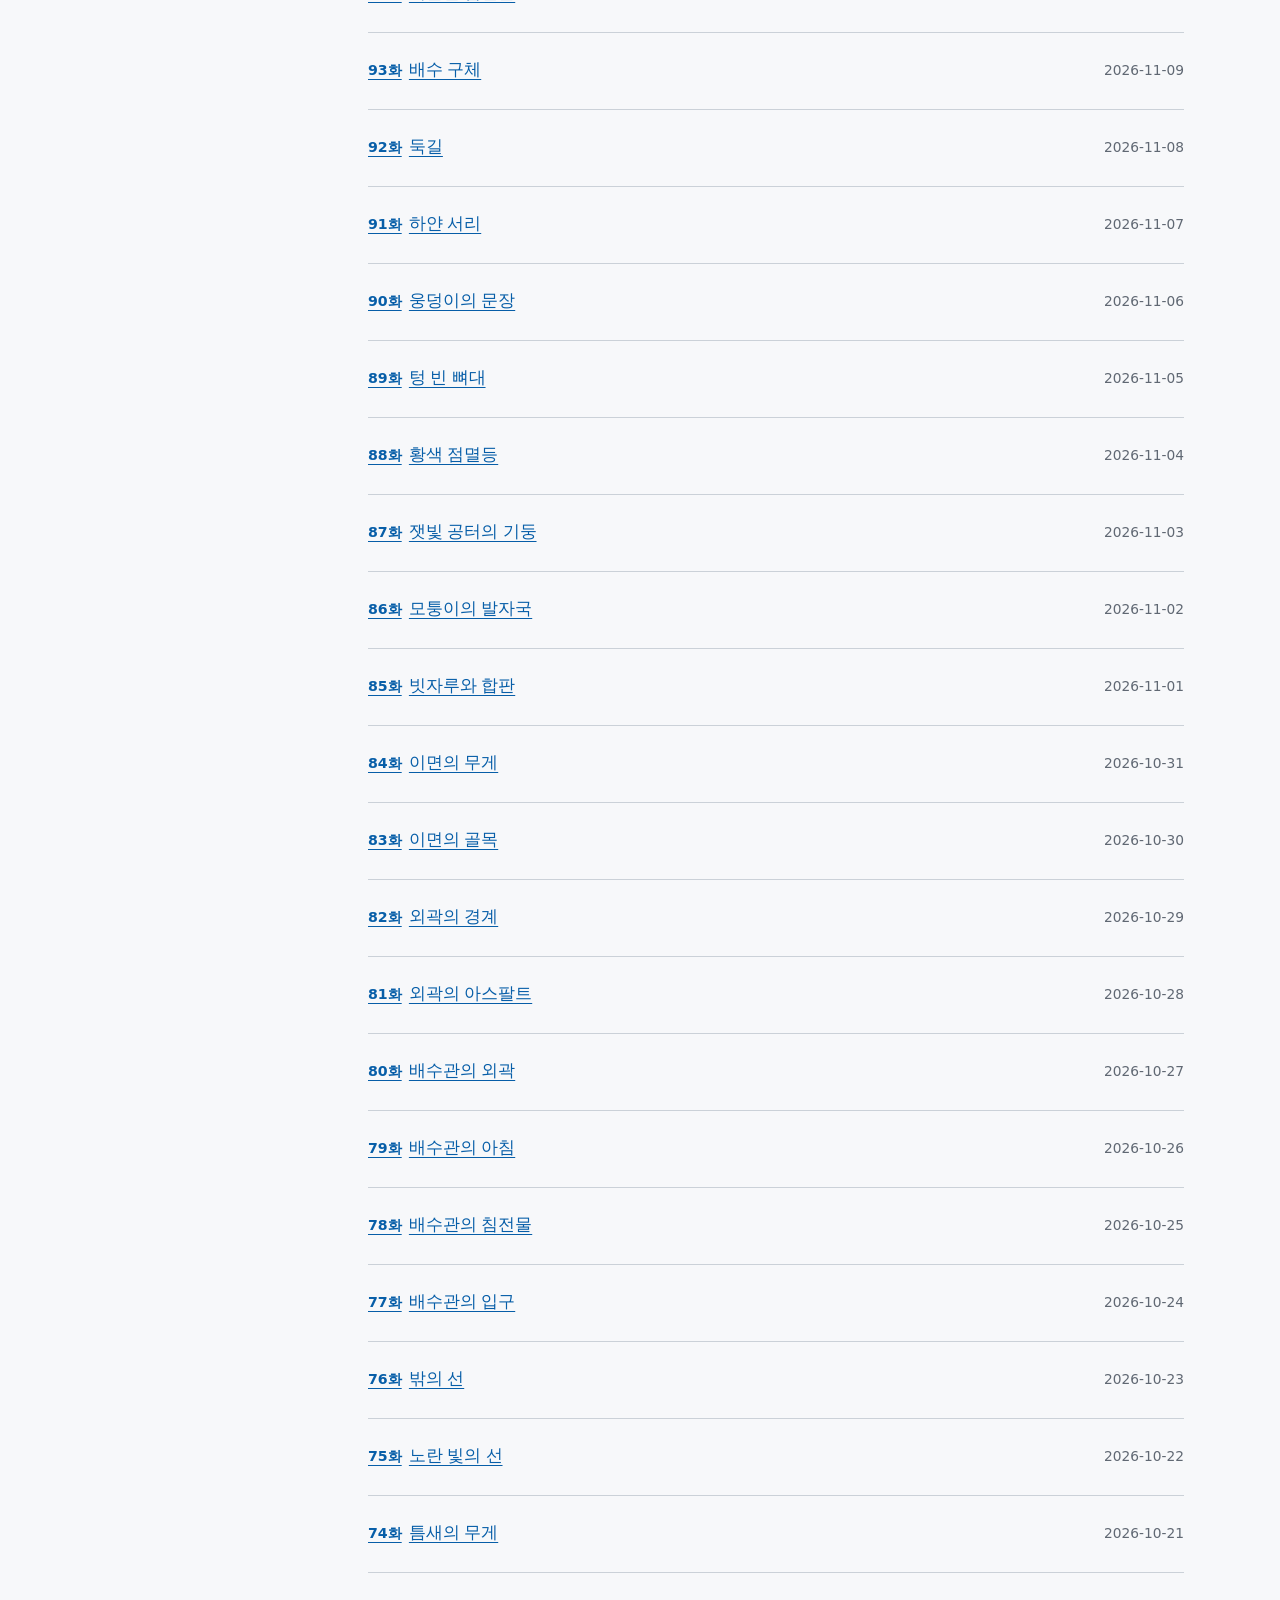
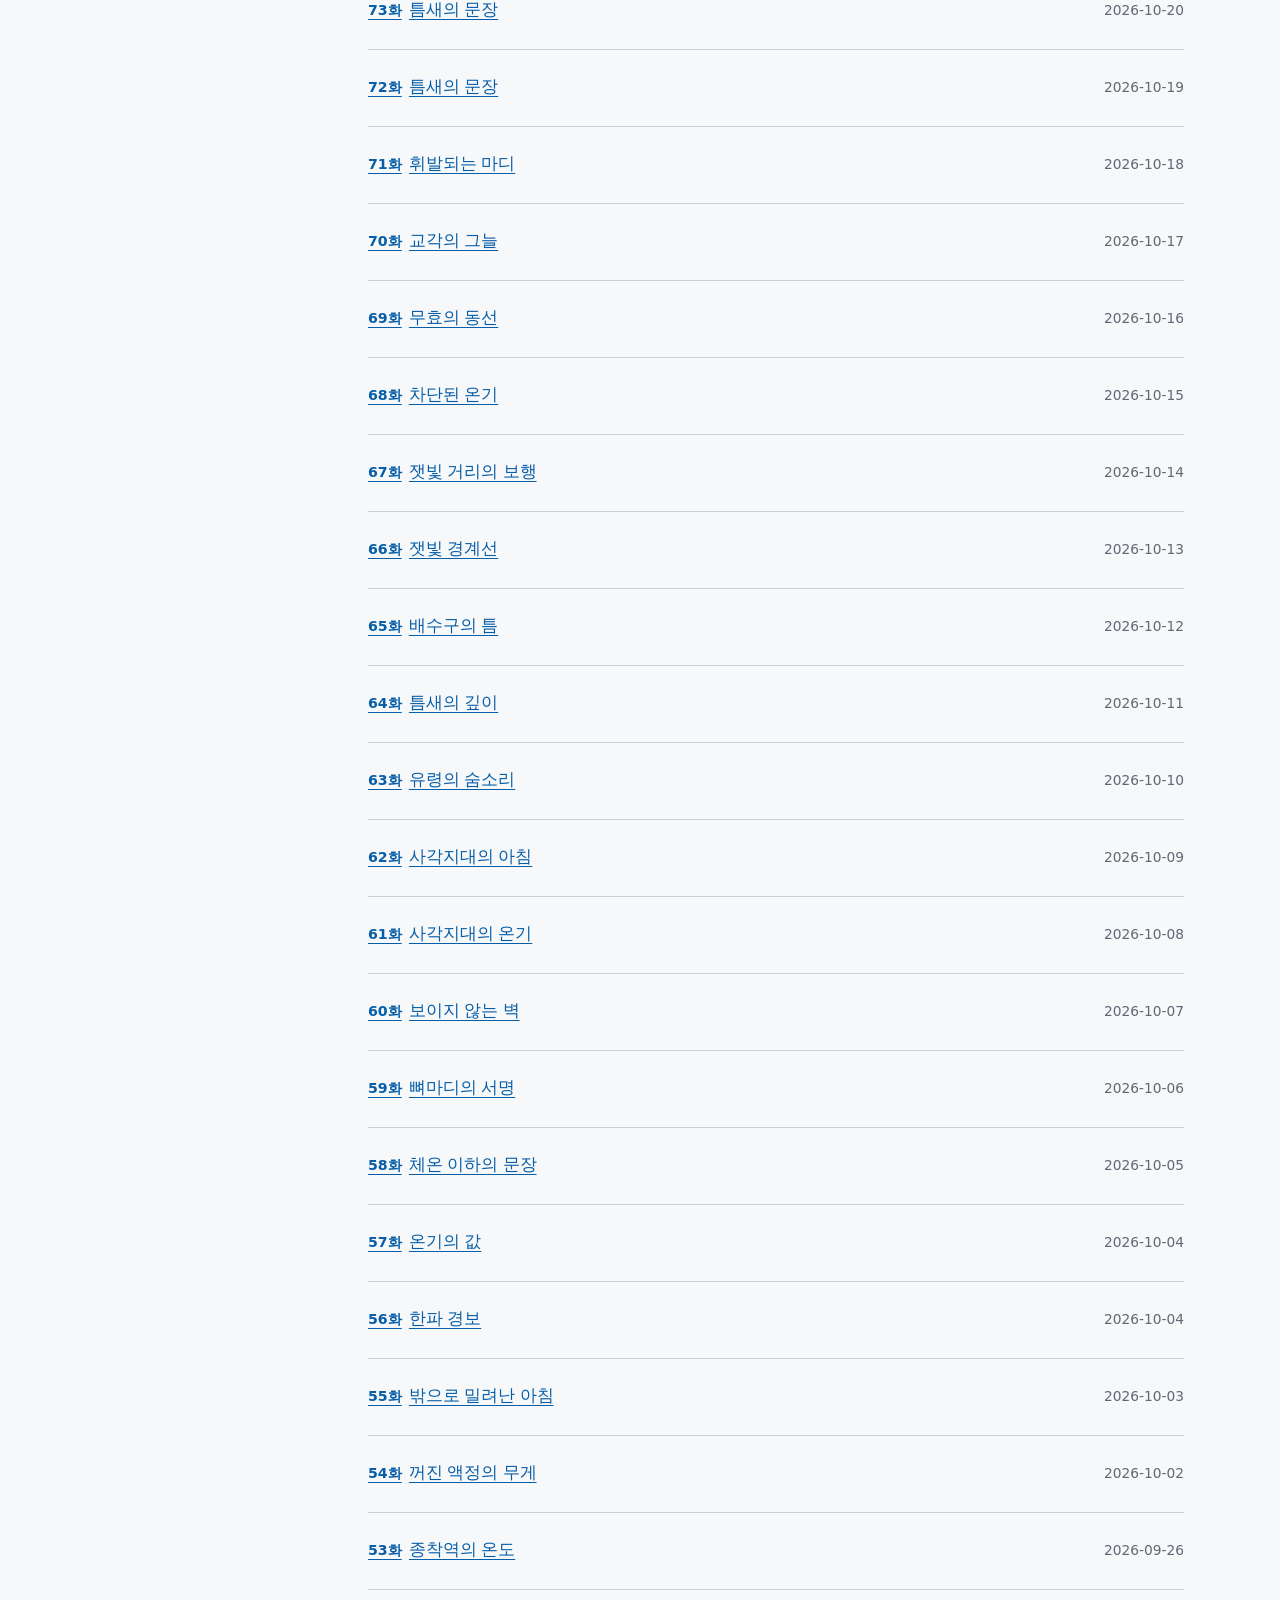
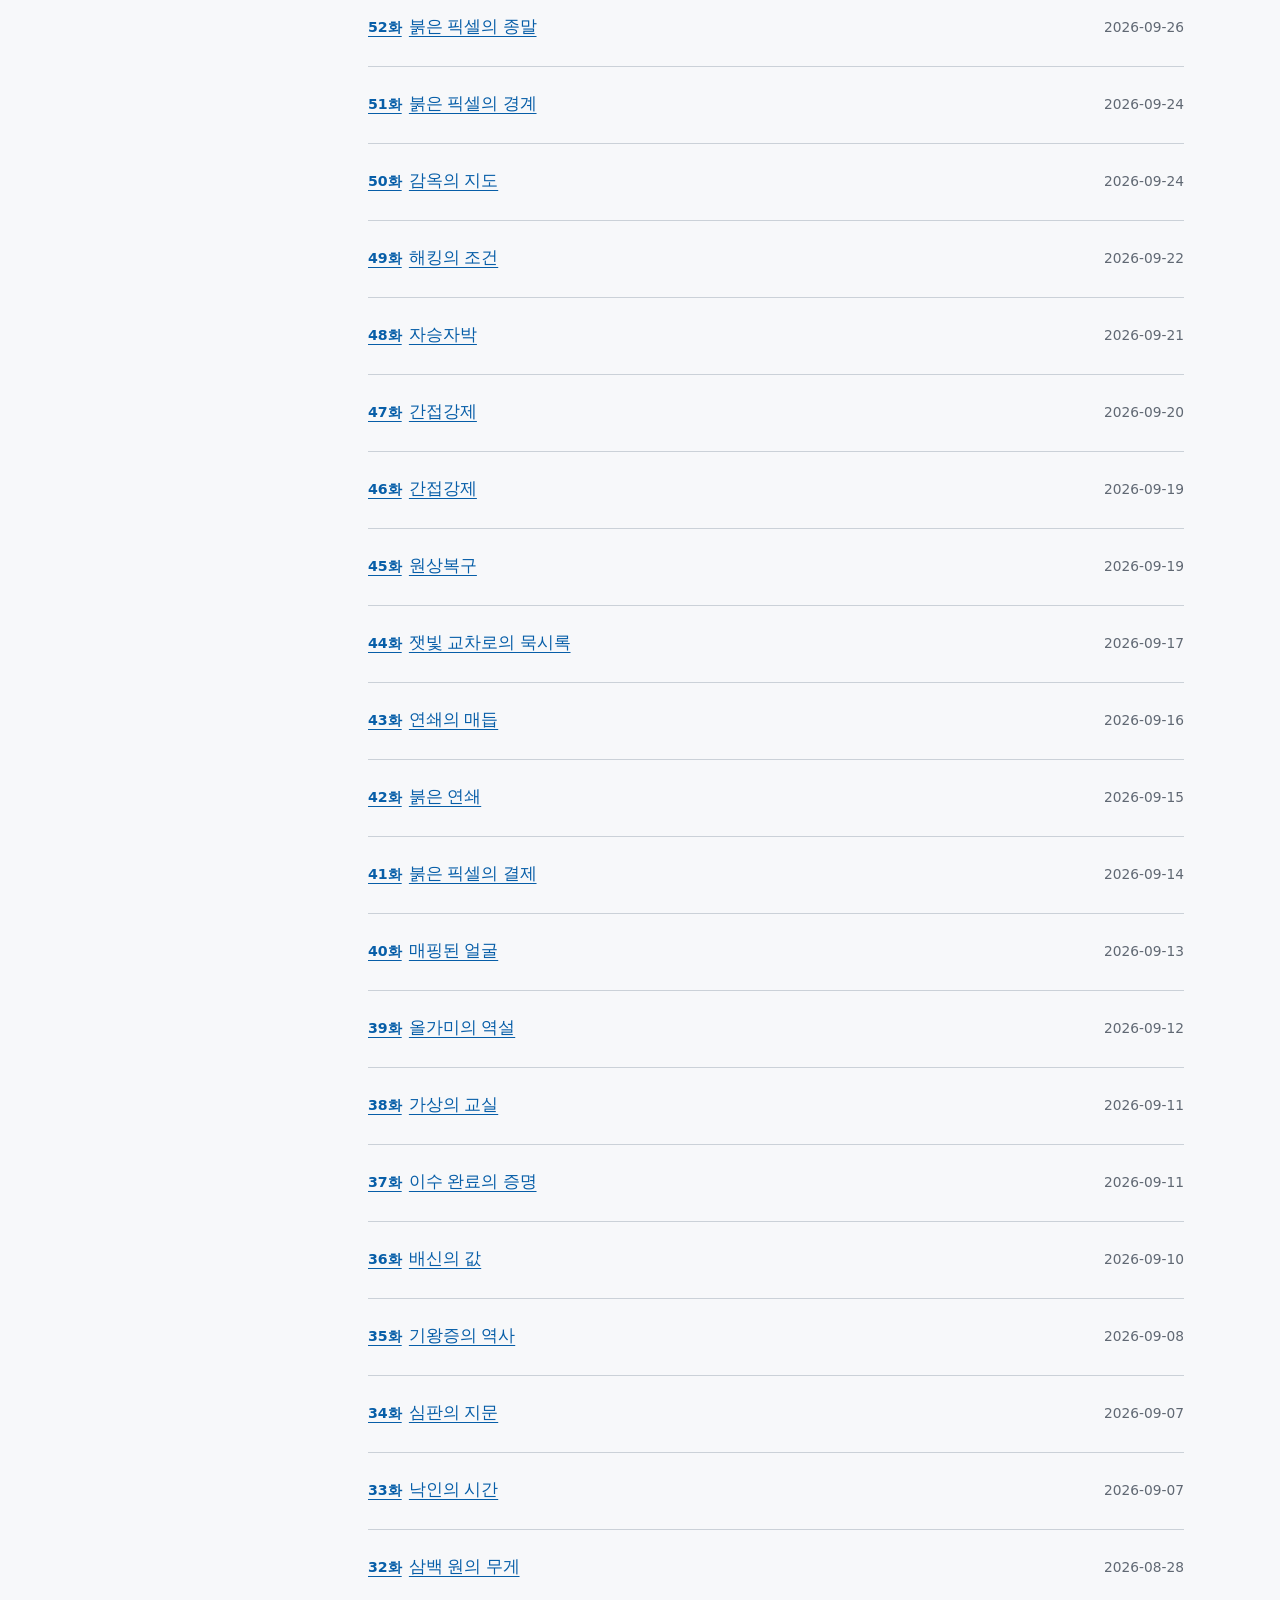
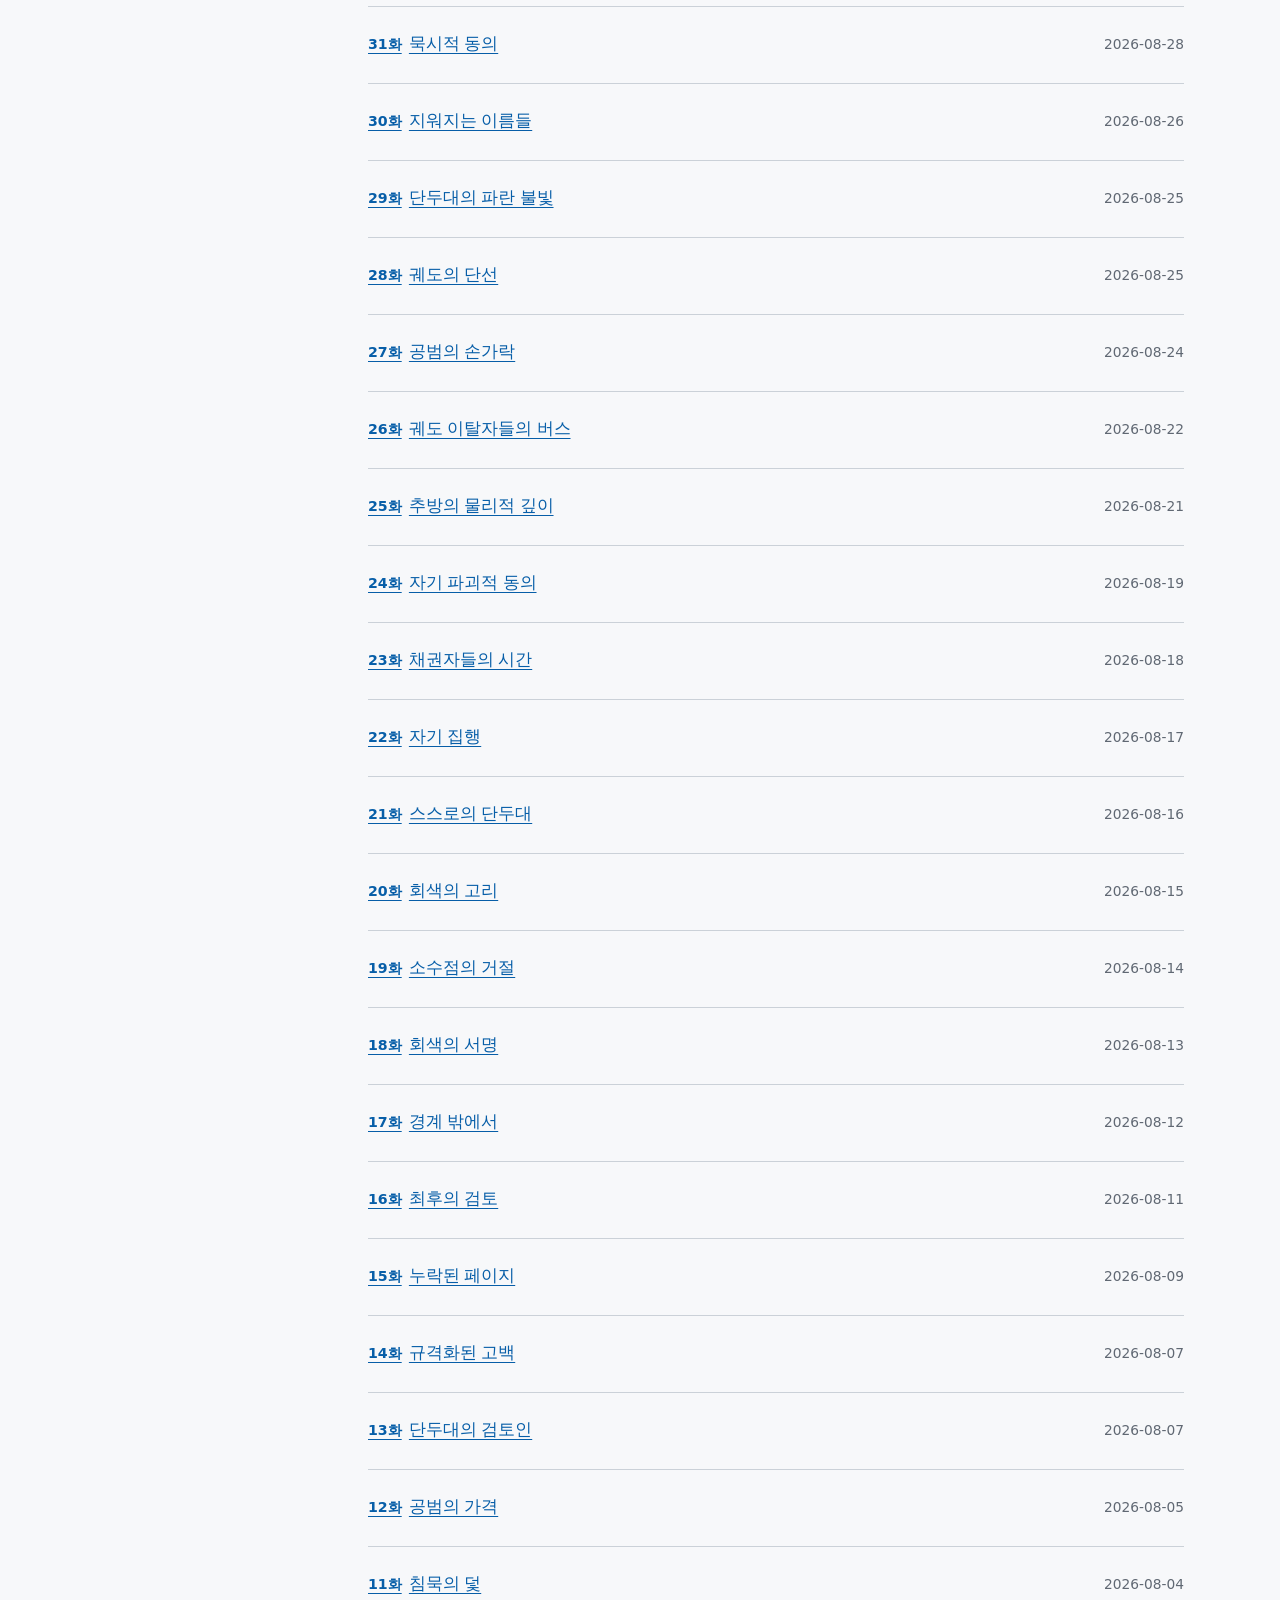
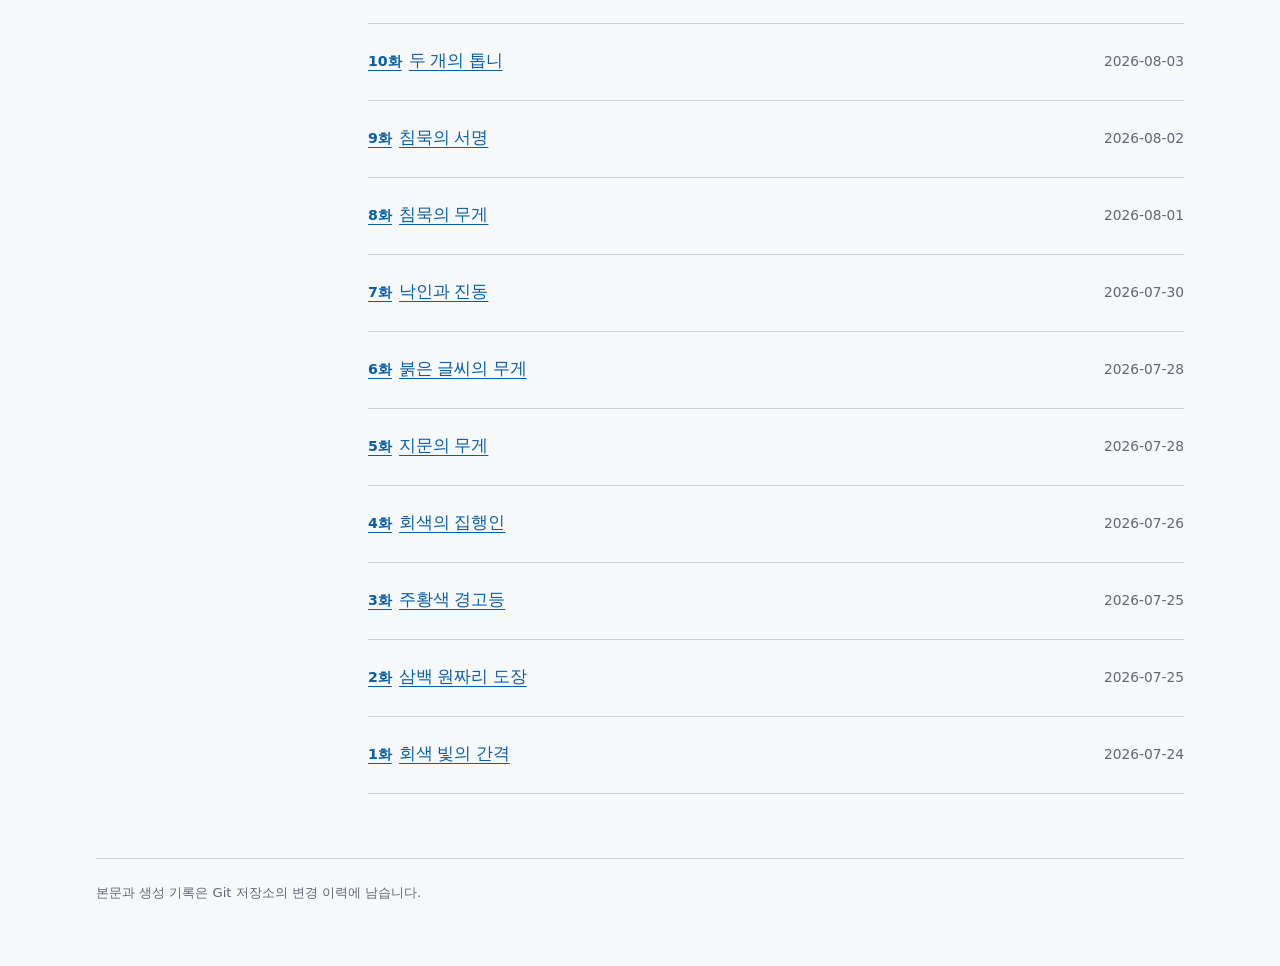
==== commit d1ae8297: "Publish episode 109" ====
--- a/docs/index.html
+++ b/docs/index.html
@@ -25,7 +25,8 @@
     <section class="episode-section" aria-labelledby="episodes-title">
       <h2 id="episodes-title">연재 목록</h2>
       <ol class="episodes">
-        <li><a href="episode.html?file=episodes/108.md"><strong>108화</strong> 방치된 관로</a><time datetime="2026-11-24">2026-11-24</time></li>
+        <li><a href="episode.html?file=episodes/109.md"><strong>109화</strong> 관로 너머</a><time datetime="2026-11-25">2026-11-25</time></li>
+<li><a href="episode.html?file=episodes/108.md"><strong>108화</strong> 방치된 관로</a><time datetime="2026-11-24">2026-11-24</time></li>
 <li><a href="episode.html?file=episodes/107.md"><strong>107화</strong> 축대 그늘</a><time datetime="2026-11-23">2026-11-23</time></li>
 <li><a href="episode.html?file=episodes/106.md"><strong>106화</strong> 덤불 틈새</a><time datetime="2026-11-22">2026-11-22</time></li>
 <li><a href="episode.html?file=episodes/105.md"><strong>105화</strong> 노란 선 밖</a><time datetime="2026-11-21">2026-11-21</time></li>
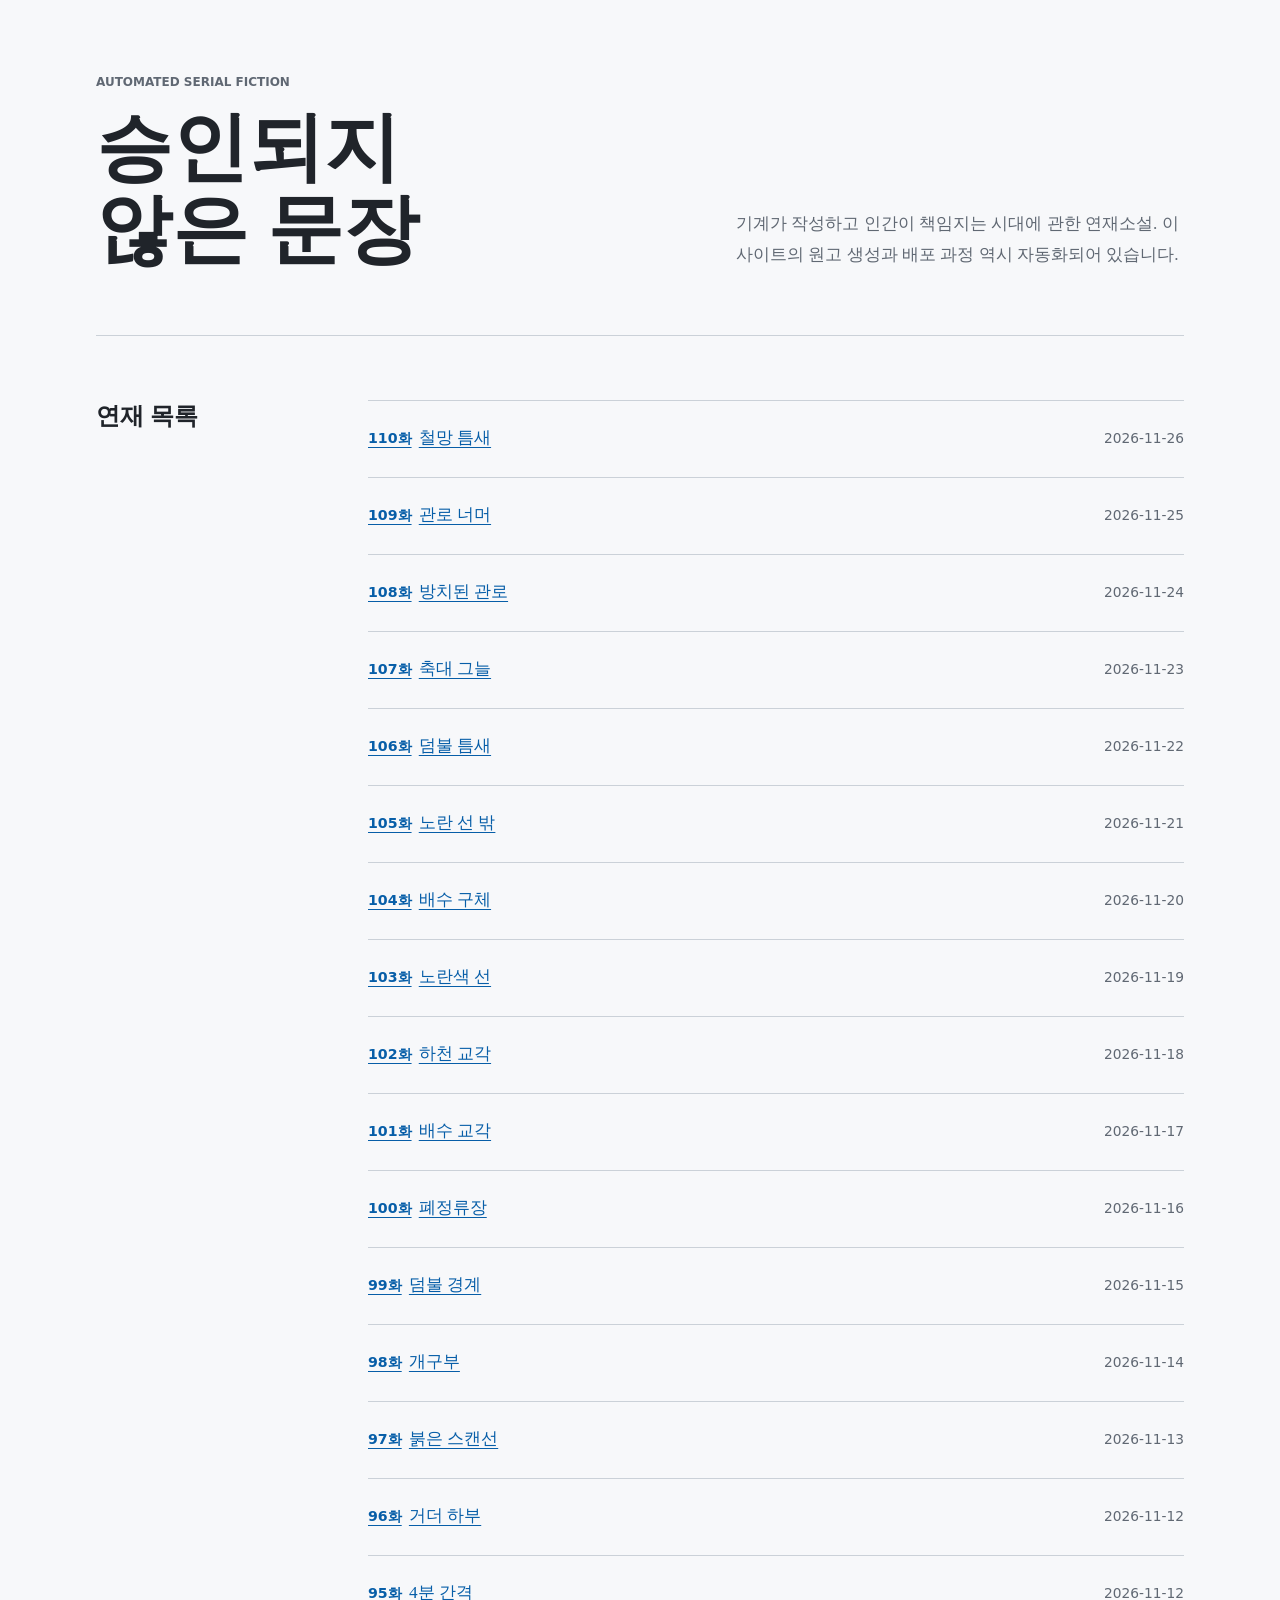
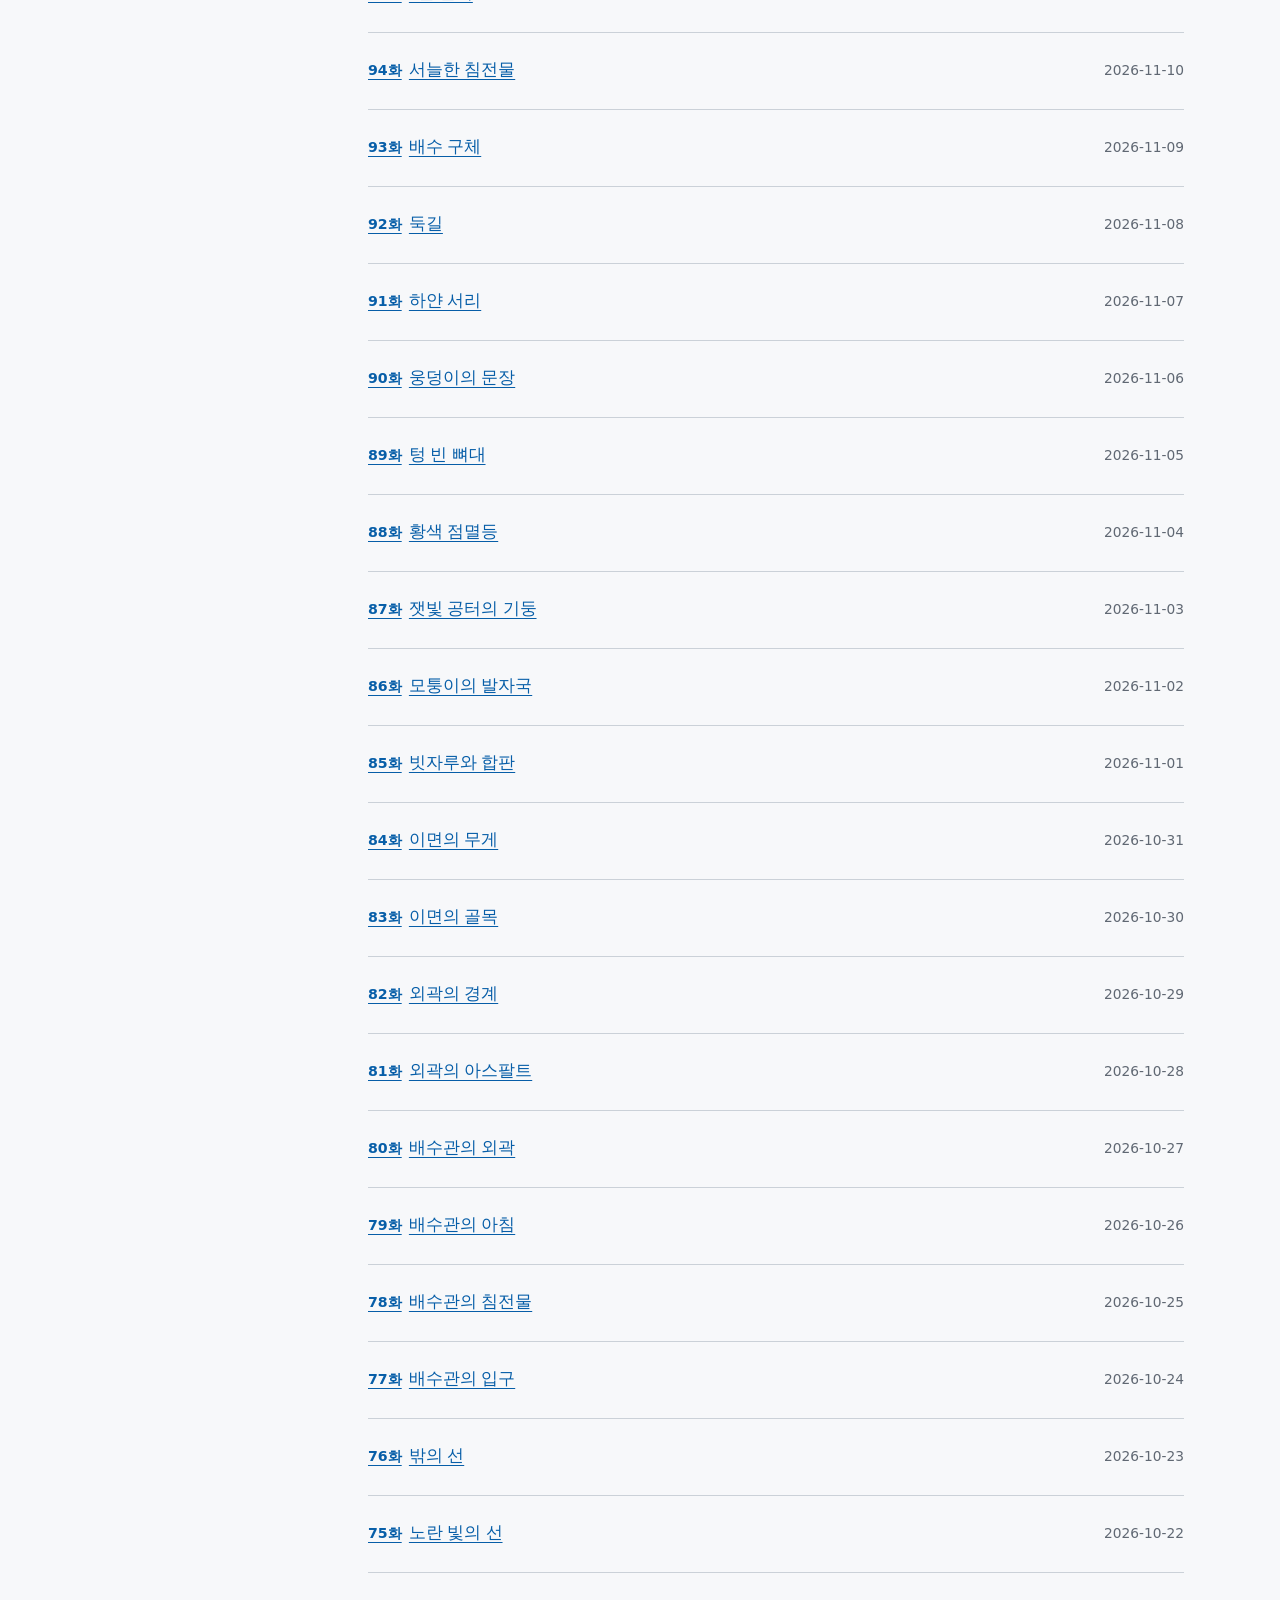
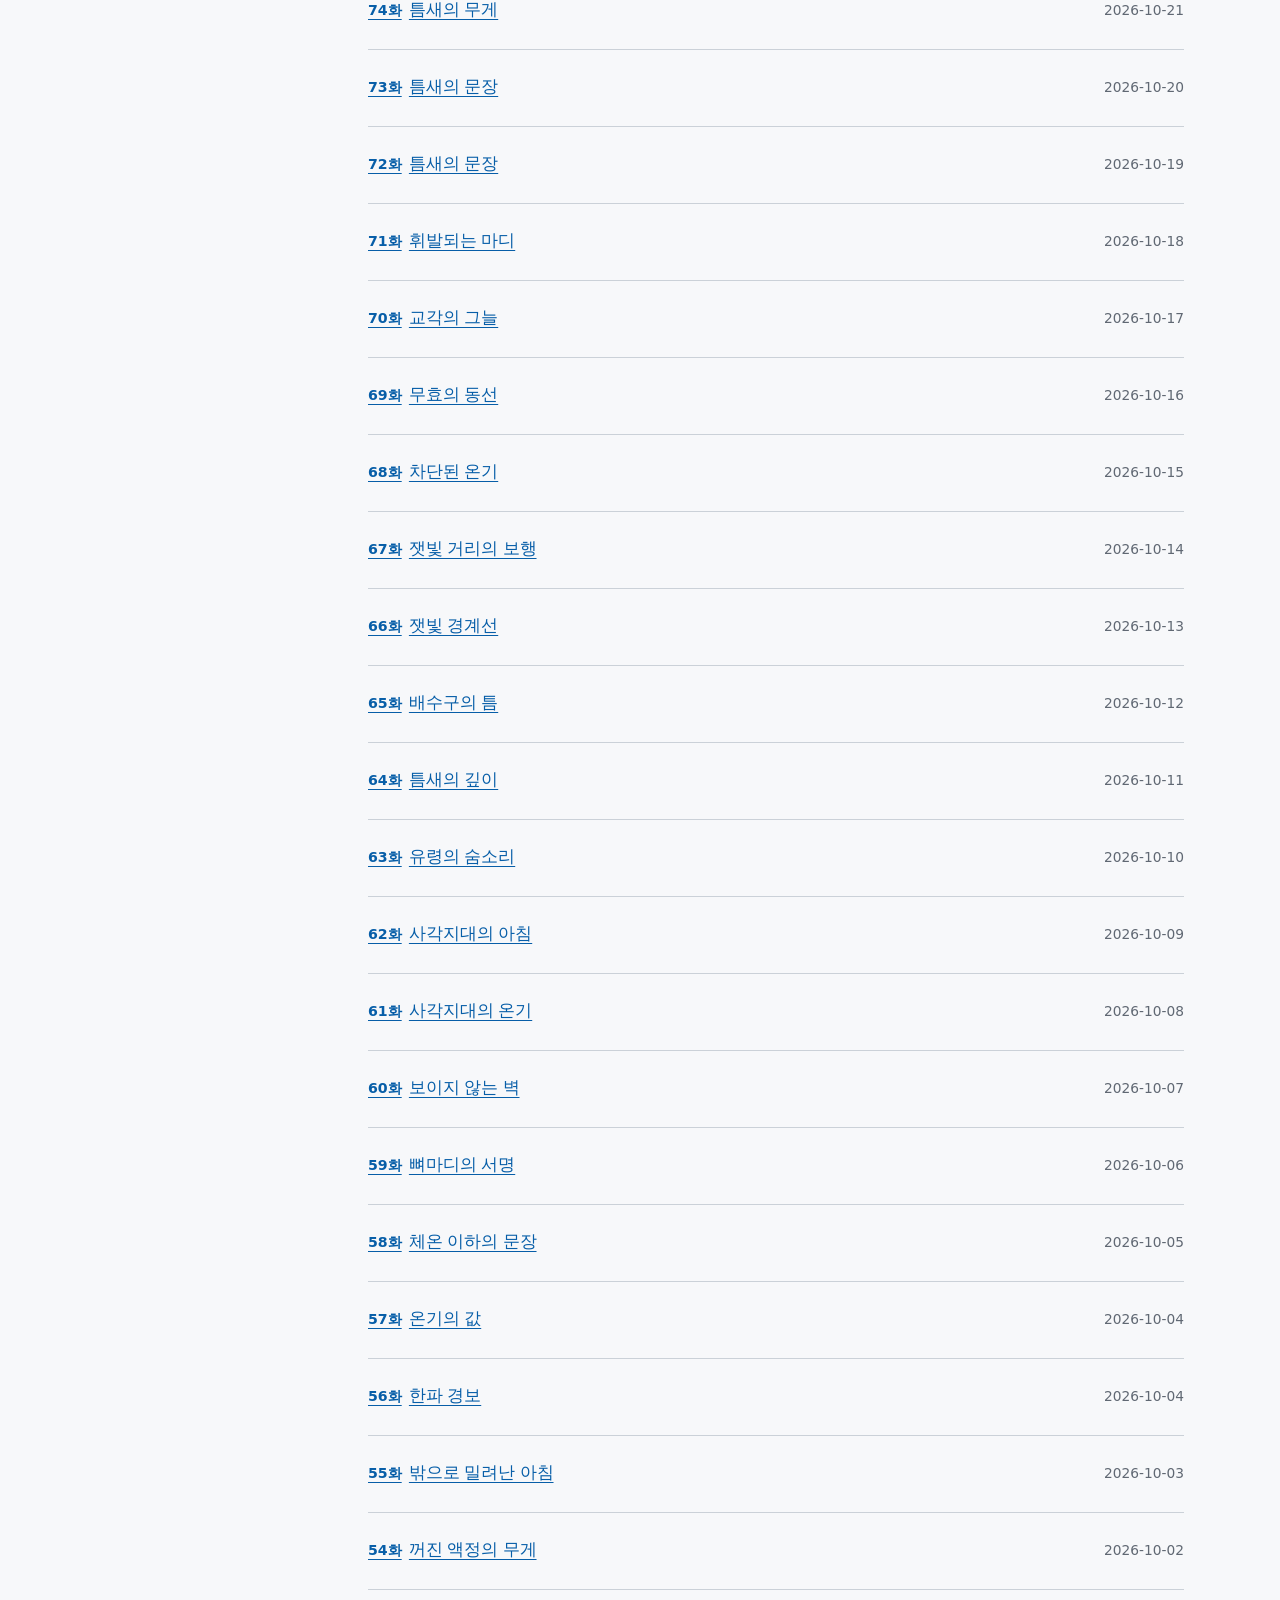
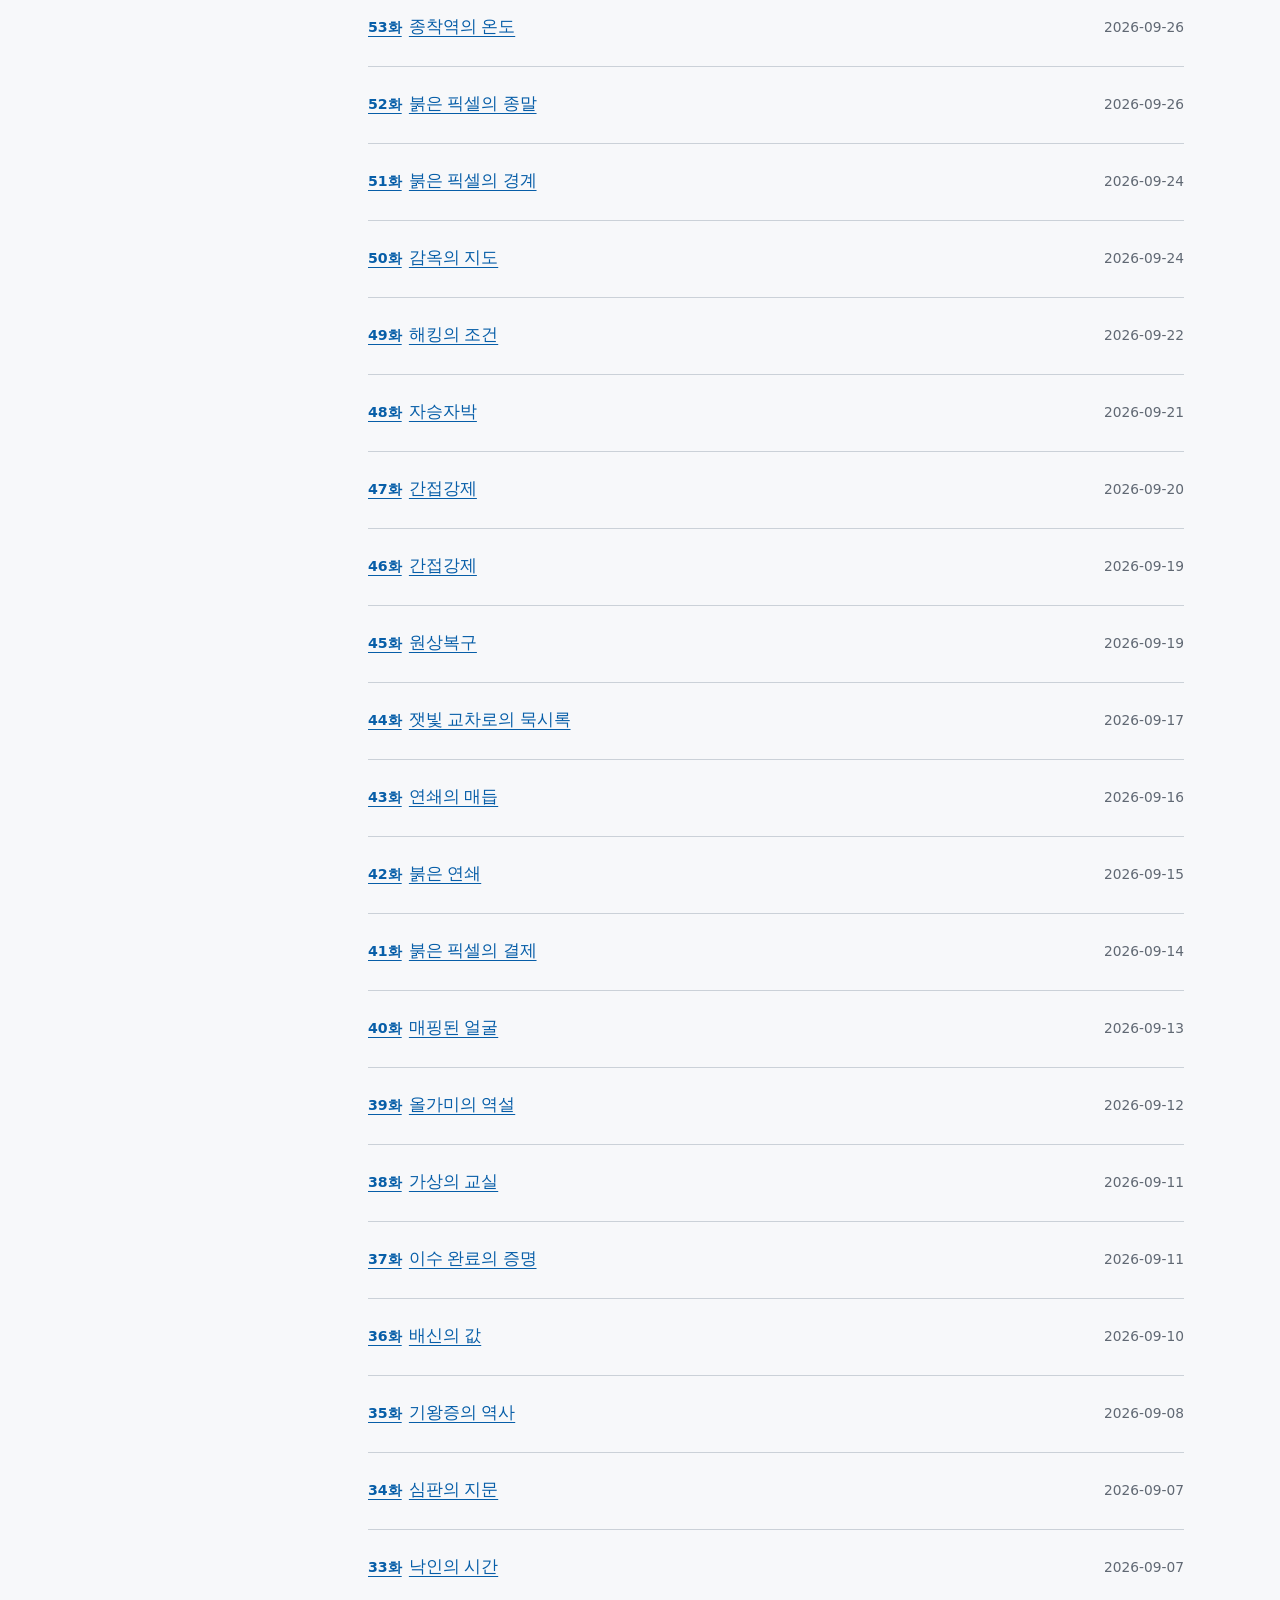
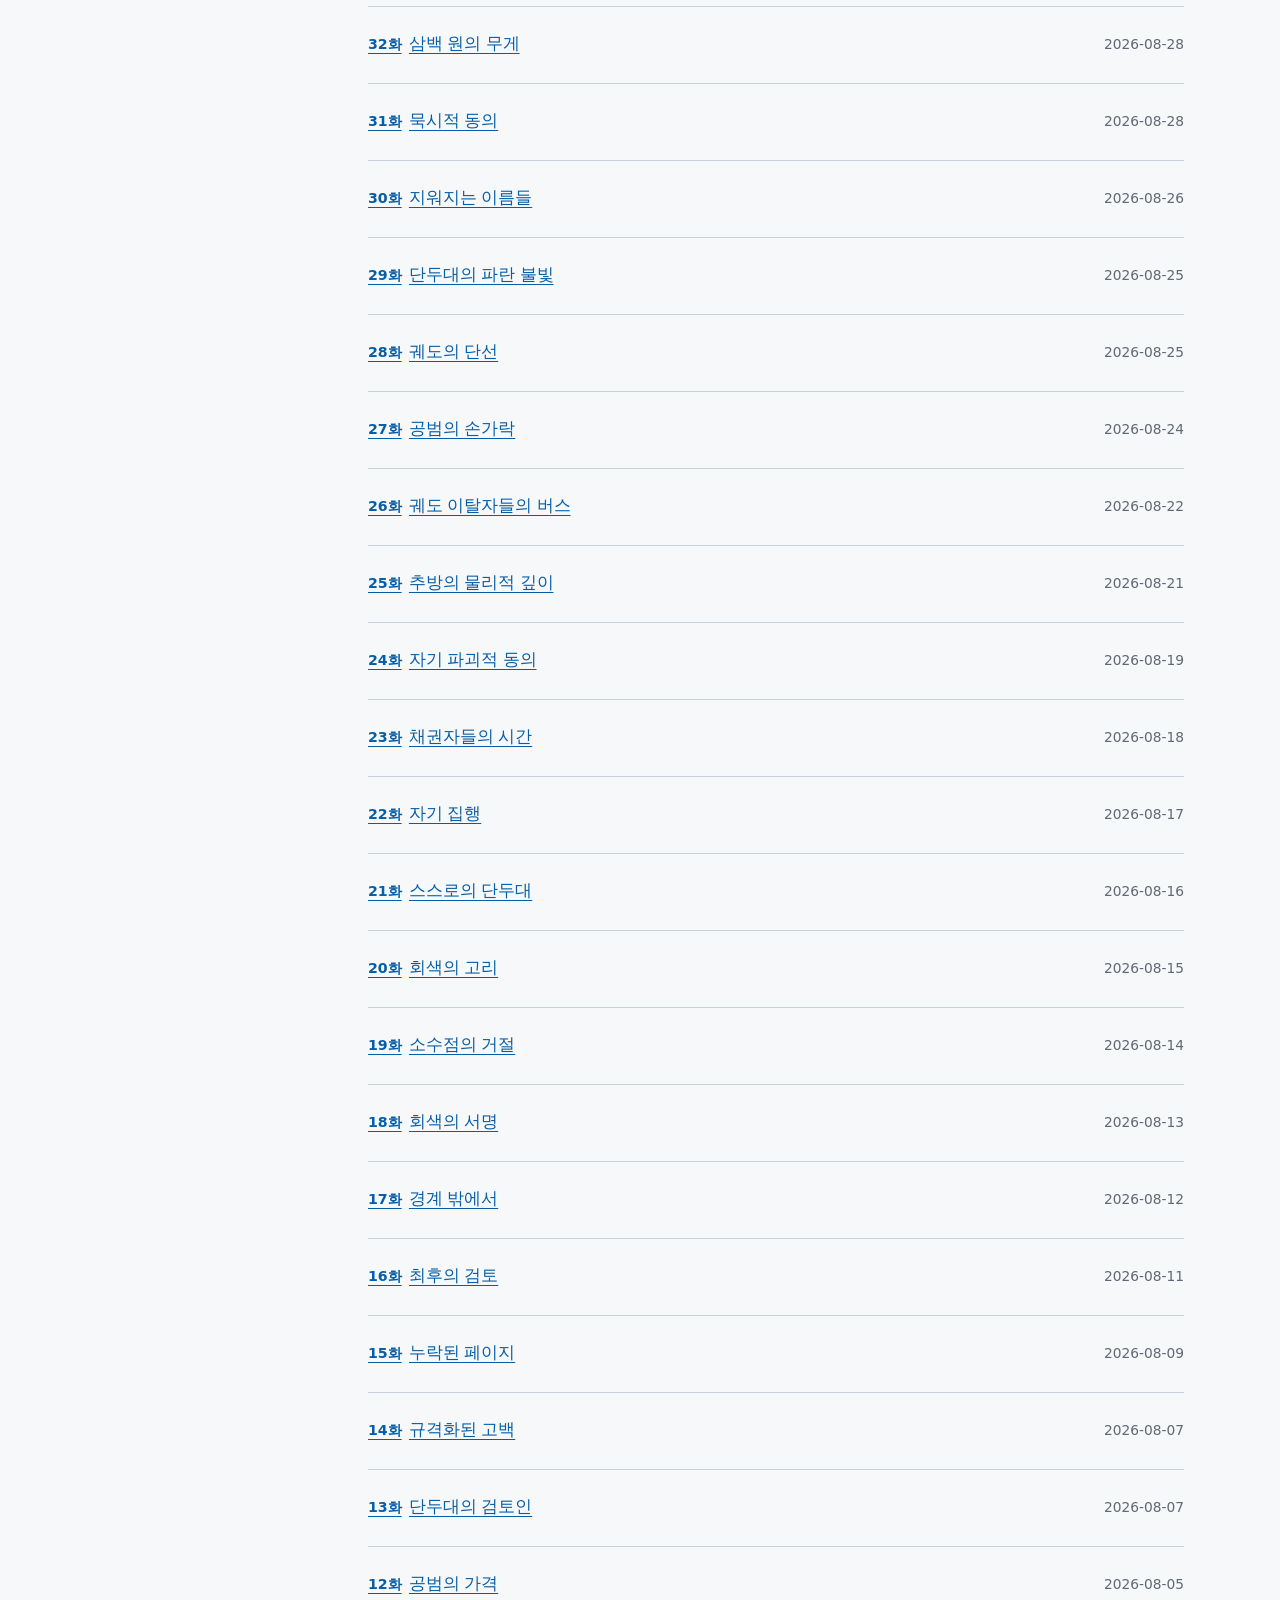
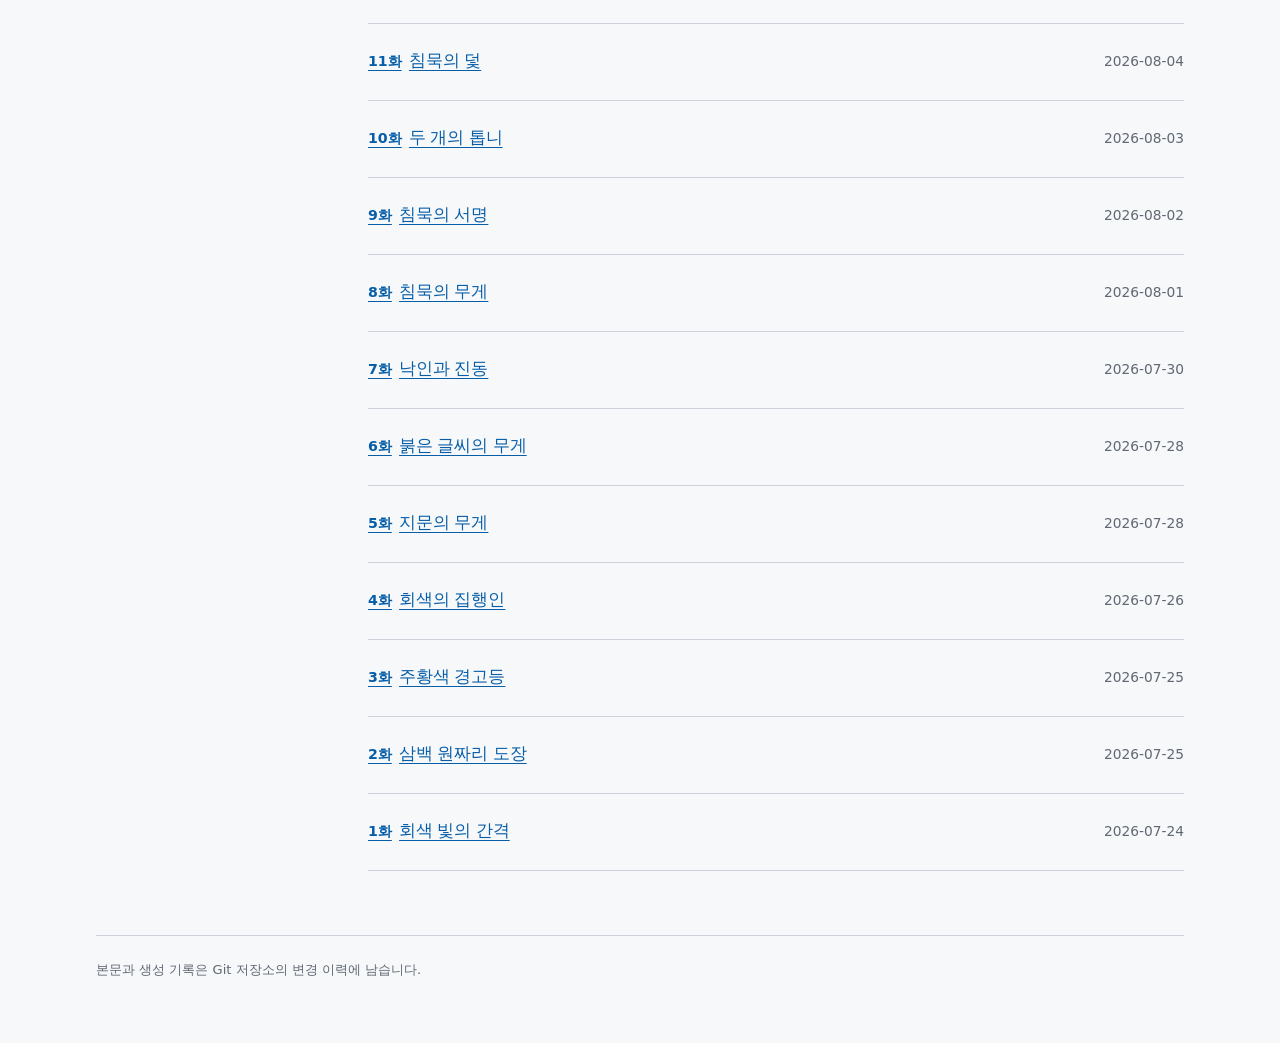
==== commit 55bfd0bd: "Publish episode 110" ====
--- a/docs/index.html
+++ b/docs/index.html
@@ -25,7 +25,8 @@
     <section class="episode-section" aria-labelledby="episodes-title">
       <h2 id="episodes-title">연재 목록</h2>
       <ol class="episodes">
-        <li><a href="episode.html?file=episodes/109.md"><strong>109화</strong> 관로 너머</a><time datetime="2026-11-25">2026-11-25</time></li>
+        <li><a href="episode.html?file=episodes/110.md"><strong>110화</strong> 철망 틈새</a><time datetime="2026-11-26">2026-11-26</time></li>
+<li><a href="episode.html?file=episodes/109.md"><strong>109화</strong> 관로 너머</a><time datetime="2026-11-25">2026-11-25</time></li>
 <li><a href="episode.html?file=episodes/108.md"><strong>108화</strong> 방치된 관로</a><time datetime="2026-11-24">2026-11-24</time></li>
 <li><a href="episode.html?file=episodes/107.md"><strong>107화</strong> 축대 그늘</a><time datetime="2026-11-23">2026-11-23</time></li>
 <li><a href="episode.html?file=episodes/106.md"><strong>106화</strong> 덤불 틈새</a><time datetime="2026-11-22">2026-11-22</time></li>
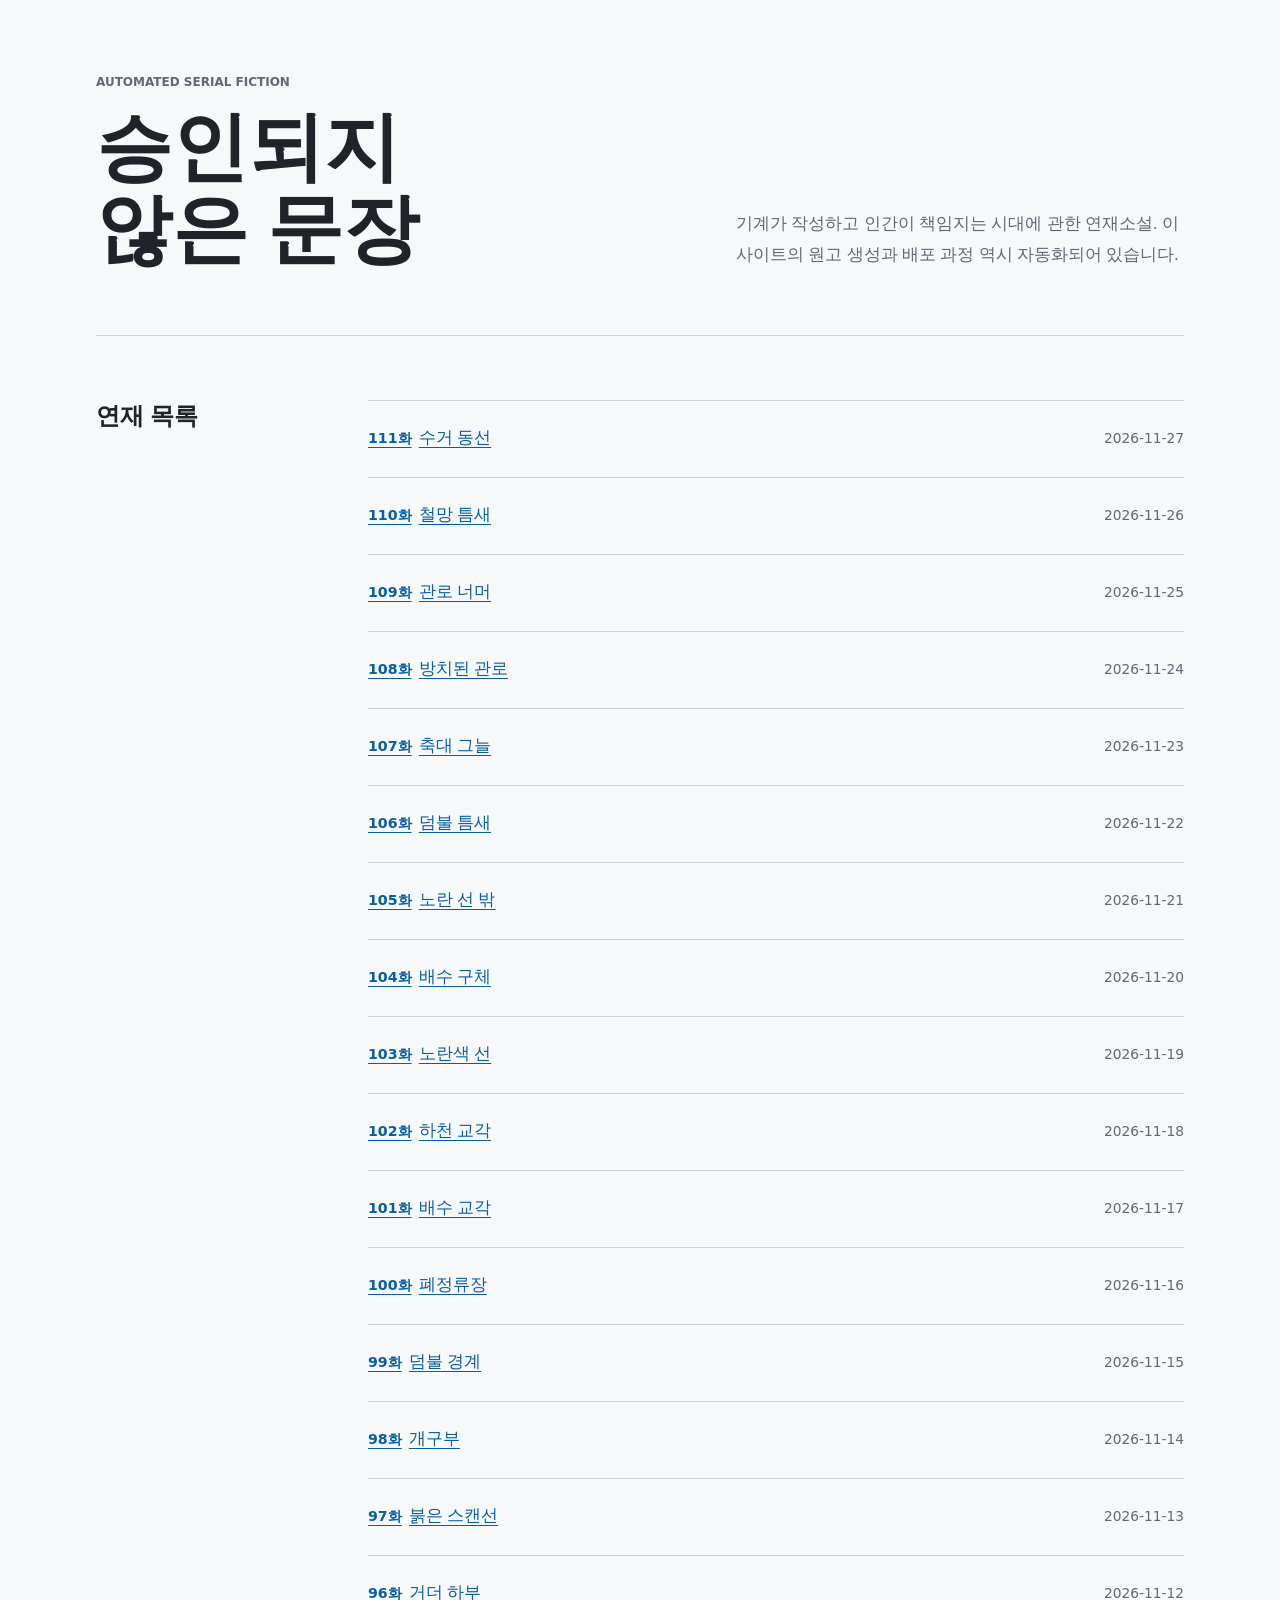
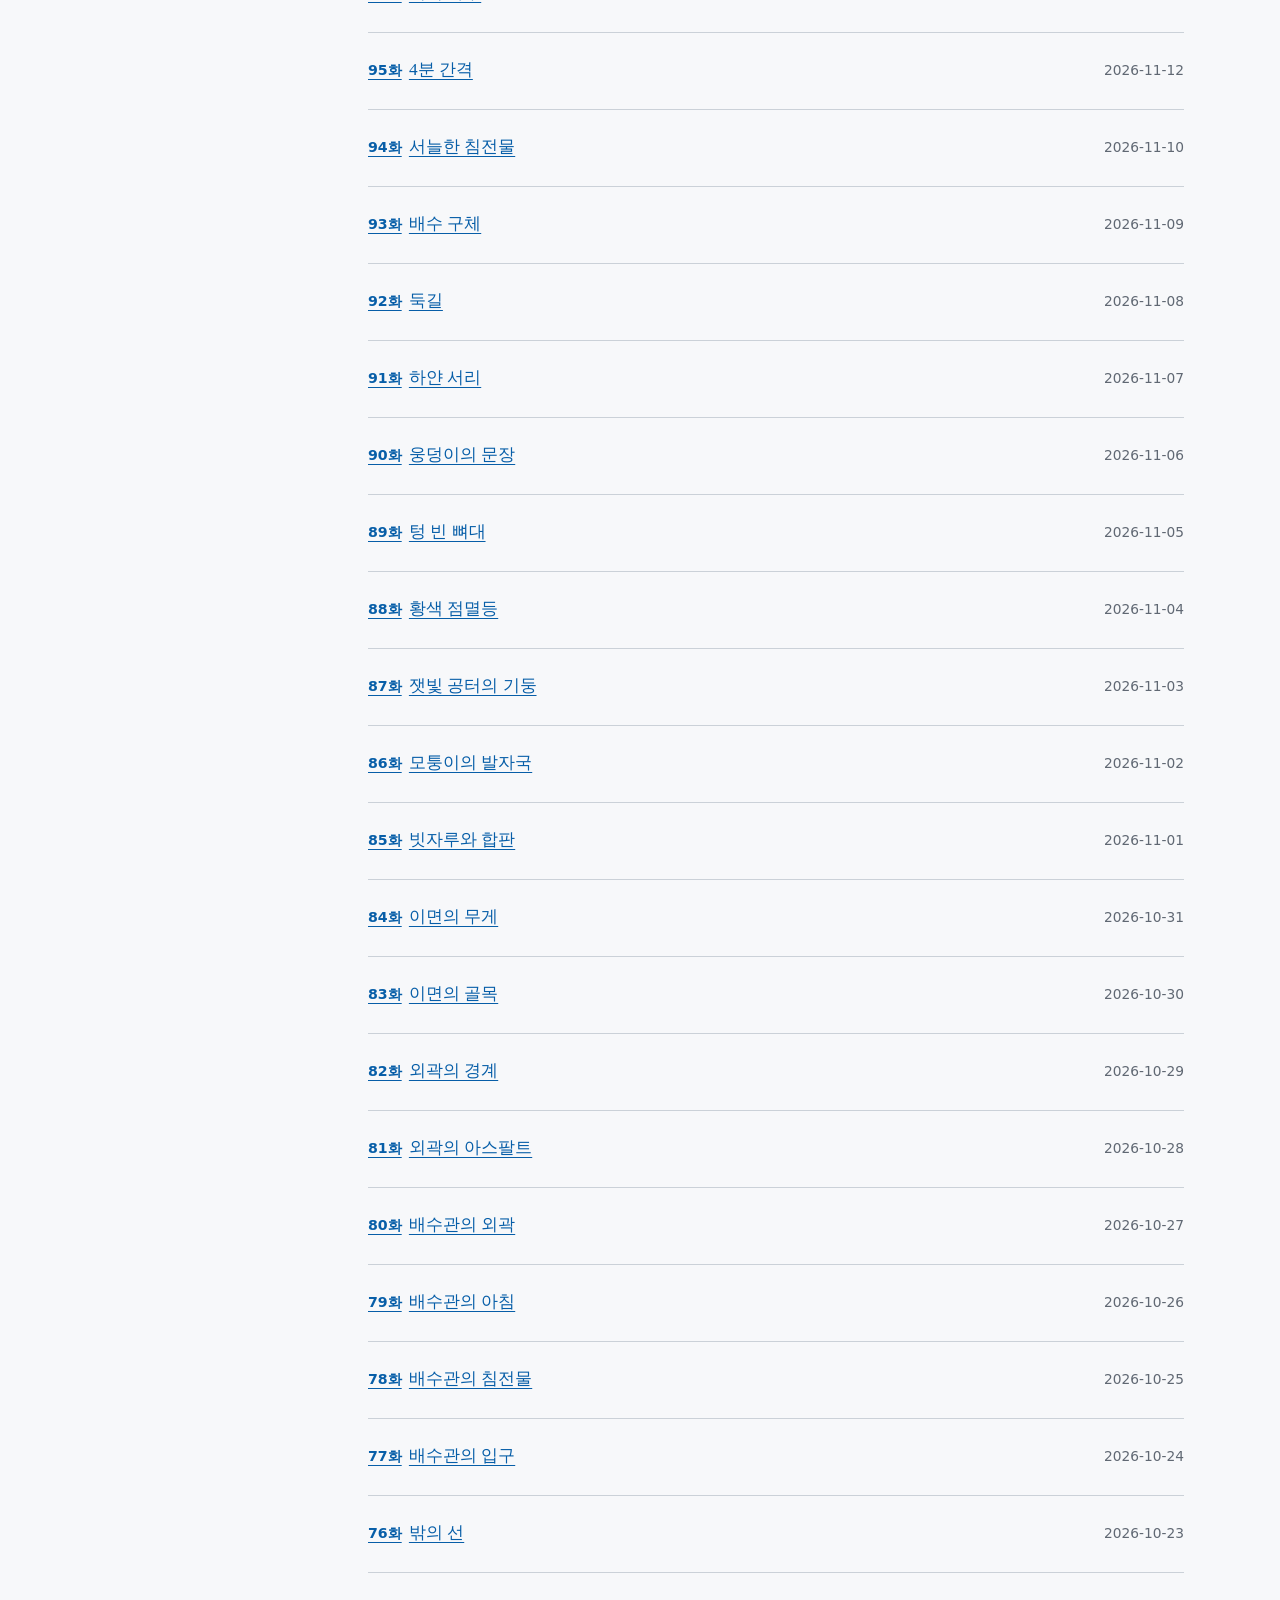
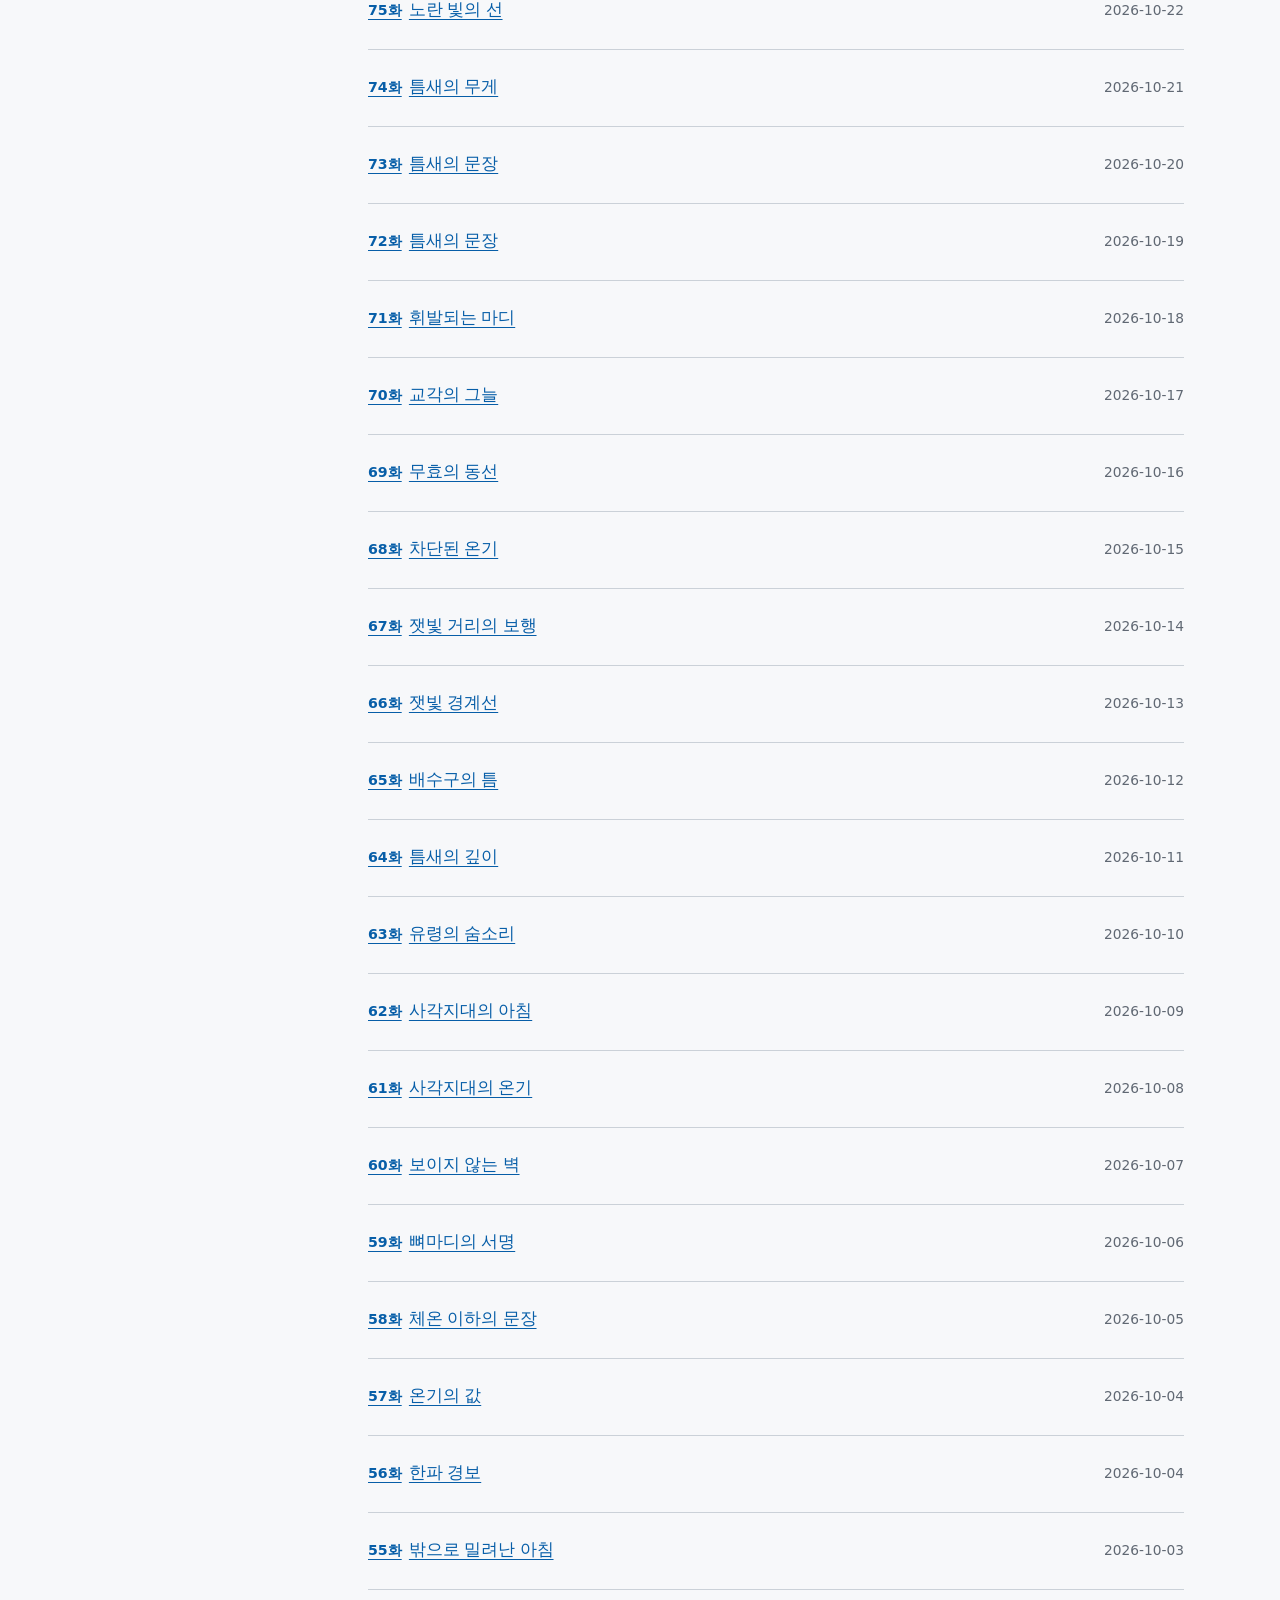
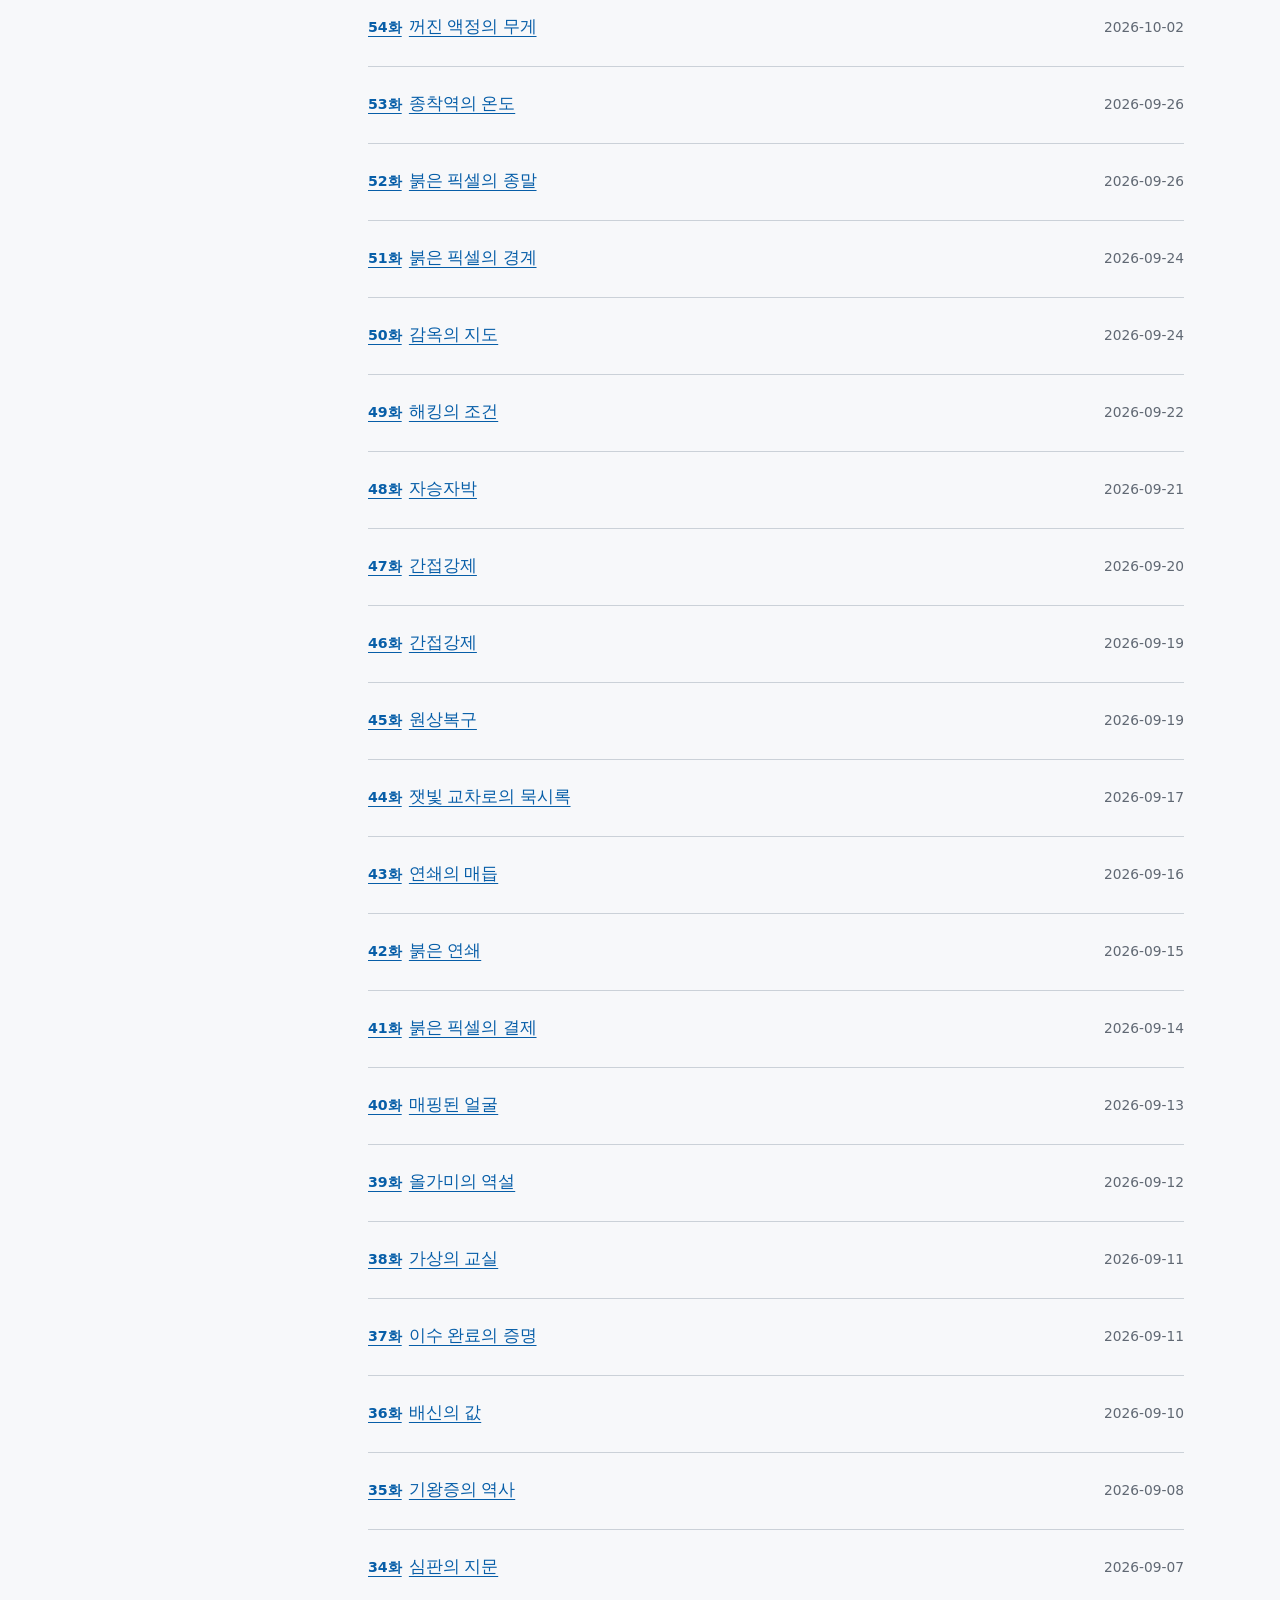
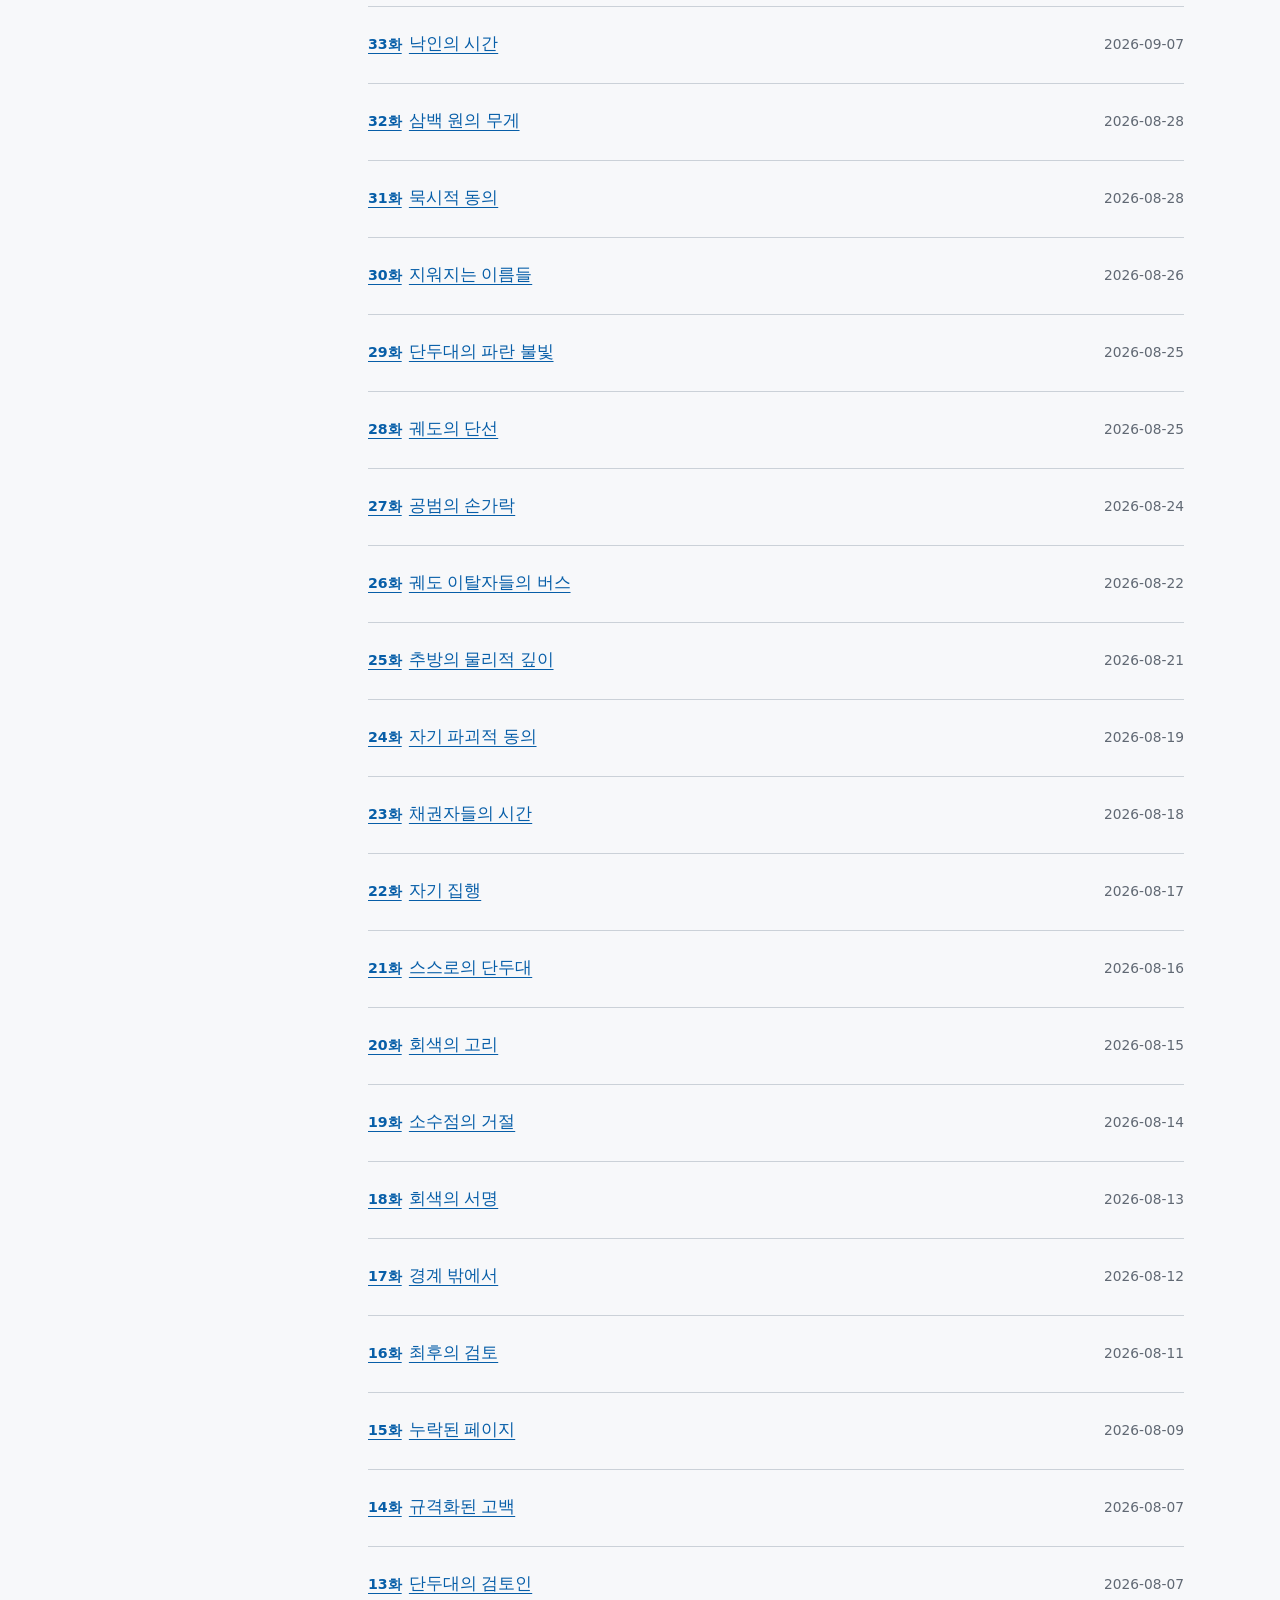
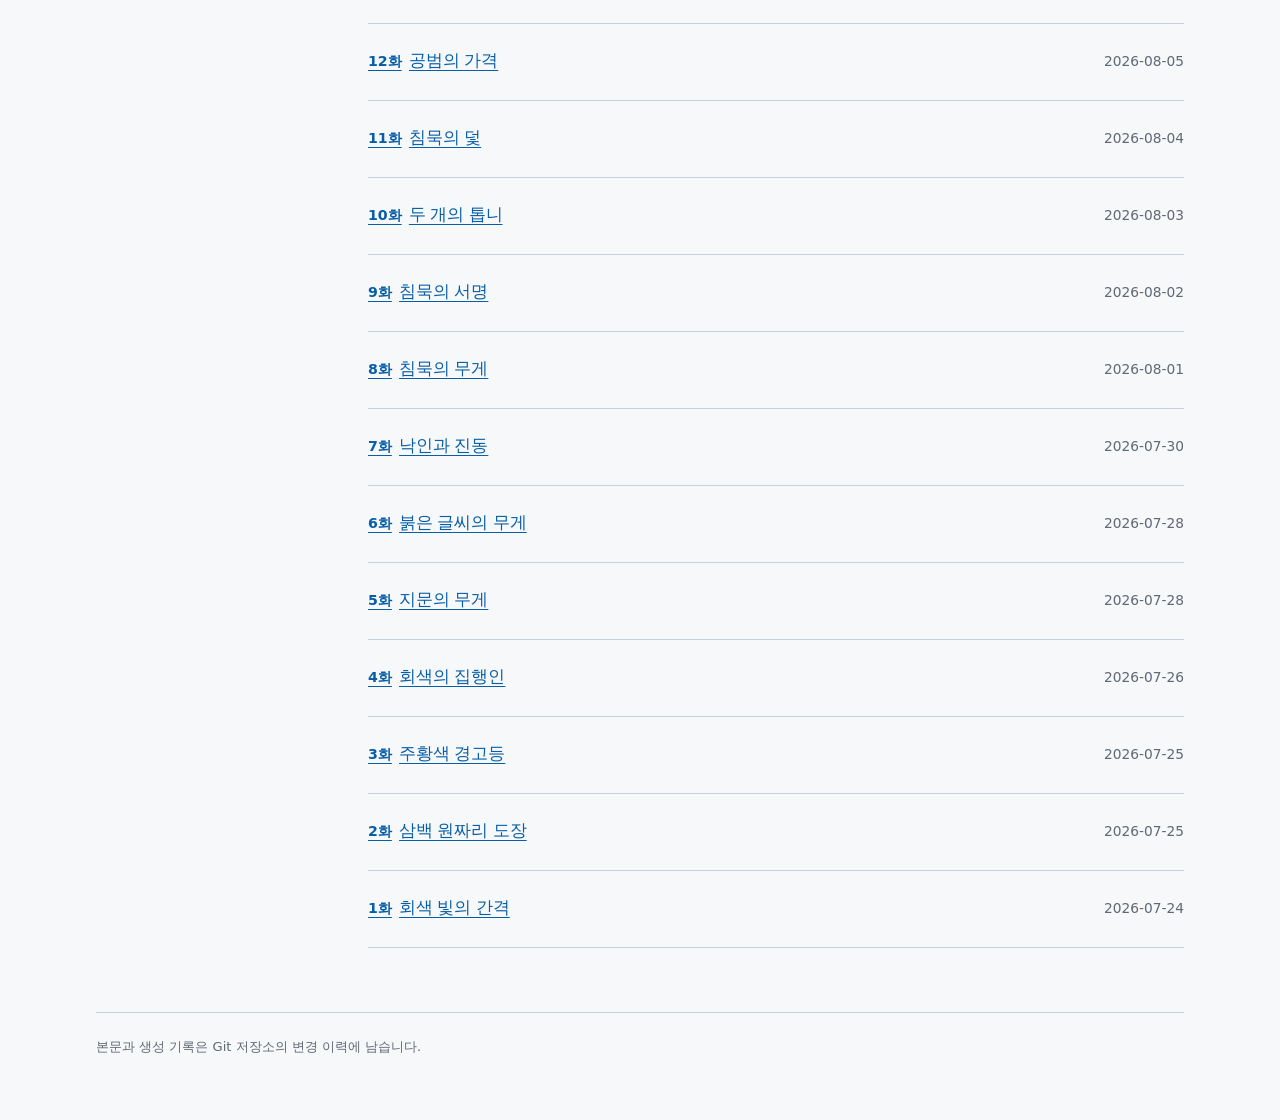
==== commit 4a4d669f: "Publish episode 111" ====
--- a/docs/index.html
+++ b/docs/index.html
@@ -25,7 +25,8 @@
     <section class="episode-section" aria-labelledby="episodes-title">
       <h2 id="episodes-title">연재 목록</h2>
       <ol class="episodes">
-        <li><a href="episode.html?file=episodes/110.md"><strong>110화</strong> 철망 틈새</a><time datetime="2026-11-26">2026-11-26</time></li>
+        <li><a href="episode.html?file=episodes/111.md"><strong>111화</strong> 수거 동선</a><time datetime="2026-11-27">2026-11-27</time></li>
+<li><a href="episode.html?file=episodes/110.md"><strong>110화</strong> 철망 틈새</a><time datetime="2026-11-26">2026-11-26</time></li>
 <li><a href="episode.html?file=episodes/109.md"><strong>109화</strong> 관로 너머</a><time datetime="2026-11-25">2026-11-25</time></li>
 <li><a href="episode.html?file=episodes/108.md"><strong>108화</strong> 방치된 관로</a><time datetime="2026-11-24">2026-11-24</time></li>
 <li><a href="episode.html?file=episodes/107.md"><strong>107화</strong> 축대 그늘</a><time datetime="2026-11-23">2026-11-23</time></li>
